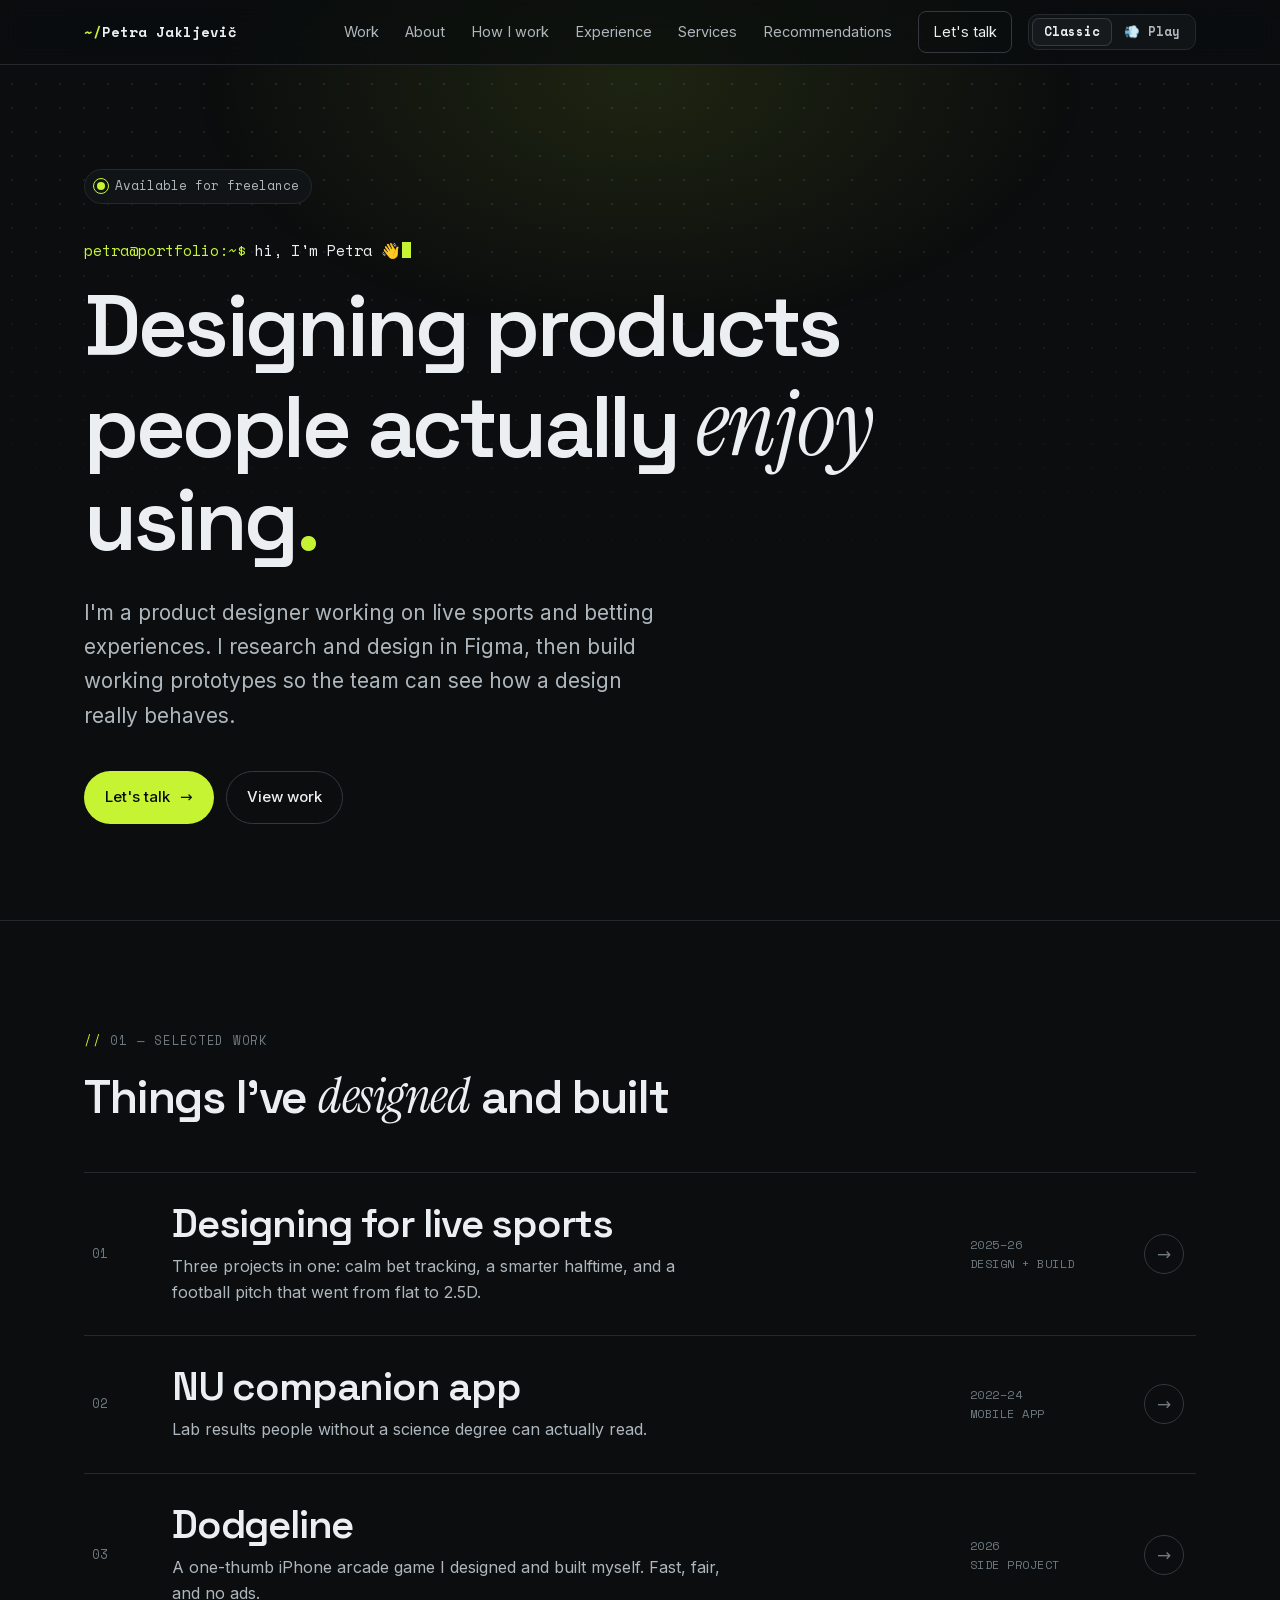
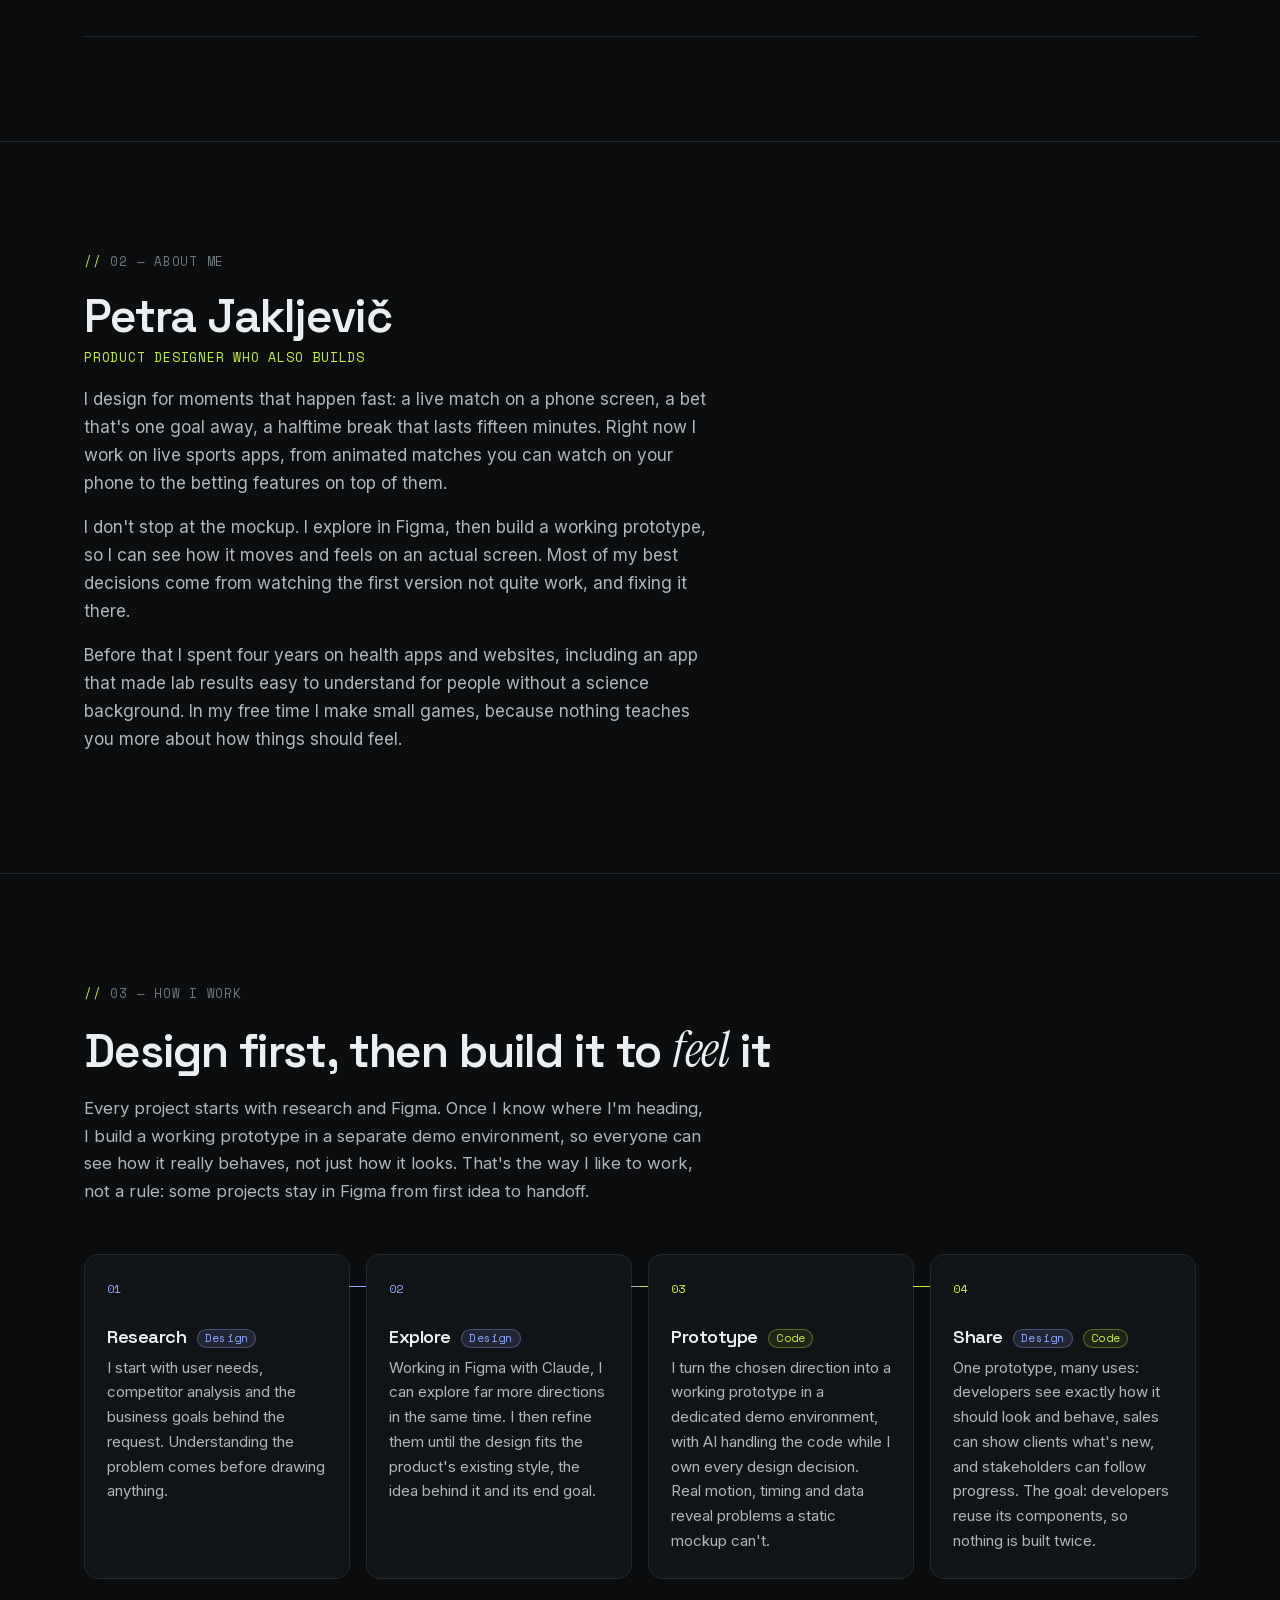
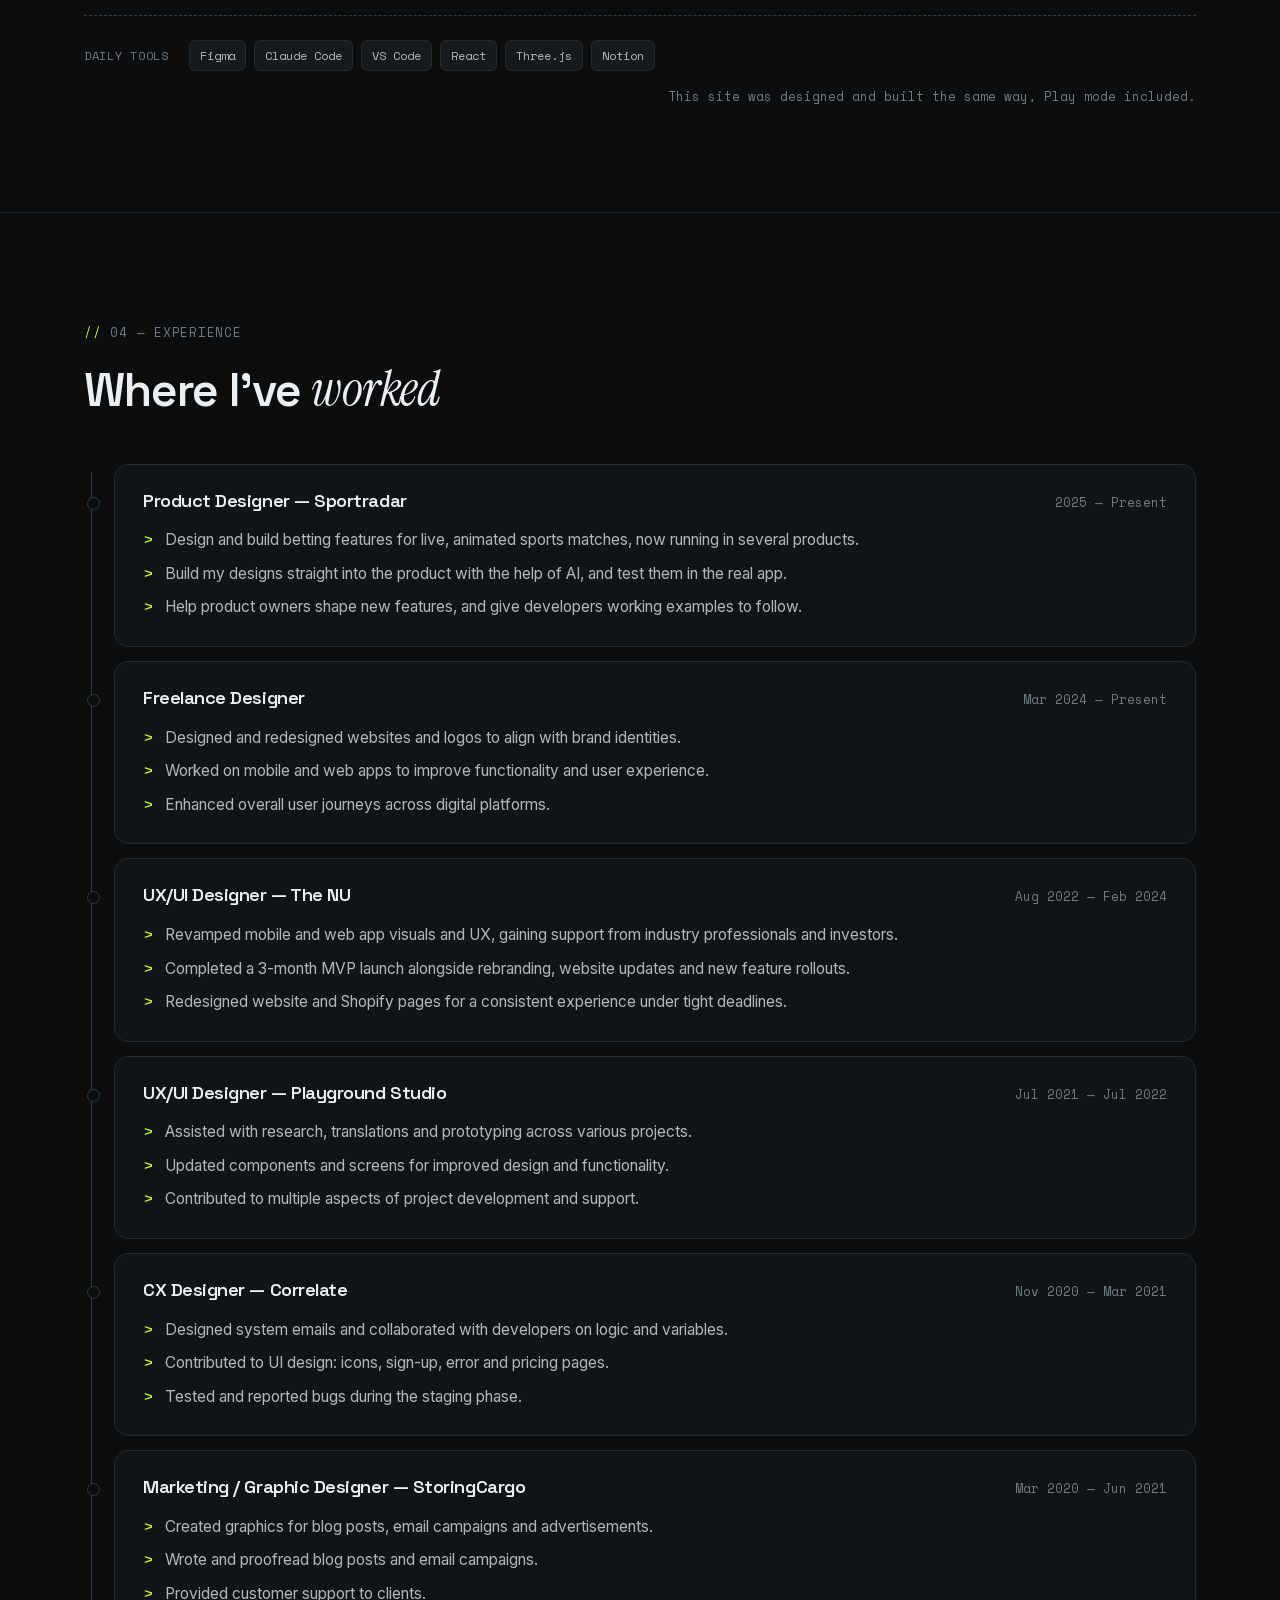
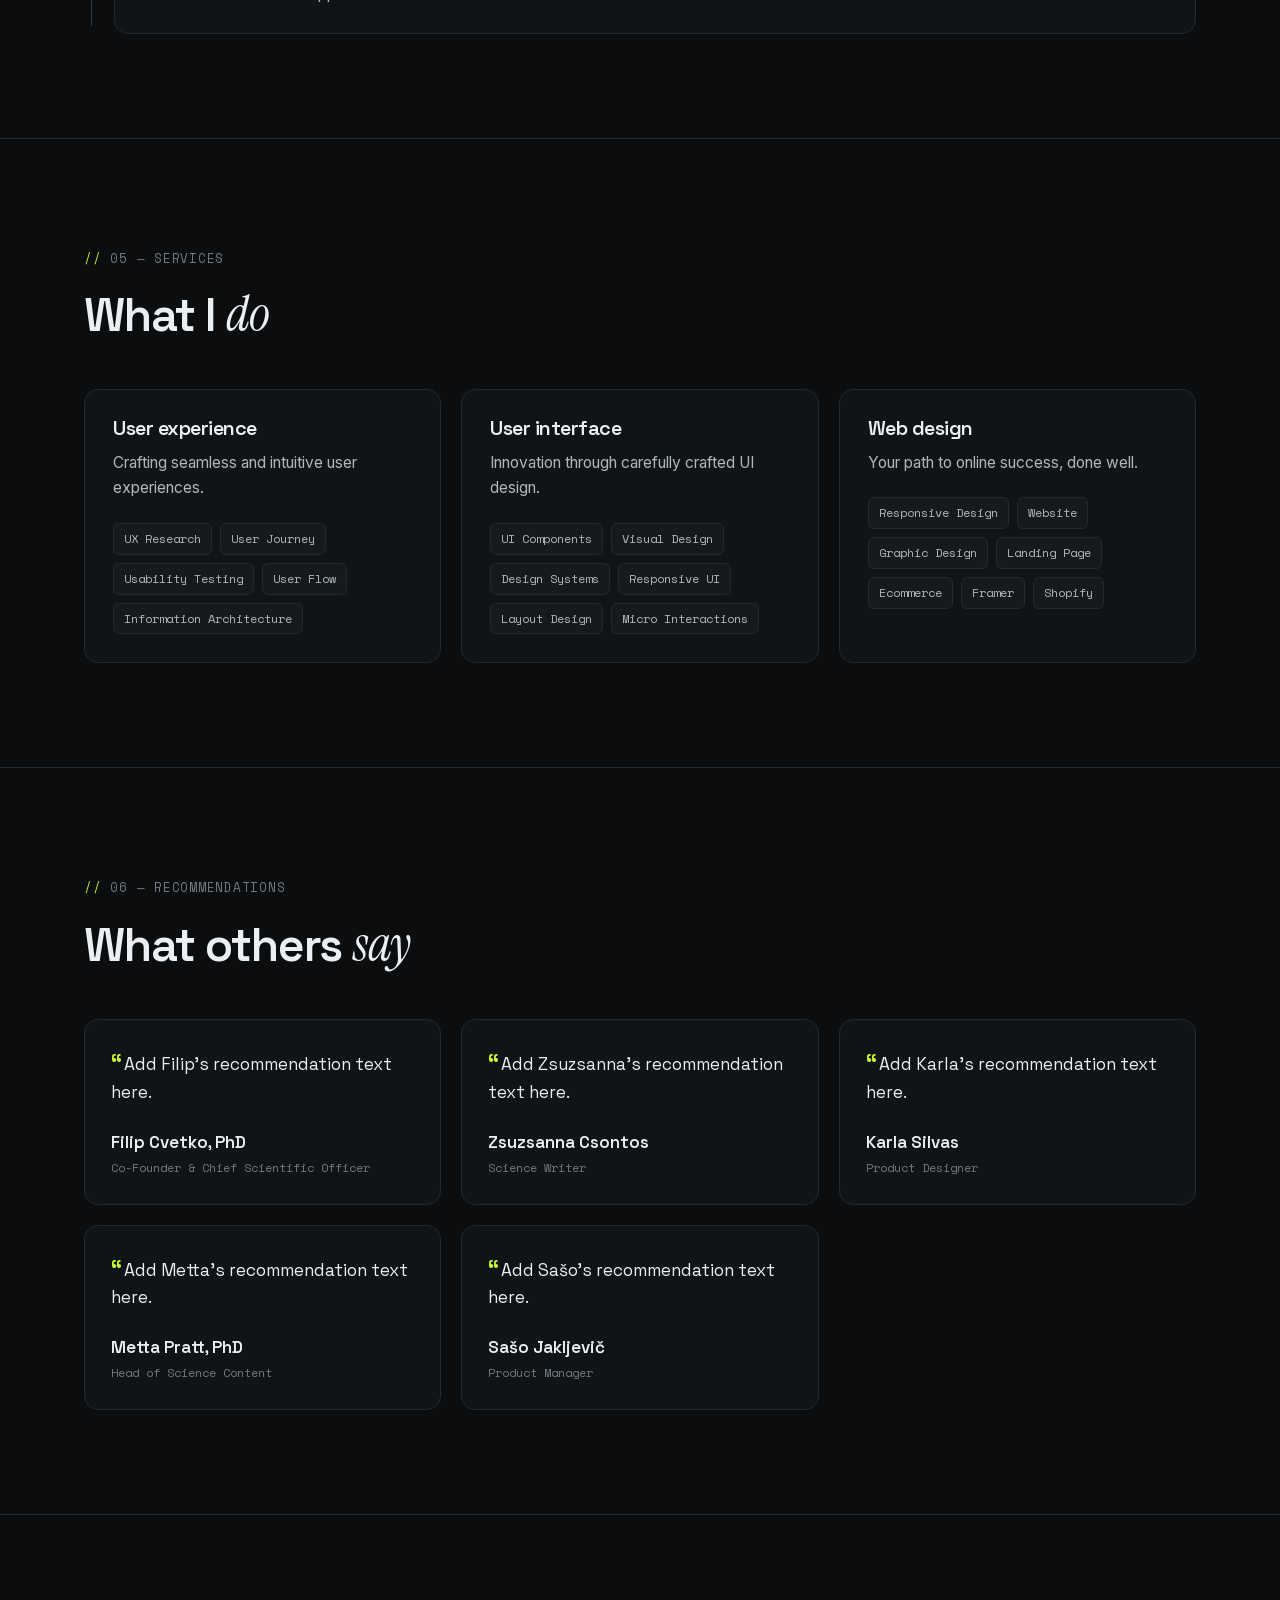
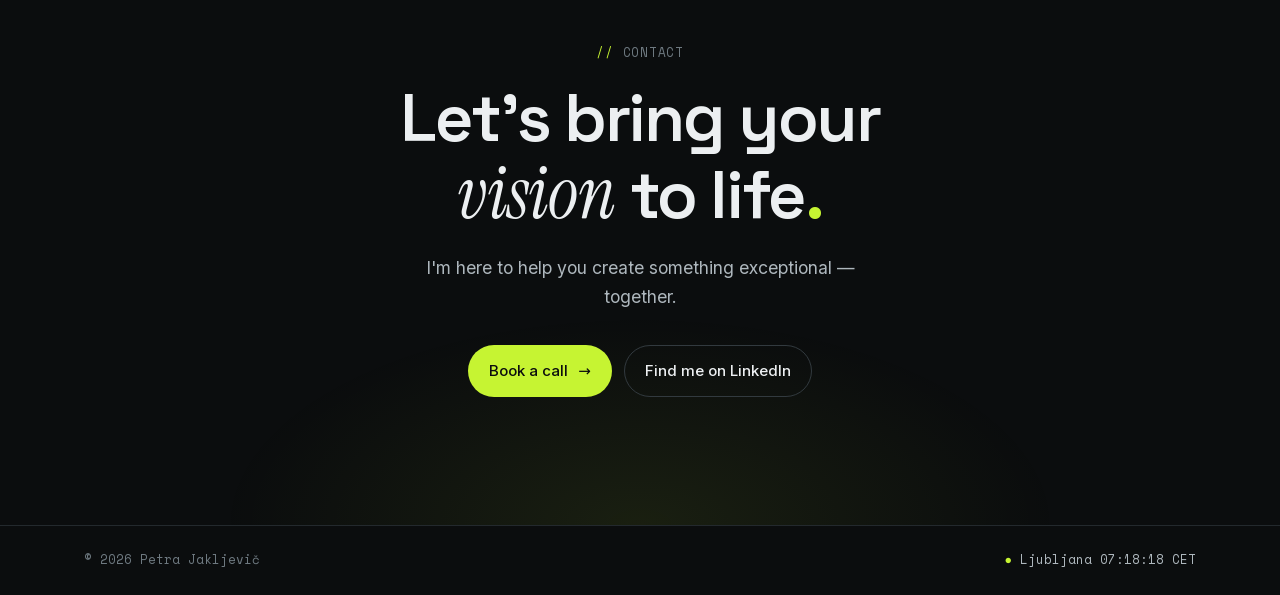
==== index.html @ 936e02a1 "Add version numbers to stylesheet and script links Browsers kept serving an old styles.css after upd" ====
<!DOCTYPE html>
<html lang="en">
<head>
<meta charset="UTF-8" />
<meta name="viewport" content="width=device-width, initial-scale=1.0" />
<title>Petra Jakljevič — UX/UI Designer</title>
<meta name="description" content="Portfolio of Petra Jakljevič, a UX/UI designer turning real-world problems into clean, usable products across web, mobile and ecommerce." />
<link rel="stylesheet" href="fonts.css?v=20261107" />
<link rel="stylesheet" href="styles.css?v=20261107" />
<link rel="stylesheet" href="play.css?v=20261107" />
</head>
<body>

  <!-- ============ NAV ============ -->
  <header class="nav" id="top">
    <div class="container nav__inner">
      <a class="nav__brand" href="#top">Petra Jakljevič</a>
      <nav class="nav__links" id="menu">
        <a href="#work">Work</a>
        <a href="#about">About</a>
        <a href="#how">How I work</a>
        <a href="#experience">Experience</a>
        <a href="#services">Services</a>
        <a href="#recommendations">Recommendations</a>
        <a class="nav__cta" href="https://calendly.com/jakljevicpetra/30min" target="_blank" rel="noopener">Let's talk</a>
      </nav>
      <div class="mode" role="group" aria-label="Site version">
        <button type="button" class="mode__btn" data-mode="classic" aria-pressed="true">Classic</button>
        <button type="button" class="mode__btn" data-mode="play" aria-pressed="false"><span aria-hidden="true">💨</span> Play</button>
      </div>
      <button class="nav__toggle" id="navToggle" aria-label="Open menu" aria-expanded="false">
        <span></span><span></span>
      </button>
    </div>
  </header>

  <!-- ============ PLAY MODE (the portfolio as a small 3D island; built by play.js, Three.js loads only when Play is picked) ============ -->
  <section class="play" id="play" hidden aria-label="Play mode: walk around a 3D island to see the portfolio">
    <div class="play__hud">
      <p class="play__title">Petra<span>.</span>island <small>portfolio edition</small></p>
      <span class="play__pill" id="pScore">Score <b id="pScoreNum">0</b></span>
      <button type="button" class="play__pill play__found" id="pFound" aria-haspopup="dialog">
        Boards <b id="pCount">0/7</b><span class="play__pips" id="pPips" aria-hidden="true"></span>
      </button>
      <button type="button" class="play__pill" id="pSound" aria-pressed="true">Sound on</button>
    </div>
    <div class="play__news" id="pNews" aria-live="polite"></div>
    <div class="play__stage" id="pStage">
      <canvas id="pCanvas" role="img" aria-label="A small 3D island. The portfolio stands on billboards around it. Use Boards to see the list without playing."></canvas>
    </div>
    <div class="play__pad" id="pPad">
      <div class="play__zone" id="pZone">
        <div class="play__stick" id="pStick"><b id="pKnob"></b></div>
        <span class="play__zhint">Drag here to walk</span>
      </div>
      <button type="button" class="play__jump" id="pJump">Jump</button>
    </div>
    <p class="play__keys" id="pKeys"><span><kbd>WASD</kbd>/<kbd>↑↓←→</kbd> walk</span><span><kbd>Space</kbd> jump, twice to flip</span><span><kbd>E</kbd> read a board</span><span><kbd>B</kbd> board list</span></p>

    <div class="play__veil" id="pVeil" hidden>
      <div class="play__card" id="pCard" role="dialog" aria-modal="true" aria-labelledby="pCardTitle" tabindex="-1"></div>
    </div>
  </section>

  <main>
    <!-- ============ HERO ============ -->
    <section class="hero container">
      <div class="hero__status reveal"><span class="dot"></span> Available for freelance</div>
      <p class="hero__prompt" data-type="hi, I'm Petra 👋" aria-hidden="true"><span class="ps">petra@portfolio:~$</span> <span class="typed"></span><span class="caret"></span></p>
      <h1 class="hero__title">Designing products<br />people actually <em class="sel">enjoy</em><br />using<span class="accent">.</span></h1>
      <p class="hero__lead reveal">I'm a product designer working on live sports and betting experiences. I research and design in Figma, then build working prototypes so the team can see how a design really behaves.</p>
      <div class="hero__actions reveal">
        <a class="btn btn--primary" href="https://calendly.com/jakljevicpetra/30min" target="_blank" rel="noopener">Let's talk <span aria-hidden="true">→</span></a>
        <a class="btn btn--ghost" href="#work">View work</a>
      </div>
    </section>

    <!-- ============ WORK ============ -->
    <section class="section" id="work">
      <div class="container">
        <div class="section__head reveal">
          <span class="eyebrow">01 — Selected work</span>
          <h2 class="section__title">Things I've <em>designed</em> and built</h2>
        </div>

        <ol class="index">
          <li class="index__item reveal">
            <a class="index__row" href="live-sports.html" data-demo="bet">
              <span class="index__num">01</span>
              <span class="index__main">
                <span class="index__title">Designing for live sports</span>
                <span class="index__story">Three projects in one: calm bet tracking, a smarter halftime, and a football pitch that went from flat to 2.5D.</span>
              </span>
              <span class="index__meta">2025–26<br />Design + build</span>
              <span class="index__arrow" aria-hidden="true">→</span>
            </a>
          </li>
          <li class="index__item reveal">
            <a class="index__row" href="companion.html" data-demo="nu">
              <span class="index__num">02</span>
              <span class="index__main">
                <span class="index__title">NU companion app</span>
                <span class="index__story">Lab results people without a science degree can actually read.</span>
              </span>
              <span class="index__meta">2022–24<br />Mobile app</span>
              <span class="index__arrow" aria-hidden="true">→</span>
            </a>
          </li>
          <li class="index__item reveal">
            <a class="index__row" href="dodgeline.html" data-demo="dl">
              <span class="index__num">03</span>
              <span class="index__main">
                <span class="index__title">Dodgeline</span>
                <span class="index__story">A one-thumb iPhone arcade game I designed and built myself. Fast, fair, and no ads.</span>
              </span>
              <span class="index__meta">2026<br />Side project</span>
              <span class="index__arrow" aria-hidden="true">→</span>
            </a>
          </li>
        </ol>
        <!-- Hover preview: small made-up animations that show the idea, not real product screens -->
        <div class="peek" aria-hidden="true">
          <div class="demo demo--bet" data-demo="bet">
            <div class="d-chip"><i class="d-ring" style="--p:30"></i><b>Over 2.5</b></div>
            <div class="d-chip d-chip--live"><i class="d-ring d-ring--fill"></i><b>To win</b></div>
            <div class="d-chip"><i class="d-ring" style="--p:60"></i><b>20+ pts</b></div>
          </div>
          <div class="demo demo--ht" data-demo="ht">
            <svg viewBox="0 0 160 100"><g fill="none" stroke="currentColor" stroke-width=".8"><rect x="4" y="4" width="152" height="92" rx="2"/><line x1="80" y1="4" x2="80" y2="96"/><circle cx="80" cy="50" r="12"/><rect x="4" y="28" width="20" height="44"/><rect x="136" y="28" width="20" height="44"/></g>
              <circle class="d-heat d-heat--a" cx="118" cy="42" r="22"/><circle class="d-heat d-heat--b" cx="40" cy="58" r="20"/>
              <circle class="d-shot" cx="140" cy="46" r="3"/><circle class="d-shot" cx="132" cy="60" r="3" style="animation-delay:.3s"/><circle class="d-shot" cx="126" cy="40" r="3" style="animation-delay:.6s"/></svg>
          </div>
          <div class="demo demo--court" data-demo="court">
            <svg viewBox="0 0 100 70"><g fill="none" stroke="currentColor" stroke-width=".7"><rect x="2" y="2" width="96" height="66"/><rect x="38" y="2" width="24" height="26"/><circle cx="50" cy="28" r="8"/><path d="M8 2v18a44 44 0 0 0 84 0V2"/></g>
              <circle class="d-p" r="2.6"><animateMotion dur="3s" repeatCount="indefinite" path="M10 8 C20 20 34 22 42 18"/></circle>
              <circle class="d-p" r="2.6"><animateMotion dur="3.4s" repeatCount="indefinite" path="M90 40 C80 30 70 26 60 20"/></circle>
              <circle class="d-p" r="2.6"><animateMotion dur="2.6s" repeatCount="indefinite" path="M50 60 C48 50 50 42 50 34"/></circle>
              <circle class="d-p" r="2.6"><animateMotion dur="3.8s" repeatCount="indefinite" path="M16 44 C24 36 28 30 30 26"/></circle>
              <circle class="d-p" r="2.6"><animateMotion dur="3.2s" repeatCount="indefinite" path="M84 10 C76 16 70 18 66 14"/></circle></svg>
          </div>
          <div class="demo demo--dl" data-demo="dl">
            <div class="d-lane"><i class="d-wall d-wall--l"></i><i class="d-wall d-wall--r"></i><i class="d-blk d-blk--a"></i><i class="d-blk d-blk--b"></i><b class="d-cube"></b><span class="d-close">CLOSE!</span></div>
          </div>
          <div class="demo demo--nu" data-demo="nu">
            <span class="d-label">Vitamin D</span>
            <div class="d-range"><i class="d-zone d-zone--low"></i><i class="d-zone d-zone--ok"></i><i class="d-zone d-zone--high"></i><b class="d-dot"></b></div>
            <span class="d-verdict">In a healthy range</span>
          </div>
        </div>
      </div>
    </section>

    <!-- ============ ABOUT ============ -->
    <section class="section" id="about">
      <div class="container about">
        <div class="about__body reveal">
          <span class="eyebrow">02 — About me</span>
          <h2 class="section__title">Petra Jakljevič</h2>
          <p class="about__role">Product designer who also builds</p>
          <p>I design for moments that happen fast: a live match on a phone screen, a bet that's one goal away, a halftime break that lasts fifteen minutes. Right now I work on live sports apps, from animated matches you can watch on your phone to the betting features on top of them.</p>
          <p>I don't stop at the mockup. I explore in Figma, then build a working prototype, so I can see how it moves and feels on an actual screen. Most of my best decisions come from watching the first version not quite work, and fixing it there.</p>
          <p>Before that I spent four years on health apps and websites, including an app that made lab results easy to understand for people without a science background. In my free time I make small games, because nothing teaches you more about how things should feel.</p>
        </div>
      </div>
    </section>

    <!-- ============ HOW I WORK (AI) ============ -->
    <section class="section" id="how">
      <div class="container">
        <div class="section__head reveal">
          <span class="eyebrow">03 — How I work</span>
          <h2 class="section__title">Design first, then build it to <em>feel</em> it</h2>
          <p class="section__lead">Every project starts with research and Figma. Once I know where I'm heading, I build a working prototype in a separate demo environment, so everyone can see how it really behaves, not just how it looks. That's the way I like to work, not a rule: some projects stay in Figma from first idea to handoff.</p>
        </div>

        <ol class="steps">
          <li class="step reveal">
            <span class="step__num">01</span>
            <h3>Research <span class="tag tag--design">Design</span></h3>
            <p>I start with user needs, competitor analysis and the business goals behind the request. Understanding the problem comes before drawing anything.</p>
          </li>
          <li class="step reveal">
            <span class="step__num">02</span>
            <h3>Explore <span class="tag tag--design">Design</span></h3>
            <p>Working in Figma with Claude, I can explore far more directions in the same time. I then refine them until the design fits the product's existing style, the idea behind it and its end goal.</p>
          </li>
          <li class="step reveal">
            <span class="step__num">03</span>
            <h3>Prototype <span class="tag tag--code">Code</span></h3>
            <p>I turn the chosen direction into a working prototype in a dedicated demo environment, with AI handling the code while I own every design decision. Real motion, timing and data reveal problems a static mockup can't.</p>
          </li>
          <li class="step reveal">
            <span class="step__num">04</span>
            <h3>Share <span class="tag tag--design">Design</span> <span class="tag tag--code">Code</span></h3>
            <p>One prototype, many uses: developers see exactly how it should look and behave, sales can show clients what's new, and stakeholders can follow progress. The goal: developers reuse its components, so nothing is built twice.</p>
          </li>
        </ol>

        <div class="toolbox reveal">
          <span class="toolbox__label">Daily tools</span>
          <ul class="chips">
            <li>Figma</li><li>Claude Code</li><li>VS Code</li><li>React</li><li>Three.js</li><li>Notion</li>
          </ul>
          <p class="toolbox__note">This site was designed and built the same way, Play mode included.</p>
        </div>
      </div>
    </section>

    <!-- ============ EXPERIENCE ============ -->
    <section class="section" id="experience">
      <div class="container">
        <div class="section__head reveal">
          <span class="eyebrow">04 — Experience</span>
          <h2 class="section__title">Where I've <em>worked</em></h2>
        </div>

        <div class="timeline">
          <article class="role reveal">
            <div class="role__head"><h3>Product Designer — Sportradar</h3><span class="role__date">2025 — Present</span></div>
            <ul>
              <li>Design and build betting features for live, animated sports matches, now running in several products.</li>
              <li>Build my designs straight into the product with the help of AI, and test them in the real app.</li>
              <li>Help product owners shape new features, and give developers working examples to follow.</li>
            </ul>
          </article>

          <article class="role reveal">
            <div class="role__head"><h3>Freelance Designer</h3><span class="role__date">Mar 2024 — Present</span></div>
            <ul>
              <li>Designed and redesigned websites and logos to align with brand identities.</li>
              <li>Worked on mobile and web apps to improve functionality and user experience.</li>
              <li>Enhanced overall user journeys across digital platforms.</li>
            </ul>
          </article>

          <article class="role reveal">
            <div class="role__head"><h3>UX/UI Designer — The NU</h3><span class="role__date">Aug 2022 — Feb 2024</span></div>
            <ul>
              <li>Revamped mobile and web app visuals and UX, gaining support from industry professionals and investors.</li>
              <li>Completed a 3-month MVP launch alongside rebranding, website updates and new feature rollouts.</li>
              <li>Redesigned website and Shopify pages for a consistent experience under tight deadlines.</li>
            </ul>
          </article>

          <article class="role reveal">
            <div class="role__head"><h3>UX/UI Designer — Playground Studio</h3><span class="role__date">Jul 2021 — Jul 2022</span></div>
            <ul>
              <li>Assisted with research, translations and prototyping across various projects.</li>
              <li>Updated components and screens for improved design and functionality.</li>
              <li>Contributed to multiple aspects of project development and support.</li>
            </ul>
          </article>

          <article class="role reveal">
            <div class="role__head"><h3>CX Designer — Correlate</h3><span class="role__date">Nov 2020 — Mar 2021</span></div>
            <ul>
              <li>Designed system emails and collaborated with developers on logic and variables.</li>
              <li>Contributed to UI design: icons, sign-up, error and pricing pages.</li>
              <li>Tested and reported bugs during the staging phase.</li>
            </ul>
          </article>

          <article class="role reveal">
            <div class="role__head"><h3>Marketing / Graphic Designer — StoringCargo</h3><span class="role__date">Mar 2020 — Jun 2021</span></div>
            <ul>
              <li>Created graphics for blog posts, email campaigns and advertisements.</li>
              <li>Wrote and proofread blog posts and email campaigns.</li>
              <li>Provided customer support to clients.</li>
            </ul>
          </article>
        </div>
      </div>
    </section>

    <!-- ============ SERVICES ============ -->
    <section class="section" id="services">
      <div class="container">
        <div class="section__head reveal">
          <span class="eyebrow">05 — Services</span>
          <h2 class="section__title">What I <em>do</em></h2>
        </div>

        <div class="services">
          <article class="service reveal">
            <h3>User experience</h3>
            <p>Crafting seamless and intuitive user experiences.</p>
            <ul class="chips">
              <li>UX Research</li><li>User Journey</li><li>Usability Testing</li><li>User Flow</li><li>Information Architecture</li>
            </ul>
          </article>

          <article class="service reveal">
            <h3>User interface</h3>
            <p>Innovation through carefully crafted UI design.</p>
            <ul class="chips">
              <li>UI Components</li><li>Visual Design</li><li>Design Systems</li><li>Responsive UI</li><li>Layout Design</li><li>Micro Interactions</li>
            </ul>
          </article>

          <article class="service reveal">
            <h3>Web design</h3>
            <p>Your path to online success, done well.</p>
            <ul class="chips">
              <li>Responsive Design</li><li>Website</li><li>Graphic Design</li><li>Landing Page</li><li>Ecommerce</li><li>Framer</li><li>Shopify</li>
            </ul>
          </article>
        </div>
      </div>
    </section>

    <!-- ============ RECOMMENDATIONS ============ -->
    <!-- EDIT: paste each person's real recommendation text into the <p class="quote"> below. -->
    <section class="section" id="recommendations">
      <div class="container">
        <div class="section__head reveal">
          <span class="eyebrow">06 — Recommendations</span>
          <h2 class="section__title">What others <em>say</em></h2>
        </div>

        <div class="quotes">
          <figure class="quote-card reveal">
            <p class="quote">Add Filip's recommendation text here.</p>
            <figcaption><strong>Filip Cvetko, PhD</strong><span>Co-Founder &amp; Chief Scientific Officer</span></figcaption>
          </figure>
          <figure class="quote-card reveal">
            <p class="quote">Add Zsuzsanna's recommendation text here.</p>
            <figcaption><strong>Zsuzsanna Csontos</strong><span>Science Writer</span></figcaption>
          </figure>
          <figure class="quote-card reveal">
            <p class="quote">Add Karla's recommendation text here.</p>
            <figcaption><strong>Karla Silvas</strong><span>Product Designer</span></figcaption>
          </figure>
          <figure class="quote-card reveal">
            <p class="quote">Add Metta's recommendation text here.</p>
            <figcaption><strong>Metta Pratt, PhD</strong><span>Head of Science Content</span></figcaption>
          </figure>
          <figure class="quote-card reveal">
            <p class="quote">Add Sašo's recommendation text here.</p>
            <figcaption><strong>Sašo Jakljevič</strong><span>Product Manager</span></figcaption>
          </figure>
        </div>
      </div>
    </section>

    <!-- ============ CONTACT ============ -->
    <section class="contact" id="contact">
      <div class="container contact__inner reveal">
        <span class="eyebrow eyebrow--light">Contact</span>
        <h2 class="contact__title">Let's bring your<br /><em>vision</em> to life<span class="accent">.</span></h2>
        <p class="contact__lead">I'm here to help you create something exceptional — together.</p>
        <div class="contact__actions">
          <a class="btn btn--primary" href="https://calendly.com/jakljevicpetra/30min" target="_blank" rel="noopener">Book a call <span aria-hidden="true">→</span></a>
          <a class="btn btn--light" href="https://www.linkedin.com/in/petra-jakljevic" target="_blank" rel="noopener">Find me on LinkedIn</a>
        </div>
      </div>
    </section>
  </main>

  <footer class="footer">
    <div class="container footer__inner">
      <span>© <span id="year"></span> Petra Jakljevič</span>
      <span class="footer__note">Designed &amp; built in VS Code</span>
    </div>
  </footer>

  <script src="main.js?v=20261107"></script>
  <script src="play.js?v=20261107"></script>
</body>
</html>
---- fonts.css ----
/* latin-ext */
@font-face {
  font-family: 'Space Grotesk';
  font-style: normal;
  font-weight: 400 700;
  font-display: swap;
  src: url(fonts/space-grotesk-latin-ext.woff2) format('woff2');
  unicode-range: U+0100-02BA, U+02BD-02C5, U+02C7-02CC, U+02CE-02D7, U+02DD-02FF, U+0304, U+0308, U+0329, U+1D00-1DBF, U+1E00-1E9F, U+1EF2-1EFF, U+2020, U+20A0-20AB, U+20AD-20C0, U+2113, U+2C60-2C7F, U+A720-A7FF;
}
/* latin-ext */
@font-face {
  font-family: 'Inter';
  font-style: normal;
  font-weight: 400 500;
  font-display: swap;
  src: url(fonts/inter-latin-ext.woff2) format('woff2');
  unicode-range: U+0100-02BA, U+02BD-02C5, U+02C7-02CC, U+02CE-02D7, U+02DD-02FF, U+0304, U+0308, U+0329, U+1D00-1DBF, U+1E00-1E9F, U+1EF2-1EFF, U+2020, U+20A0-20AB, U+20AD-20C0, U+2113, U+2C60-2C7F, U+A720-A7FF;
}
/* latin-ext */
@font-face {
  font-family: 'Space Mono';
  font-style: normal;
  font-weight: 400;
  font-display: swap;
  src: url(fonts/space-mono-400-latin-ext.woff2) format('woff2');
  unicode-range: U+0100-02BA, U+02BD-02C5, U+02C7-02CC, U+02CE-02D7, U+02DD-02FF, U+0304, U+0308, U+0329, U+1D00-1DBF, U+1E00-1E9F, U+1EF2-1EFF, U+2020, U+20A0-20AB, U+20AD-20C0, U+2113, U+2C60-2C7F, U+A720-A7FF;
}
/* latin-ext */
@font-face {
  font-family: 'Space Mono';
  font-style: normal;
  font-weight: 700;
  font-display: swap;
  src: url(fonts/space-mono-700-latin-ext.woff2) format('woff2');
  unicode-range: U+0100-02BA, U+02BD-02C5, U+02C7-02CC, U+02CE-02D7, U+02DD-02FF, U+0304, U+0308, U+0329, U+1D00-1DBF, U+1E00-1E9F, U+1EF2-1EFF, U+2020, U+20A0-20AB, U+20AD-20C0, U+2113, U+2C60-2C7F, U+A720-A7FF;
}
/* latin */
@font-face {
  font-family: 'Space Grotesk';
  font-style: normal;
  font-weight: 400 700;
  font-display: swap;
  src: url(fonts/space-grotesk-latin.woff2) format('woff2');
  unicode-range: U+0000-00FF, U+0131, U+0152-0153, U+02BB-02BC, U+02C6, U+02DA, U+02DC, U+0304, U+0308, U+0329, U+2000-206F, U+20AC, U+2122, U+2191, U+2193, U+2212, U+2215, U+FEFF, U+FFFD;
}
/* latin */
@font-face {
  font-family: 'Inter';
  font-style: normal;
  font-weight: 400 500;
  font-display: swap;
  src: url(fonts/inter-latin.woff2) format('woff2');
  unicode-range: U+0000-00FF, U+0131, U+0152-0153, U+02BB-02BC, U+02C6, U+02DA, U+02DC, U+0304, U+0308, U+0329, U+2000-206F, U+20AC, U+2122, U+2191, U+2193, U+2212, U+2215, U+FEFF, U+FFFD;
}
/* latin */
@font-face {
  font-family: 'Space Mono';
  font-style: normal;
  font-weight: 400;
  font-display: swap;
  src: url(fonts/space-mono-400-latin.woff2) format('woff2');
  unicode-range: U+0000-00FF, U+0131, U+0152-0153, U+02BB-02BC, U+02C6, U+02DA, U+02DC, U+0304, U+0308, U+0329, U+2000-206F, U+20AC, U+2122, U+2191, U+2193, U+2212, U+2215, U+FEFF, U+FFFD;
}
/* latin */
@font-face {
  font-family: 'Space Mono';
  font-style: normal;
  font-weight: 700;
  font-display: swap;
  src: url(fonts/space-mono-700-latin.woff2) format('woff2');
  unicode-range: U+0000-00FF, U+0131, U+0152-0153, U+02BB-02BC, U+02C6, U+02DA, U+02DC, U+0304, U+0308, U+0329, U+2000-206F, U+20AC, U+2122, U+2191, U+2193, U+2212, U+2215, U+FEFF, U+FFFD;
}
/* latin — Instrument Serif (OFL), used for designer accent words */
@font-face {
  font-family: 'Instrument Serif';
  font-style: normal;
  font-weight: 400;
  font-display: swap;
  src: url(fonts/instrument-serif-latin.woff2) format('woff2');
  unicode-range: U+0000-00FF, U+0131, U+0152-0153, U+02BB-02BC, U+02C6, U+02DA, U+02DC, U+0304, U+0308, U+0329, U+2000-206F, U+20AC, U+2122, U+2191, U+2193, U+2212, U+2215, U+FEFF, U+FFFD;
}
@font-face {
  font-family: 'Instrument Serif';
  font-style: italic;
  font-weight: 400;
  font-display: swap;
  src: url(fonts/instrument-serif-italic-latin.woff2) format('woff2');
  unicode-range: U+0000-00FF, U+0131, U+0152-0153, U+02BB-02BC, U+02C6, U+02DA, U+02DC, U+0304, U+0308, U+0329, U+2000-206F, U+20AC, U+2122, U+2191, U+2193, U+2212, U+2215, U+FEFF, U+FFFD;
}
---- styles.css ----
/* =========================================================
   Petra Jakljevič — portfolio · dark "terminal" theme
   Tokens → base → nav → hero → sections → footer → motion → responsive
   ========================================================= */

:root{
  --bg:#0B0D0E;
  --surface:#111416;
  --surface-2:#161A1D;
  --line:#23292D;
  --line-strong:#323A3F;
  --ink:#ECEFF1;          /* headings */
  --ink-soft:#AEB7BD;     /* body */
  --muted:#6E7980;        /* labels */
  --accent:#C6F432;       /* lime */
  --accent-press:#B2E01C;
  --accent-ink:#0B0D0E;   /* text on lime */
  --accent-glow:rgba(198,244,50,.18);
  --accent-tint:rgba(198,244,50,.08);
  --design:#8FA8FF;       /* Figma-style selection blue: the "design" side */
  --design-tint:rgba(143,168,255,.12);

  --display:"Space Grotesk", system-ui, sans-serif;
  --body:"Inter", system-ui, sans-serif;
  --mono:"Space Mono", ui-monospace, monospace;
  --serif:"Instrument Serif", Georgia, serif;

  --maxw:1160px;
  --radius:14px;
  --radius-sm:8px;
  --ease:cubic-bezier(.2,.8,.2,1);
  color-scheme:dark;
}

*{box-sizing:border-box;margin:0;padding:0}
html{scroll-behavior:smooth}
body{
  font-family:var(--body);
  background:var(--bg);
  color:var(--ink-soft);
  font-size:17px;
  line-height:1.65;
  -webkit-font-smoothing:antialiased;
}
/* faint engineering grid, fading out toward the bottom of the viewport */
body::before{
  content:"";position:fixed;inset:0;z-index:-1;pointer-events:none;
  background-image:radial-gradient(rgba(255,255,255,.09) 1px, transparent 1.4px);
  background-size:24px 24px;
  -webkit-mask-image:radial-gradient(120% 80% at 50% 0%, #000 30%, transparent 85%);
          mask-image:radial-gradient(120% 80% at 50% 0%, #000 30%, transparent 85%);
}
/* one soft lime glow behind the hero */
body::after{
  content:"";position:absolute;top:-180px;left:50%;width:min(900px,100%);height:520px;transform:translateX(-50%);
  z-index:-1;pointer-events:none;
  background:radial-gradient(closest-side, rgba(198,244,50,.10), transparent);
}
::selection{background:var(--accent);color:var(--accent-ink)}
img{display:block;max-width:100%}
a{color:inherit;text-decoration:none}
:focus-visible{outline:2px solid var(--accent);outline-offset:3px;border-radius:4px}

.container{width:100%;max-width:var(--maxw);margin:0 auto;padding:0 24px}

h1,h2,h3{font-family:var(--display);color:var(--ink);font-weight:600;line-height:1.08;letter-spacing:-0.025em}
.accent{color:var(--accent)}

/* "// 01 — Featured work" */
.eyebrow{
  font-family:var(--mono);font-size:12.5px;font-weight:400;
  letter-spacing:.06em;text-transform:uppercase;color:var(--muted);
  display:inline-block;margin-bottom:18px;
}
.eyebrow::before{content:"// ";color:var(--accent)}
.eyebrow--light{color:var(--muted)}

/* ---------- Buttons ---------- */
.btn{
  border-radius:999px !important;
  font-family:var(--body);font-weight:500;font-size:15px;
  display:inline-flex;align-items:center;gap:10px;
  padding:13px 20px;border-radius:var(--radius-sm);border:1px solid transparent;
  transition:transform .2s var(--ease), background .2s ease, border-color .2s ease, color .2s ease, box-shadow .25s ease;
}
.btn span{transition:transform .2s var(--ease)}
.btn:hover span{transform:translateX(4px)}
.btn:active{transform:translateY(1px)}
.btn--primary{background:var(--accent);color:var(--accent-ink)}
.btn--primary:hover{background:var(--accent-press);box-shadow:0 0 0 4px var(--accent-tint), 0 8px 30px -6px var(--accent-glow)}
.btn--ghost,.btn--light{background:transparent;color:var(--ink);border-color:var(--line-strong)}
.btn--ghost:hover,.btn--light:hover{border-color:var(--accent);color:var(--accent)}

/* ---------- Nav ---------- */
.nav{position:sticky;top:0;z-index:50;
  background:rgba(11,13,14,.72);
  backdrop-filter:blur(14px) saturate(1.4);
  -webkit-backdrop-filter:blur(14px) saturate(1.4);
  border-bottom:1px solid var(--line)}
.nav__inner{display:flex;align-items:center;justify-content:space-between;height:64px}
.nav__brand{font-family:var(--mono);font-weight:700;color:var(--ink);font-size:14px;letter-spacing:0}
.nav__brand::before{content:"~/";color:var(--accent)}
.nav__links{display:flex;align-items:center;gap:26px}
.nav__links a{font-family:var(--body);font-size:14.5px;color:var(--ink-soft);transition:color .15s ease}
.nav__links a:hover{color:var(--accent)}
.nav__cta{border:1px solid var(--line-strong);color:var(--ink) !important;padding:8px 14px;border-radius:var(--radius-sm);transition:border-color .2s ease,color .2s ease}
.nav__cta:hover{border-color:var(--accent);color:var(--accent) !important}
.nav__toggle{display:none;background:none;border:none;cursor:pointer;width:40px;height:40px;
  flex-direction:column;justify-content:center;gap:5px}
.nav__toggle span{display:block;width:22px;height:2px;background:var(--ink);transition:transform .25s ease, opacity .2s ease}
.nav__toggle[aria-expanded="true"] span:first-child{transform:translateY(3.5px) rotate(45deg)}
.nav__toggle[aria-expanded="true"] span:last-child{transform:translateY(-3.5px) rotate(-45deg)}

/* scroll progress (injected by main.js) */
.progress{position:fixed;top:0;left:0;height:2px;width:100%;z-index:60;pointer-events:none;
  background:var(--accent);transform-origin:0 50%;transform:scaleX(var(--p,0));box-shadow:0 0 12px var(--accent-glow)}

/* ---------- Hero ---------- */
.hero{padding:104px 24px 96px;max-width:var(--maxw)}
.hero__status{font-family:var(--mono);font-size:12.5px;color:var(--ink-soft);
  display:inline-flex;align-items:center;gap:10px;padding:6px 12px;
  background:var(--surface);border:1px solid var(--line);border-radius:999px;margin-bottom:34px}
.hero__status .dot{width:8px;height:8px;border-radius:50%;background:var(--accent);position:relative}
.hero__status .dot::after{content:"";position:absolute;inset:-4px;border-radius:50%;border:1px solid var(--accent);animation:ping 2s var(--ease) infinite}
@keyframes ping{0%{transform:scale(.6);opacity:.9}80%,100%{transform:scale(1.8);opacity:0}}
.hero__prompt{font-family:var(--mono);font-size:15px;color:var(--muted);margin-bottom:18px;min-height:1.65em}
.hero__prompt .ps{color:var(--accent)}
.hero__prompt .typed{color:var(--ink)}
.caret{display:inline-block;width:.6em;height:1.1em;margin-left:2px;vertical-align:-.18em;background:var(--accent);animation:blink 1.05s steps(1) infinite}
@keyframes blink{50%{opacity:0}}
.hero__title{font-size:clamp(2.6rem,7vw,5.4rem);font-weight:600;letter-spacing:-0.04em;margin-bottom:28px}
.hero__title .w{display:inline-block;overflow:hidden;vertical-align:bottom;padding-bottom:.06em;margin-bottom:-.06em}
.hero__title .w > span{display:inline-block;transform:translateY(105%);transition:transform .8s var(--ease)}
.hero__title.is-in .w > span{transform:none}
.hero__lead{font-size:clamp(1.05rem,2.2vw,1.3rem);max-width:580px;color:var(--ink-soft);margin-bottom:38px}
.hero__actions{display:flex;gap:12px;flex-wrap:wrap}

/* ---------- Section scaffolding ---------- */
.section{padding:104px 0;border-top:1px solid var(--line);position:relative}
.section__head{margin-bottom:48px}
.section__title{font-size:clamp(1.9rem,4vw,2.9rem)}

/* ---------- Panels (cards, roles, services, quotes) ---------- */
.card,.role,.service,.quote-card{
  position:relative;background:var(--surface);border:1px solid var(--line);
  transition:border-color .25s ease, transform .35s var(--ease), background .25s ease;
}
/* cursor spotlight (main.js sets --mx/--my) */
.card::after,.role::after,.service::after,.quote-card::after{
  content:"";position:absolute;inset:0;border-radius:inherit;pointer-events:none;opacity:0;transition:opacity .3s ease;
  background:radial-gradient(420px circle at var(--mx,50%) var(--my,50%), rgba(198,244,50,.07), transparent 40%);
}
.card:hover::after,.role:hover::after,.service:hover::after,.quote-card:hover::after{opacity:1}
.card:hover,.role:hover,.service:hover,.quote-card:hover{border-color:var(--line-strong)}

/* ---------- Work ---------- */
.work{display:grid;grid-template-columns:repeat(2,1fr);gap:24px;counter-reset:work}
.card{display:block;border-radius:8px;overflow:hidden;counter-increment:work}
.card:hover{transform:translateY(-4px);border-color:var(--design)}
/* selection handles on hover, like a selected frame in Figma */
.card::before{content:"";position:absolute;inset:0;z-index:2;pointer-events:none;border-radius:inherit;opacity:0;transition:opacity .2s ease;
  background:
    linear-gradient(var(--design),var(--design)) 0 0/8px 8px no-repeat,
    linear-gradient(var(--design),var(--design)) 100% 0/8px 8px no-repeat,
    linear-gradient(var(--design),var(--design)) 0 100%/8px 8px no-repeat,
    linear-gradient(var(--design),var(--design)) 100% 100%/8px 8px no-repeat}
.card:hover::before{opacity:1}
.card__media{aspect-ratio:4/3;overflow:hidden;background:var(--surface-2);position:relative;border-bottom:1px solid var(--line)}
.card__media::before{ /* [01] index chip */
  content:"[" counter(work, decimal-leading-zero) "]";position:absolute;top:14px;left:14px;z-index:1;
  font-family:var(--mono);font-size:12px;color:var(--ink);background:rgba(11,13,14,.75);
  border:1px solid var(--line-strong);border-radius:6px;padding:3px 8px;backdrop-filter:blur(6px)}
.card__media img{width:100%;height:100%;object-fit:cover;filter:saturate(.55) brightness(.82);
  transition:transform .6s var(--ease), filter .5s ease}
.card:hover .card__media img{transform:scale(1.04);filter:none}
.card__row{display:flex;align-items:center;justify-content:space-between;padding:18px 20px}
.card__title{font-size:1.2rem;font-weight:600}
.card__tag{font-family:var(--mono);font-size:12px;color:var(--muted);margin-top:4px;text-transform:uppercase;letter-spacing:.04em}
.card__arrow{font-family:var(--mono);font-size:1.2rem;color:var(--muted);width:38px;height:38px;border:1px solid var(--line-strong);border-radius:50%;
  display:inline-flex;align-items:center;justify-content:center;transition:transform .3s var(--ease), color .2s ease, border-color .2s ease, background .2s ease}
.card:hover .card__arrow{color:var(--accent-ink);background:var(--accent);border-color:var(--accent);transform:rotate(-45deg)}

/* ---------- About ---------- */
.about__body{max-width:700px}
.about__role{font-family:var(--mono);font-size:13px;text-transform:uppercase;letter-spacing:.06em;color:var(--accent);margin:6px 0 20px}
.about__body p{margin-bottom:16px;max-width:58ch}

/* ---------- Experience (timeline with a scroll-filled rail) ---------- */
.timeline{display:flex;flex-direction:column;gap:14px;position:relative;padding-left:30px}
.timeline::before,.timeline::after{content:"";position:absolute;left:7px;top:8px;bottom:8px;width:1px;background:var(--line-strong)}
.timeline::after{background:var(--accent);transform-origin:top;transform:scaleY(var(--fill,0));box-shadow:0 0 10px var(--accent-glow)}
.role{border-radius:var(--radius);padding:26px 28px}
.role::before{ /* node on the rail */
  content:"";position:absolute;left:-28px;top:32px;width:11px;height:11px;border-radius:50%;
  background:var(--bg);border:1px solid var(--line-strong);transition:background .3s ease,border-color .3s ease,box-shadow .3s ease;z-index:1}
.role.is-lit::before{background:var(--accent);border-color:var(--accent);box-shadow:0 0 0 4px var(--accent-tint)}
.role__head{display:flex;justify-content:space-between;align-items:baseline;gap:16px;margin-bottom:14px;flex-wrap:wrap}
.role__head h3{font-size:1.15rem}
.role__date{font-family:var(--mono);font-size:12.5px;color:var(--muted);white-space:nowrap}
.role ul{list-style:none;display:flex;flex-direction:column;gap:8px}
.role li{position:relative;padding-left:22px;font-size:15.5px}
.role li::before{content:">";position:absolute;left:0;top:0;font-family:var(--mono);color:var(--accent)}
.role li strong{color:var(--ink);font-weight:600}

/* ---------- Services ---------- */
.services{display:grid;grid-template-columns:repeat(3,1fr);gap:20px}
.service{border-radius:var(--radius);padding:28px}
.service h3{font-size:1.25rem;margin-bottom:10px}
.service > p{color:var(--ink-soft);margin-bottom:22px;font-size:15.5px}
.chips{list-style:none;display:flex;flex-wrap:wrap;gap:8px}
.chips li{font-family:var(--mono);font-size:12px;color:var(--ink-soft);
  background:var(--surface-2);border:1px solid var(--line);border-radius:6px;padding:5px 10px;
  transition:border-color .2s ease,color .2s ease,transform .2s var(--ease)}
.chips li:hover{border-color:var(--accent);color:var(--accent);transform:translateY(-2px)}

/* ---------- Recommendations ---------- */
.quotes{display:grid;grid-template-columns:repeat(3,1fr);gap:20px}
.quote-card{border-radius:var(--radius);padding:26px}
.quote{font-family:var(--display);font-size:1.08rem;color:var(--ink);line-height:1.5;margin-bottom:22px}
.quote::before{content:"“";color:var(--accent);font-size:1.4rem;font-weight:700;margin-right:2px}
.quote-card figcaption{display:flex;flex-direction:column;gap:2px}
.quote-card strong{color:var(--ink);font-weight:600;font-family:var(--display)}
.quote-card span{font-family:var(--mono);font-size:12px;color:var(--muted)}

/* ---------- Contact ---------- */
.contact{padding:128px 0;border-top:1px solid var(--line);position:relative;overflow:hidden;
  background:radial-gradient(600px 300px at 50% 100%, rgba(198,244,50,.08), transparent 70%)}
.contact__inner{text-align:center;display:flex;flex-direction:column;align-items:center}
.contact__title{color:var(--ink);font-size:clamp(2.2rem,6vw,4.2rem);font-weight:600;letter-spacing:-0.035em;margin-bottom:20px}
.contact__lead{color:var(--ink-soft);font-size:1.1rem;max-width:480px;margin-bottom:34px}
.contact__actions{display:flex;gap:12px;flex-wrap:wrap;justify-content:center}

/* ---------- Footer ---------- */
.footer{color:var(--muted);padding:24px 0;border-top:1px solid var(--line)}
.footer__inner{display:flex;justify-content:space-between;align-items:center;font-family:var(--mono);font-size:12.5px;flex-wrap:wrap;gap:8px}
.footer__note{font-family:var(--mono);font-size:12.5px}
.footer__clock{color:var(--ink-soft)}
.footer__clock::before{content:"● ";color:var(--accent)}

/* ---------- Case study ---------- */
.hero--case{padding-bottom:56px}
.backlink{font-family:var(--mono);font-size:13px;color:var(--muted);
  display:flex;width:max-content;align-items:center;gap:8px;margin-bottom:26px;transition:color .15s ease}
.backlink:hover{color:var(--accent)}
.backlink span{transition:transform .2s var(--ease)}
.backlink:hover span{transform:translateX(-4px)}
.hero--case .hero__lead{max-width:760px;font-size:clamp(1rem,2vw,1.2rem)}
.case-meta{display:flex;gap:48px;flex-wrap:wrap;margin-bottom:22px;padding:18px 0;border-top:1px solid var(--line);border-bottom:1px solid var(--line)}
.case-meta dt{font-family:var(--mono);font-size:12px;text-transform:uppercase;letter-spacing:.08em;color:var(--muted);margin-bottom:4px}
.case-meta dd{font-family:var(--display);font-weight:600;color:var(--ink);font-size:1.05rem}
.case-meta dd a{border-bottom:1px solid var(--line-strong);transition:color .2s ease,border-color .2s ease}
.case-meta dd a:hover{color:var(--accent);border-color:var(--accent)}
.case-note{font-family:var(--mono);font-size:13px;color:var(--muted);max-width:66ch}
.case-hero-media,.case-gallery figure{background:var(--surface);border:1px solid var(--line);border-radius:var(--radius);padding:10px}
.case-hero-media img,.case-gallery img{width:100%;border-radius:calc(var(--radius) - 6px)}
.case-prose{max-width:72ch;margin-bottom:48px}
.case-gallery{display:flex;flex-direction:column;gap:24px}
.step-num{font-family:var(--mono);font-size:13px;font-weight:700;color:var(--accent-ink);background:var(--accent);
  display:inline-flex;align-items:center;justify-content:center;width:30px;height:30px;border-radius:6px;margin-bottom:18px}

/* ---------- Motion: scroll reveal ---------- */
.reveal{opacity:0;transform:translateY(18px);transition:opacity .7s var(--ease), transform .7s var(--ease)}
.reveal.in{opacity:1;transform:none}
@media (prefers-reduced-motion:reduce){
  .reveal{opacity:1;transform:none;transition:none}
  html{scroll-behavior:auto}
  .hero__title .w > span{transform:none;transition:none}
  .caret,.hero__status .dot::after{animation:none}
  .card,.card__media img,.card__arrow,.chips li,.btn,.btn span{transition:none}
  .card:hover{transform:none}
}

/* ---------- Responsive ---------- */
@media (max-width:860px){
  .services,.quotes{grid-template-columns:1fr 1fr}
}
@media (max-width:680px){
  body{font-size:16px}
  .nav__links{
    position:fixed;inset:64px 0 auto 0;
    background:rgba(11,13,14,.96);
    backdrop-filter:blur(14px);-webkit-backdrop-filter:blur(14px);
    border-bottom:1px solid var(--line);
    flex-direction:column;align-items:flex-start;gap:0;padding:8px 24px 20px;
    transform:translateY(-130%);transition:transform .28s var(--ease);
  }
  .nav__links.open{transform:translateY(0)}
  .nav__links a{width:100%;padding:13px 0;border-bottom:1px solid var(--line);font-size:14px}
  .nav__cta{margin-top:12px;width:100%;justify-content:center;text-align:center;border-bottom:1px solid var(--line-strong) !important}
  .nav__toggle{display:flex}
  .hero{padding:72px 24px 72px}
  .section{padding:76px 0}
  .work,.services,.quotes{grid-template-columns:1fr}
  .role__head{flex-direction:column;gap:4px}
  .timeline{padding-left:24px}
  .role{padding:22px}
  .role::before{left:-22px}
}

/* ---------- Work: code covers for projects without screenshots ---------- */
.code-cover{position:absolute;inset:0;display:flex;flex-direction:column;justify-content:center;gap:6px;padding:28px 28px 28px 34px;
  font-family:var(--mono);font-size:clamp(12px,1.4vw,15px);color:var(--ink-soft);
  background:
    radial-gradient(420px 220px at 85% 110%, rgba(198,244,50,.10), transparent 70%),
    linear-gradient(rgba(255,255,255,.03) 1px, transparent 1px) 0 0/100% 28px,
    var(--surface-2)}
.code-cover span{white-space:nowrap;overflow:hidden;text-overflow:ellipsis}
.code-cover i{font-style:normal;color:var(--muted)}
.code-cover b{font-weight:400;color:var(--accent)}
.code-cover span:last-child::after{content:"";display:inline-block;width:.55em;height:1.05em;margin-left:4px;vertical-align:-.15em;background:var(--accent);animation:blink 1.05s steps(1) infinite}
.card:hover .code-cover{color:var(--ink)}
.work--compact{grid-template-columns:repeat(4,1fr);gap:16px}
.work--compact .card__row{padding:14px 16px}
.work--compact .card__title{font-size:1rem}
.work--compact .card__arrow{width:30px;height:30px;font-size:1rem}

/* ---------- How I work ---------- */
.section__lead{max-width:62ch;margin-top:18px;font-size:1.05rem}
.steps{list-style:none;display:grid;grid-template-columns:repeat(4,1fr);gap:16px;counter-reset:none}
.step{position:relative;background:var(--surface);border:1px solid var(--line);border-radius:var(--radius);padding:24px 22px;
  transition:border-color .25s ease, transform .35s var(--ease)}
.step:hover{border-color:rgba(198,244,50,.45);transform:translateY(-3px)}
.step__num{font-family:var(--mono);font-size:12px;color:var(--accent);display:block;margin-bottom:28px}
.step h3{font-size:1.15rem;margin-bottom:8px}
.step p{font-size:15px}
/* a connector line that draws across the steps when they reveal */
.steps .step:not(:last-child)::after{content:"";position:absolute;top:31px;right:-17px;width:17px;height:1px;background:var(--accent);
  transform-origin:left;transform:scaleX(0);transition:transform .5s var(--ease) .3s}
.steps .step.in:not(:last-child)::after{transform:scaleX(1)}
.toolbox{margin-top:36px;display:flex;align-items:center;gap:16px 20px;flex-wrap:wrap;padding-top:24px;border-top:1px dashed var(--line-strong)}
.toolbox__label{font-family:var(--mono);font-size:12px;text-transform:uppercase;letter-spacing:.06em;color:var(--muted)}
.toolbox__note{font-family:var(--mono);font-size:12.5px;color:var(--muted);margin-left:auto}

@media (prefers-reduced-motion:reduce){
  .code-cover span:last-child::after{animation:none}
  .steps .step:not(:last-child)::after{transform:scaleX(1);transition:none}
}
@media (max-width:980px){
  .steps{grid-template-columns:1fr 1fr}
  .steps .step::after{display:none}
  .work--compact{grid-template-columns:1fr 1fr}
}
@media (max-width:680px){
  .steps{grid-template-columns:1fr}
  .toolbox__note{margin-left:0}
}

/* ---------- Case pages: grid gallery, captions, code hero ---------- */
.case-gallery--grid{display:grid;grid-template-columns:repeat(auto-fit,minmax(280px,1fr));gap:20px;margin-top:40px;align-items:start}
.case-gallery--grid figure{display:flex;flex-direction:column;justify-content:space-between}
.case-gallery--grid img{background:var(--surface-2);object-fit:contain;max-height:520px}
.case-gallery figcaption{font-family:var(--mono);font-size:12.5px;color:var(--muted);padding:12px 6px 4px}
.case-gallery figcaption::before{content:"> ";color:var(--accent)}
.case-hero-media--code{padding:0;overflow:hidden}
.code-cover--hero{position:relative;inset:auto;min-height:280px;padding:40px 44px;font-size:clamp(13px,1.6vw,17px);gap:10px}
.case-prose em{color:var(--ink);font-style:normal;border-bottom:1px dashed var(--accent)}
@media (max-width:420px){ .hero__prompt{font-size:13px} }
@media (max-width:680px){
  .case-meta{display:grid;grid-template-columns:1fr 1fr;gap:16px 20px}
  .code-cover--hero{padding:28px 22px;min-height:220px}
}

/* =========================================================
   Designer layer: serif accents, Figma selection + cursor
   ========================================================= */
.hero__title em,.section__title em,.contact__title em{
  font-family:var(--serif);font-style:italic;font-weight:400;letter-spacing:-0.01em;font-size:1.08em;color:var(--ink)}
.hero__title.is-done .w{overflow:visible}
/* live selection box around a word (built by main.js) */
.sel-box{position:absolute;pointer-events:none;border:1.5px solid var(--design);opacity:0;transition:opacity .4s ease}
.sel-box.is-on{opacity:1}
.sel-box i{position:absolute;width:9px;height:9px;background:var(--bg);border:1.5px solid var(--design)}
.sel-box i:nth-child(1){left:-5px;top:-5px}.sel-box i:nth-child(2){right:-5px;top:-5px}
.sel-box i:nth-child(3){left:-5px;bottom:-5px}.sel-box i:nth-child(4){right:-5px;bottom:-5px}
.sel-box b{position:absolute;left:50%;top:calc(100% + 10px);transform:translateX(-50%);white-space:nowrap;
  font:400 11px/1 var(--mono);color:#0B0D0E;background:var(--design);padding:4px 6px;border-radius:4px}
/* multiplayer-style cursor with a name tag */
.cursor{position:absolute;left:0;top:0;z-index:3;pointer-events:none;display:flex;align-items:flex-start;gap:2px;opacity:0;
  transition:transform 1.1s var(--ease), opacity .3s ease}
.cursor svg{width:18px;height:18px;filter:drop-shadow(0 2px 4px rgba(0,0,0,.4))}
.cursor span{margin-top:14px;font:500 12px/1 var(--body);color:#0B0D0E;background:var(--design);padding:4px 8px;border-radius:999px 999px 999px 4px}
.cursor.is-on{opacity:1}
.hero{position:relative;overflow-x:clip}

/* design vs code tags (How I work) */
.tag{display:inline-block;vertical-align:middle;margin-left:6px;font:400 11px/1 var(--mono);padding:3px 7px;border-radius:999px;letter-spacing:.02em}
.tag--design{color:var(--design);background:var(--design-tint);border:1px solid rgba(143,168,255,.35)}
.tag--code{color:var(--accent);background:var(--accent-tint);border:1px solid rgba(198,244,50,.35)}
.step:nth-child(-n+2):hover{border-color:var(--design)}
.step:nth-child(-n+2) .step__num{color:var(--design)}
.steps .step:nth-child(1)::after{background:var(--design)}
.steps .step:nth-child(2)::after{background:linear-gradient(90deg,var(--design),var(--accent))}
@media (prefers-reduced-motion:reduce){ .cursor,.sel-box{transition:none} }

/* =========================================================
   Curated work grid + premium covers
   ========================================================= */
.work--curated .card--feature{grid-column:1 / -1}
.work--curated .card--feature .card__media{aspect-ratio:16/7}
.work--three{grid-template-columns:repeat(3,1fr);gap:18px}
.work--three .card__title{font-size:1.05rem}
.card__media{container-type:size}
.cover{position:absolute;inset:0;overflow:hidden;isolation:isolate;font-family:var(--body)}
.card .cover img{filter:none}
.card:hover .cover{transform:none}

/* shared bits */
.cv-phone{position:absolute;background:#050607;border-radius:3.4cqmin;padding:1.1cqmin;
  box-shadow:0 0 0 1px rgba(255,255,255,.08), 0 3cqmin 8cqmin rgba(0,0,0,.6), inset 0 0 0 1px rgba(255,255,255,.06)}
.cv-phone img{width:100%;height:100%;object-fit:cover;border-radius:2.4cqmin;display:block}
.cv-chip,.cv-toast,.cv-combo,.cv-pill,.cv-gears,.cv-legend,.cv-camtag{
  position:absolute;z-index:2;color:#fff;background:rgba(14,17,19,.72);border:1px solid rgba(255,255,255,.12);
  -webkit-backdrop-filter:blur(10px) saturate(1.3);backdrop-filter:blur(10px) saturate(1.3);
  box-shadow:0 1.6cqmin 5cqmin rgba(0,0,0,.45)}
@keyframes cvFloat{0%,100%{transform:translateY(0)}50%{transform:translateY(-1.4cqmin)}}

/* ---- Bet tracking ---- */
.cover--bet{background:radial-gradient(120% 90% at 70% 0%, #1d2a12 0%, #0d1209 45%, #07090a 100%)}
.cover--bet .cv-glow{position:absolute;inset:-20%;background:
  radial-gradient(40% 40% at 60% 55%, rgba(198,244,50,.18), transparent 70%),
  radial-gradient(30% 30% at 20% 80%, rgba(143,168,255,.12), transparent 70%)}
.cover--bet .cv-stage{position:absolute;inset:0;perspective:120cqmin}
.cover--bet .cv-phone--land{width:min(72cqw,118cqh);aspect-ratio:16/9;left:50%;top:50%;
  transform:translate(-50%,-48%) rotateX(10deg) rotateY(-16deg) rotateZ(2deg)}
.cv-chip{display:flex;align-items:center;gap:2.2cqmin;padding:1.6cqmin 2cqmin 1.6cqmin 1.6cqmin;border-radius:999px;font-size:clamp(9px,3.1cqmin,15px);white-space:nowrap}
.cv-chip__t{display:flex;flex-direction:column;gap:.4em;line-height:1}
.cv-chip b{font-weight:600}
.cv-chip em{font-style:normal;color:var(--accent);font-size:.85em}
.cv-odds{font-family:var(--mono);font-size:.9em;background:rgba(255,255,255,.1);padding:.45em .7em;border-radius:999px}
.cv-ring{--p:50;width:5.2cqmin;height:5.2cqmin;border-radius:50%;flex:none;
  background:conic-gradient(var(--accent) calc(var(--p)*1%), rgba(255,255,255,.14) 0);
  -webkit-mask:radial-gradient(farthest-side, transparent 62%, #000 64%);mask:radial-gradient(farthest-side, transparent 62%, #000 64%)}
.cv-chip--a{left:5cqw;bottom:12cqh;animation:cvFloat 6s ease-in-out infinite}
.cv-chip--b{right:6cqw;bottom:24cqh;animation:cvFloat 7s ease-in-out -2s infinite}
.cv-toast{right:7cqw;top:10cqh;padding:2cqmin 3cqmin;border-radius:2.4cqmin;display:flex;flex-direction:column;gap:.3em;
  font-size:clamp(9px,3cqmin,14px);animation:cvFloat 8s ease-in-out -4s infinite}
.cv-toast em{font-style:normal;font-family:var(--mono);font-size:.8em;letter-spacing:.08em;text-transform:uppercase;color:var(--ink-soft)}
.cv-toast b{font-family:var(--display);font-size:2em;color:#3BE36B;letter-spacing:-.02em;line-height:1}

/* ---- Halftime ---- */
.cover--ht{background:radial-gradient(120% 100% at 30% 0%, #10241a 0%, #0a120e 55%, #07090a 100%);color:rgba(255,255,255,.28)}
.cv-pitch{position:absolute;left:6cqw;top:50%;width:62cqw;transform:translateY(-50%) perspective(80cqmin) rotateX(18deg)}
.cv-shots circle{fill:none;stroke:#fff;stroke-width:.6}
.cv-shots circle.on{fill:var(--accent);stroke:var(--accent)}
.cv-pill{left:6cqw;top:7cqh;display:flex;align-items:center;gap:1.4cqmin;padding:1.2cqmin 2.4cqmin;border-radius:999px;font:500 clamp(9px,2.8cqmin,13px)/1 var(--mono)}
.cv-pill i{width:1.6cqmin;height:1.6cqmin;border-radius:50%;background:#FF7A45;box-shadow:0 0 0 .8cqmin rgba(255,122,69,.25)}
.cv-combo{right:5cqw;top:50%;transform:translateY(-50%);width:clamp(140px,40cqw,300px);padding:2.6cqmin;border-radius:2.6cqmin;
  font-size:clamp(9px,2.9cqmin,14px);animation:cvFloat 7s ease-in-out infinite}
.cv-combo__h{display:flex;justify-content:space-between;align-items:baseline;font-weight:600;margin-bottom:1.6cqmin}
.cv-combo__h em{font-style:normal;font-family:var(--mono);font-size:.78em;color:var(--ink-soft)}
.cv-combo ul{list-style:none;display:flex;flex-direction:column;gap:1.2cqmin;margin-bottom:2cqmin}
.cv-combo li{display:flex;justify-content:space-between;gap:2cqmin;padding:1.2cqmin 1.6cqmin;border-radius:1.4cqmin;background:rgba(255,255,255,.06);color:var(--ink-soft)}
.cv-combo li i{font-style:normal;font-family:var(--mono);color:#fff}
.cv-combo__f{display:flex;justify-content:space-between;align-items:center;padding:1.4cqmin 1.6cqmin;border-radius:1.4cqmin;background:var(--accent);color:var(--accent-ink);font-weight:600}
.cv-combo__f b{font-family:var(--mono);font-size:1.15em}

/* ---- Basketball ---- */
.cover--court{background:radial-gradient(110% 90% at 50% 0%, #2a1a10 0%, #120c09 50%, #07090a 100%);color:rgba(255,186,120,.55)}
.cv-court-wrap{position:absolute;left:50%;top:54%;width:54cqmin;transform:translate(-50%,-50%) rotateX(56deg) rotateZ(-32deg);transform-style:preserve-3d}
.cv-court{width:100%;display:block;filter:drop-shadow(0 0 2cqmin rgba(255,140,60,.25))}
.cv-court > g:first-child{stroke:rgba(255,186,120,.7)}
.cv-paths{stroke:#fff;opacity:.55}
.cv-off circle{fill:var(--design)}
.cv-def circle{fill:#FF7A45}
.cv-cam{fill:rgba(198,244,50,.18);stroke:var(--accent);stroke-width:.3}
.cv-legend{left:5cqw;top:7cqh;display:flex;flex-direction:column;gap:1cqmin;padding:1.6cqmin 2.2cqmin;border-radius:1.8cqmin;font:500 clamp(9px,2.7cqmin,13px)/1.2 var(--body)}
.cv-legend i{display:inline-block;width:1.8cqmin;height:1.8cqmin;border-radius:50%;margin-right:1.2cqmin;vertical-align:-.1em}
.cv-legend i.o{background:var(--design)} .cv-legend i.d{background:#FF7A45}
.cv-gears{right:5cqw;bottom:8cqh;display:flex;gap:.8cqmin;padding:1cqmin;border-radius:999px;font:500 clamp(9px,2.6cqmin,12px)/1 var(--mono)}
.cv-gears b{font-weight:400;padding:1cqmin 1.8cqmin;border-radius:999px;color:var(--ink-soft)}
.cv-gears b.on{background:var(--accent);color:var(--accent-ink)}
.cv-camtag{right:7cqw;top:9cqh;padding:1.2cqmin 2cqmin;border-radius:1.4cqmin;font:500 clamp(9px,2.6cqmin,12px)/1 var(--mono);color:var(--accent);animation:cvFloat 7s ease-in-out infinite}

/* ---- Gas Bomber ---- */
.cover--gas{background:radial-gradient(120% 100% at 50% 100%, #1f2e0a 0%, #0e1408 50%, #07090a 100%)}
.cv-gas{position:absolute;inset:-10%;background:
  radial-gradient(28% 26% at 30% 70%, rgba(159,209,42,.35), transparent 70%),
  radial-gradient(24% 22% at 72% 62%, rgba(159,209,42,.28), transparent 70%),
  radial-gradient(18% 16% at 52% 88%, rgba(94,132,16,.5), transparent 70%);
  filter:blur(2cqmin);animation:cvDrift 14s ease-in-out infinite alternate}
@keyframes cvDrift{to{transform:translateX(4cqw) scale(1.05)}}
.cv-fan{position:absolute;inset:0}
.cv-phone--port{width:auto;height:84cqh;aspect-ratio:1/2;top:9cqh;left:50%}
.cv-fan__c{transform:translateX(-50%);z-index:2}
.cv-fan__l{transform:translateX(-128%) rotate(-9deg) scale(.88);transform-origin:bottom center;opacity:.9}
.cv-fan__r{transform:translateX(28%) rotate(9deg) scale(.88);transform-origin:bottom center;opacity:.9}
.cv-mark{position:absolute;left:5cqw;top:7cqh;z-index:3;font:700 clamp(14px,7cqmin,40px)/.9 var(--display);letter-spacing:-.03em;color:#fffaf0;
  text-shadow:0 .6cqmin 0 #2b1d33}
.cv-mark span{color:#9fd12a;display:block}
.cv-bean{position:absolute;right:7cqw;top:10cqh;width:14cqmin;z-index:3;filter:drop-shadow(0 1.4cqmin 2cqmin rgba(0,0,0,.5));animation:cvFloat 5s ease-in-out infinite}

/* card hover: let covers breathe a little */
.card:hover .cover--bet .cv-phone--land{transform:translate(-50%,-50%) rotateX(6deg) rotateY(-10deg) rotateZ(1deg)}
.cover--bet .cv-phone--land{transition:transform .8s var(--ease)}

/* case-page hero version */
.case-hero-media--cover{padding:0;overflow:hidden;position:relative;aspect-ratio:16/8;container-type:size}

@media (prefers-reduced-motion:reduce){
  .cv-chip,.cv-toast,.cv-combo,.cv-camtag,.cv-bean,.cv-gas{animation:none}
  .cover--bet .cv-phone--land{transition:none}
}
@media (max-width:860px){ .work--three{grid-template-columns:1fr 1fr} }
@media (max-width:680px){
  .work--curated .card--feature .card__media{aspect-ratio:4/3}
  .work--three{grid-template-columns:1fr}
  .case-hero-media--cover{aspect-ratio:4/3}
}
.card__media::before{z-index:5}
.card::before{z-index:6}
.card:hover .card__media .cover img{transform:none}

/* ---------- Case pages: facts + process steps ---------- */
.facts{display:grid;grid-template-columns:repeat(3,1fr);gap:16px}
.fact{background:var(--surface);border:1px solid var(--line);border-radius:var(--radius);padding:22px}
.fact span{display:block;font:400 12px/1 var(--mono);text-transform:uppercase;letter-spacing:.06em;color:var(--design);margin-bottom:12px}
.fact p{font-size:16px;color:var(--ink)}
.process{list-style:none;display:flex;flex-direction:column;gap:56px;position:relative}
.process__step{display:grid;grid-template-columns:minmax(0,5fr) minmax(0,7fr);gap:40px;align-items:center}
.process__step:not(:has(figure)){grid-template-columns:minmax(0,7fr) minmax(0,5fr)}
.process__text h3{font-size:1.35rem;margin:6px 0 10px}
.process__text p{max-width:52ch}
.process__num{font:400 12px/1 var(--mono);color:var(--accent);padding:5px 8px;border:1px solid rgba(198,244,50,.35);border-radius:999px}
.process figure{background:var(--surface);border:1px solid var(--line);border-radius:var(--radius);padding:8px;position:relative}
.process figure img{width:100%;border-radius:8px;display:block}
.process__pair{display:grid;grid-template-columns:1fr 1fr;gap:12px}
.process figcaption{position:absolute;top:16px;left:16px;font:400 11px/1 var(--mono);padding:5px 8px;border-radius:999px;letter-spacing:.04em}
.process figcaption.is-before{background:rgba(11,13,14,.8);color:var(--ink-soft);border:1px solid var(--line-strong)}
.process figcaption.is-after{background:var(--accent);color:var(--accent-ink)}
.hero--case .hero__title em{font-family:var(--serif);font-style:italic;font-weight:400}
@media (max-width:860px){
  .facts{grid-template-columns:1fr}
  .process__step,.process__step:not(:has(figure)){grid-template-columns:1fr;gap:18px}
}
.card__media:has(.cover)::before{display:none}

/* =========================================================
   Work as a text list + hover preview
   ========================================================= */
.index{list-style:none;border-top:1px solid var(--line)}
.index__row{display:grid;grid-template-columns:56px minmax(0,1fr) 150px 44px;align-items:center;gap:24px;
  padding:30px 8px;border-bottom:1px solid var(--line);position:relative;transition:padding .35s var(--ease), background .3s ease}
.index__row::before{content:"";position:absolute;inset:0;background:linear-gradient(90deg, var(--design-tint), transparent 70%);opacity:0;transition:opacity .3s ease;pointer-events:none}
.index__num{font:400 12.5px/1 var(--mono);color:var(--muted);transition:color .2s ease}
.index__main{display:flex;flex-direction:column;gap:8px;min-width:0}
.index__title{font-family:var(--display);font-weight:600;font-size:clamp(1.5rem,3.4vw,2.5rem);line-height:1.05;letter-spacing:-0.03em;color:var(--ink);
  transition:transform .35s var(--ease)}
.index__story{color:var(--ink-soft);font-size:16px;max-width:56ch}
.index__meta{font:400 12px/1.6 var(--mono);color:var(--muted);text-transform:uppercase;letter-spacing:.04em}
.index__arrow{width:40px;height:40px;border:1px solid var(--line-strong);border-radius:50%;display:inline-flex;align-items:center;justify-content:center;
  color:var(--muted);transition:transform .3s var(--ease), background .2s ease, color .2s ease, border-color .2s ease}
.index__row:hover::before,.index__row:focus-visible::before{opacity:1}
.index__row:hover .index__num{color:var(--design)}
.index__row:hover .index__title{transform:translateX(8px)}
.index__row:hover .index__title{font-family:var(--serif);font-style:italic;font-weight:400;letter-spacing:-0.01em}
.index__row:hover .index__arrow{background:var(--accent);border-color:var(--accent);color:var(--accent-ink);transform:rotate(-45deg)}
.index:hover .index__row:not(:hover) .index__title{color:var(--muted)}

/* the floating preview window */
.peek{position:fixed;left:0;top:0;z-index:40;width:300px;height:200px;pointer-events:none;
  border-radius:14px;overflow:hidden;background:var(--surface-2);border:1.5px solid var(--design);
  box-shadow:0 24px 60px -20px rgba(0,0,0,.7);opacity:0;transform:translate(-50%,-50%) scale(.85);
  transition:opacity .25s ease, transform .35s var(--ease)}
.peek.is-on{opacity:1;transform:translate(-50%,-50%) scale(1)}
.peek::after{content:"";position:absolute;inset:0;pointer-events:none;
  background:linear-gradient(var(--design),var(--design)) 0 0/7px 7px no-repeat,linear-gradient(var(--design),var(--design)) 100% 0/7px 7px no-repeat,
  linear-gradient(var(--design),var(--design)) 0 100%/7px 7px no-repeat,linear-gradient(var(--design),var(--design)) 100% 100%/7px 7px no-repeat}
.demo{position:absolute;inset:0;display:none;align-items:center;justify-content:center;color:rgba(255,255,255,.3)}
.demo.is-on{display:flex}
.demo svg{width:82%;height:auto}

/* bet: three chips, the middle one fills up and flashes green */
.demo--bet{flex-direction:column;gap:10px;background:radial-gradient(80% 80% at 50% 100%, rgba(198,244,50,.10), transparent 70%)}
.d-chip{display:flex;align-items:center;gap:10px;padding:8px 14px 8px 8px;border-radius:999px;background:rgba(255,255,255,.06);border:1px solid rgba(255,255,255,.1);
  font:500 13px/1 var(--body);color:var(--ink);width:150px}
.d-ring{--p:0;width:20px;height:20px;border-radius:50%;flex:none;background:conic-gradient(var(--accent) calc(var(--p)*1%), rgba(255,255,255,.14) 0);
  -webkit-mask:radial-gradient(farthest-side, transparent 60%, #000 62%);mask:radial-gradient(farthest-side, transparent 60%, #000 62%)}
@property --p{syntax:"<number>";inherits:false;initial-value:0}
.d-ring--fill{animation:dFill 3.2s var(--ease) infinite}
@keyframes dFill{0%{--p:5}70%,100%{--p:100}}
.d-chip--live{animation:dWin 3.2s ease infinite}
@keyframes dWin{0%,68%{background:rgba(255,255,255,.06);border-color:rgba(255,255,255,.1)}76%{background:rgba(198,244,50,.28);border-color:var(--accent)}100%{background:rgba(198,244,50,.1);border-color:rgba(198,244,50,.4)}}

/* halftime: heat patches grow, shots pop in */
.d-heat{opacity:0;animation:dHeat 3.6s ease infinite}
.d-heat--a{fill:#FF7A45;filter:blur(6px)}
.d-heat--b{fill:var(--design);filter:blur(6px);animation-delay:.4s}
@keyframes dHeat{0%{opacity:0;transform:scale(.6)}30%,80%{opacity:.55;transform:scale(1)}100%{opacity:0}}
.demo--ht svg circle.d-heat{transform-box:fill-box;transform-origin:center}
.d-shot{fill:var(--accent);opacity:0;transform-box:fill-box;transform-origin:center;animation:dShot 3.6s ease infinite 1s}
@keyframes dShot{0%{opacity:0;transform:scale(0)}15%,70%{opacity:1;transform:scale(1)}100%{opacity:0}}

/* basketball: players moving along their paths (SVG animateMotion) */
.demo--court{color:rgba(255,186,120,.55);background:radial-gradient(80% 80% at 50% 0%, rgba(255,140,60,.10), transparent 70%)}
.d-p{fill:var(--design)}
.d-p:nth-of-type(odd){fill:#FF7A45}

/* gas bomber: a bean drops and puffs out in a cross */
.demo--gas{background:#0e1408}
.d-grid{position:absolute;inset:18px;background:
  linear-gradient(rgba(255,255,255,.06) 1px, transparent 1px) 0 0/32px 32px,
  linear-gradient(90deg, rgba(255,255,255,.06) 1px, transparent 1px) 0 0/32px 32px}
.d-bean{position:absolute;left:calc(50% - 13px);top:calc(50% - 9px);width:26px;height:18px;border-radius:50%;background:#8a4b2a;box-shadow:inset -3px -3px 0 rgba(0,0,0,.25);
  animation:dBean 3s ease-in infinite}
@keyframes dBean{0%{transform:translateY(-90px);opacity:1}30%{transform:translateY(0)}38%{transform:scale(1.25,.8)}46%,100%{transform:scale(0);opacity:0}}
.d-puff{position:absolute;left:calc(50% - 22px);top:calc(50% - 22px);width:44px;height:44px;border-radius:50%;
  background:radial-gradient(circle, rgba(159,209,42,.85), rgba(94,132,16,0) 70%);opacity:0;animation:dPuff 3s ease-out infinite}
.d-puff--l{--x:-44px;--y:0} .d-puff--r{--x:44px;--y:0} .d-puff--u{--x:0;--y:-44px} .d-puff--d{--x:0;--y:44px} .d-puff--c{--x:0;--y:0}
@keyframes dPuff{0%,40%{opacity:0;transform:translate(0,0) scale(.3)}55%{opacity:1;transform:translate(var(--x),var(--y)) scale(1)}100%{opacity:0;transform:translate(calc(var(--x) + 30px),var(--y)) scale(1.4)}}

/* NU: a result slides into the healthy range */
.demo--nu{flex-direction:column;gap:14px;padding:0 34px;align-items:stretch}
.d-label{font:500 14px/1 var(--body);color:var(--ink)}
.d-range{position:relative;display:flex;gap:4px;height:10px}
.d-zone{flex:1;border-radius:999px;background:rgba(255,255,255,.12)}
.d-zone--ok{flex:1.4;background:rgba(198,244,50,.35)}
.d-dot{position:absolute;top:50%;left:6%;width:18px;height:18px;margin:-9px 0 0 -9px;border-radius:50%;background:#fff;box-shadow:0 0 0 4px rgba(255,255,255,.12);
  animation:dDot 3.4s var(--ease) infinite}
@keyframes dDot{0%,10%{left:6%}55%,100%{left:52%;background:var(--accent);box-shadow:0 0 0 5px rgba(198,244,50,.25)}}
.d-verdict{font:400 12px/1 var(--mono);color:var(--accent);opacity:0;animation:dFade 3.4s ease infinite}
@keyframes dFade{0%,50%{opacity:0}65%,100%{opacity:1}}

@media (prefers-reduced-motion:reduce){
  .demo *,.demo{animation:none !important}
  .d-ring--fill{--p:100} .d-heat{opacity:.5} .d-shot,.d-verdict{opacity:1} .d-dot{left:52%} .d-bean{display:none} .d-puff{opacity:.7;transform:translate(var(--x),var(--y))}
  .peek{transition:opacity .2s ease}
}
@media (max-width:680px){
  .index__row{grid-template-columns:minmax(0,1fr) 36px;gap:12px;padding:22px 4px}
  .index__num,.index__meta{display:none}
  .index__arrow{width:34px;height:34px}
  .index__story{font-size:15px}
}
@media (hover:none){ .peek{display:none} }

/* =========================================================
   Combined case study: skim box, chapter bar, fold-outs
   ========================================================= */
.skim{margin-bottom:24px}
.skim__label{display:inline-block;font:400 12px/1 var(--mono);text-transform:uppercase;letter-spacing:.06em;color:var(--design);margin-bottom:14px}
.skim__list{list-style:none;border:1px solid var(--line);border-radius:var(--radius);background:var(--surface);overflow:hidden}
.skim__list li + li{border-top:1px solid var(--line)}
.skim__list a{display:grid;grid-template-columns:40px minmax(0,260px) 90px minmax(0,1fr);gap:16px;align-items:baseline;padding:18px 22px;transition:background .2s ease}
.skim__list a:hover{background:var(--surface-2)}
.skim__n{font:400 12px/1 var(--mono);color:var(--muted)}
.skim__t{font-family:var(--display);font-weight:600;font-size:1.1rem;color:var(--ink)}
.skim__s{font:400 11px/1 var(--mono);text-transform:uppercase;letter-spacing:.05em;color:var(--accent)}
.skim__d{color:var(--ink-soft);font-size:15px}
.skim__hint{font:400 12.5px/1.5 var(--mono);color:var(--muted);margin-top:12px}

.chapnav{position:sticky;top:64px;z-index:40;background:rgba(11,13,14,.82);-webkit-backdrop-filter:blur(12px);backdrop-filter:blur(12px);
  border-top:1px solid var(--line);border-bottom:1px solid var(--line);margin-top:48px}
.chapnav__inner{display:flex;gap:6px;overflow-x:auto;scrollbar-width:none;padding-top:10px;padding-bottom:10px}
.chapnav__inner::-webkit-scrollbar{display:none}
.chapnav a{flex:none;font:500 14px/1 var(--body);color:var(--ink-soft);padding:9px 14px;border-radius:999px;border:1px solid transparent;transition:all .2s ease}
.chapnav a span{font:400 11px/1 var(--mono);color:var(--muted);margin-right:6px}
.chapnav a:hover{color:var(--ink)}
.chapnav a.is-active{color:var(--ink);border-color:var(--design);background:var(--design-tint)}
.chapnav a.is-active span{color:var(--design)}
.chapter{scroll-margin-top:120px}
#takeaways{scroll-margin-top:120px}
.chapter__head{margin-bottom:32px}
.chapter__line{max-width:64ch;margin-top:16px;font-size:1.1rem;color:var(--ink-soft)}
.chapter__cover{margin:0 0 20px;width:100%;max-width:none;padding:0}

/* fold-out process */
.fold{margin-top:20px;border:1px solid var(--line);border-radius:var(--radius);background:var(--surface)}
.fold summary{list-style:none;cursor:pointer;display:flex;align-items:center;justify-content:space-between;gap:16px;padding:18px 22px}
.fold summary::-webkit-details-marker{display:none}
.fold__label{font-family:var(--display);font-weight:600;color:var(--ink);display:flex;align-items:center;gap:12px}
.fold__label::before{content:"+";display:inline-flex;align-items:center;justify-content:center;width:26px;height:26px;border-radius:50%;
  border:1px solid var(--line-strong);font:400 16px/1 var(--mono);color:var(--accent);transition:transform .3s var(--ease)}
.fold[open] .fold__label::before{transform:rotate(45deg)}
.fold__meta{font:400 12px/1 var(--mono);color:var(--muted)}
.fold summary:hover .fold__label::before{border-color:var(--accent)}
.fold__body{padding:8px 22px 28px;border-top:1px dashed var(--line-strong)}
.fold__body .process{margin-top:28px;gap:40px}
.fold[open] .fold__body{animation:foldIn .4s var(--ease)}
@keyframes foldIn{from{opacity:0;transform:translateY(-6px)}to{opacity:1;transform:none}}
.fold__learn{margin-top:32px;padding:18px 20px;border-radius:10px;background:var(--surface-2);color:var(--ink)}
.fold__learn span{display:block;font:400 12px/1 var(--mono);text-transform:uppercase;letter-spacing:.06em;color:var(--design);margin-bottom:8px}

@media (max-width:860px){
  .skim__list a{grid-template-columns:28px minmax(0,1fr) auto;gap:6px 12px}
  .skim__d{grid-column:2 / -1}
}
@media (max-width:680px){
  .chapnav{top:64px}
  .fold summary{flex-direction:column;align-items:flex-start;gap:8px}
}
@media (prefers-reduced-motion:reduce){ .fold[open] .fold__body{animation:none} }

/* bet cover: chips and mini card in the current design style */
.cv-score{font-family:var(--body);font-size:.95em;color:rgba(255,255,255,.6);font-variant-numeric:tabular-nums}
.cv-score b{color:#fff;font-weight:600}
.cv-chip{padding-right:2.4cqmin}
.cv-chip b{font-weight:500;color:rgba(255,255,255,.75)}
.cv-card{display:flex;flex-direction:column;gap:1.2cqmin;width:clamp(150px,34cqw,280px);padding:2.4cqmin 2.6cqmin}
.cv-card__t{font-family:var(--body) !important;font-size:1em !important;color:#fff !important;font-weight:600;letter-spacing:0 !important}
.cv-card__s{display:flex;justify-content:space-between;color:rgba(255,255,255,.6);font-size:.85em}
.cv-card__s i{font-style:normal;color:rgba(255,255,255,.6)} .cv-card__s i b{color:#fff;font-weight:600}
.cv-card__bar{height:.9cqmin;min-height:4px;border-radius:999px;background:rgba(255,255,255,.18);overflow:hidden}
.cv-card__bar i{display:block;height:100%;background:#e8eaec;border-radius:inherit}
.cv-card__cta{margin-top:.6cqmin;text-align:center;padding:1.4cqmin;border-radius:999px;background:#22c55e;color:#08130b;font-weight:600;font-size:.9em}
.cv-card b{font-family:var(--body) !important;font-size:1em !important;color:#fff !important;font-weight:600;letter-spacing:0 !important;line-height:inherit}

/* =========================================================
   Covers, marketing style: straight-on, centred, soft light
   (overrides the earlier tilted versions)
   ========================================================= */
/* Bet tracking: the device sits flat and centred on a soft spotlight */
.cover--bet{background:
  radial-gradient(60% 55% at 50% 58%, rgba(198,244,50,.16), transparent 70%),
  radial-gradient(120% 100% at 50% 0%, #141a12 0%, #0a0d0b 60%, #07090a 100%)}
.cover--bet .cv-glow{display:none}
.cover--bet .cv-stage{perspective:none}
.cover--bet .cv-phone--land{width:min(74cqw,128cqh);left:50%;top:50%;transform:translate(-50%,-50%);
  border-radius:4.2cqmin;padding:1.3cqmin;background:#0a0b0c;
  box-shadow:0 0 0 1px rgba(255,255,255,.10), 0 4cqmin 12cqmin rgba(0,0,0,.65), 0 0 0 .5cqmin rgba(255,255,255,.03) inset}
.card:hover .cover--bet .cv-phone--land{transform:translate(-50%,-52%)}
.cover--bet .cv-phone--land img{border-radius:3cqmin}
.cover--bet .cv-chip--a{left:auto;right:6cqw;bottom:auto;top:8cqh;animation:cvFloat 6s ease-in-out infinite}

/* Halftime: flat pitch, card to the right */
.cv-pitch{transform:translateY(-50%)}
/* Basketball: flat, top-down court */
.cv-court-wrap{transform:translate(-50%,-50%);width:min(60cqw,80cqh)}
/* Gas Bomber: three phones standing straight, the middle one in front */
.cv-fan__l{transform:translateX(-132%) translateY(6cqh) scale(.86);opacity:.85}
.cv-fan__r{transform:translateX(32%) translateY(6cqh) scale(.86);opacity:.85}
@media (prefers-reduced-motion:reduce){ .card:hover .cover--bet .cv-phone--land{transform:translate(-50%,-50%)} }

/* ===== Dodgeline ===== */
.cover--dl{background:radial-gradient(120% 100% at 50% 100%, #2a1240 0%, #120a1e 55%, #08060c 100%)}
.cover--dl .cv-mark span{color:#3ee6e6}
.process .process__shot--tall img{width:auto;max-width:100%;max-height:540px;margin:0 auto}
.process .process__shot--tall{justify-self:center}
.process__pair img{max-height:600px;object-fit:contain}
/* work-list preview: a block dashing between two walls */
.demo--dl{background:radial-gradient(80% 80% at 50% 100%, rgba(62,230,230,.12), transparent 70%)}
.d-lane{position:relative;width:120px;height:170px;overflow:hidden}
.d-wall{position:absolute;top:0;bottom:0;width:2px;background:rgba(255,255,255,.28)}
.d-wall--l{left:0}.d-wall--r{right:0}
.d-cube{position:absolute;bottom:22px;left:4px;width:16px;height:16px;border-radius:4px;background:#3ee6e6;box-shadow:0 0 12px rgba(62,230,230,.6);animation:dDash 2.4s cubic-bezier(.2,.8,.2,1) infinite}
.d-blk{position:absolute;top:0;width:56px;height:12px;border-radius:3px;background:#ff3d9a;opacity:0;animation:dFall 2.4s linear infinite}
.d-blk--a{left:3px}
.d-blk--b{right:3px;animation-delay:1.2s}
.d-close{position:absolute;bottom:52px;left:50%;transform:translateX(-50%);font:700 11px/1 var(--mono);letter-spacing:.06em;color:#ffd23f;opacity:0;animation:dClose 2.4s infinite}
@keyframes dDash{0%,42%{left:4px}48%,90%{left:calc(100% - 20px)}96%,100%{left:4px}}
@keyframes dFall{0%{transform:translateY(-20px);opacity:0}6%{opacity:1}46%{transform:translateY(128px)}66%{transform:translateY(190px);opacity:1}67%,100%{opacity:0}}
@keyframes dClose{0%,44%{opacity:0}48%,64%{opacity:1}72%,100%{opacity:0}}
@media (prefers-reduced-motion:reduce){ .d-cube{left:auto;right:4px} .d-blk--a{opacity:1;transform:translateY(118px)} .d-close{opacity:1} }
/* promo video in the centre phone, with a sound toggle */
.cv-phone video{width:100%;height:100%;object-fit:cover;border-radius:2.4cqmin;display:block;background:#120a1e}
.cv-sound{position:absolute;right:16px;bottom:16px;z-index:3;font:600 12px/1 var(--mono);letter-spacing:.04em;padding:10px 14px;border-radius:999px;background:rgba(8,6,12,.7);color:#fff;border:1px solid rgba(255,255,255,.22);cursor:pointer;-webkit-backdrop-filter:blur(6px);backdrop-filter:blur(6px);transition:border-color .2s,color .2s}
.cv-sound:hover,.cv-sound:focus-visible{border-color:var(--accent);color:var(--accent)}
---- play.css ----
/* =========================================================
   Play mode — the whole homepage as a Gas Bomber board.
   Classic is the default; Play is opt-in from the nav switch.
   ========================================================= */

/* ---------- Classic / Play switch (nav) ---------- */
.nav__inner{gap:16px}
.nav__links{margin-left:auto}
.mode{display:inline-flex;padding:3px;border-radius:10px;flex:none;
  background:var(--surface);border:1px solid var(--line)}
.mode__btn{font:700 12.5px/1 var(--mono);color:var(--ink-soft);background:none;border:0;cursor:pointer;
  padding:8px 12px;border-radius:7px;transition:background .18s ease,color .18s ease}
.mode__btn:hover{color:var(--accent)}
.mode__btn[aria-pressed="true"]{background:var(--surface-2);color:var(--ink);box-shadow:inset 0 0 0 1px var(--line-strong)}
.mode__btn[data-mode="play"][aria-pressed="true"]{background:var(--accent);color:var(--accent-ink);box-shadow:none}

/* While playing, the classic page steps aside */
body.is-play main,
body.is-play .footer,
body.is-play .nav__links a:not(.nav__cta){display:none}
body.is-play::before{opacity:.5}

/* ---------- Play section ---------- */
.play{
  --accent:#F0481F; /* the island keeps its own warm palette */
  --accent-tint:#FCEAE3;
  --p-ink:#2b1d33;
  --p-paper:#f3e9cf;
  --p-card:#fffaf0;
  --p-gas:#9fd12a;
  --p-gas-deep:#5e8410;
  --p-muted:#6b5a73;
  height:calc(100dvh - 68px);
  display:flex;flex-direction:column;align-items:center;gap:8px;
  padding:10px 16px 8px;color:var(--p-ink);
  -webkit-user-select:none;user-select:none;-webkit-tap-highlight-color:transparent;
  position:relative;
}
.play[hidden]{display:none}

.play__hud{width:100%;max-width:760px;display:flex;align-items:center;gap:8px;flex-wrap:wrap}
.play__title{font-family:var(--display);font-weight:700;font-size:20px;letter-spacing:-.01em;line-height:1;margin-right:auto;color:var(--ink)}
.play__title span{color:var(--accent)}
.play__title small{font-family:var(--mono);font-size:11px;font-weight:700;color:var(--p-muted);text-transform:uppercase;letter-spacing:.06em;margin-left:6px}
.play__pill{display:inline-flex;align-items:center;gap:6px;height:32px;padding:0 12px;border-radius:16px;
  background:var(--p-card);border:2px solid var(--p-ink);color:var(--p-ink);
  font:700 13px/1 var(--body);font-variant-numeric:tabular-nums;white-space:nowrap}
button.play__pill{cursor:pointer;box-shadow:0 3px 0 var(--p-ink)}
button.play__pill:active{transform:translateY(2px);box-shadow:0 1px 0 var(--p-ink)}
.play__pill svg{width:14px;height:14px;transition:transform .4s ease}
.play__pill.is-alert{background:var(--p-gas)}
.play__pips{display:inline-flex;gap:3px;margin-left:2px}
.play__pips i{width:8px;height:8px;border-radius:50%;border:2px solid var(--p-ink)}
.play__pips i.on{background:var(--accent)}

.play__news{width:100%;max-width:760px;height:36px;flex:none;display:flex;align-items:center;justify-content:center}
.play__msg{max-width:100%;border-radius:14px;padding:5px 14px;font:700 13.5px/1.3 var(--body);text-align:center;
  background:var(--p-ink);color:var(--p-card);animation:playIn .25s ease-out;transition:opacity .4s}
.play__msg.is-out{opacity:0}
@keyframes playIn{from{opacity:0;transform:translateY(-6px)}to{opacity:1;transform:none}}

.play__stage{flex:1;min-height:0;width:100%;display:flex;align-items:center;justify-content:center;touch-action:none}
.play__stage canvas{display:block;border:3px solid var(--p-ink);border-radius:14px;box-shadow:0 6px 0 var(--p-ink);background:#bfe3f0;touch-action:none}

.play__keys{display:flex;flex-wrap:wrap;gap:6px 16px;justify-content:center;font:500 12.5px/1.6 var(--body);color:var(--muted)}
.play__keys span{display:inline-flex;align-items:center;gap:4px}
.play kbd{font:700 11px/16px var(--mono);color:var(--p-ink);background:var(--p-card);
  border:2px solid var(--p-ink);border-bottom-width:3px;border-radius:6px;padding:0 5px}

/* Touch controls: only on coarse pointers */
.play__pad{display:none;width:100%;max-width:520px;align-items:center;justify-content:space-between;touch-action:none;padding-bottom:4px}
.play__zone{position:relative;flex:1;height:140px;margin-right:16px;touch-action:none}
.play__stick{position:absolute;left:0;top:4px;width:120px;height:120px;border-radius:50%;
  background:var(--p-card);border:3px solid var(--p-ink);box-shadow:0 4px 0 var(--p-ink);opacity:.8;pointer-events:none}
.play__stick.is-live{opacity:1}
.play__stick b{position:absolute;left:50%;top:50%;width:44px;height:44px;margin:-22px 0 0 -22px;border-radius:50%;
  background:var(--p-paper);border:3px solid var(--p-ink)}
.play__zhint{position:absolute;left:0;bottom:0;font:700 10px/1 var(--body);color:var(--muted);pointer-events:none}
.play__jump{width:96px;height:96px;flex:none;border-radius:50%;border:3px solid var(--p-ink);box-shadow:0 5px 0 var(--p-ink);
  background:var(--accent);color:#fff;font:700 18px/1 var(--display);cursor:pointer;touch-action:none;-webkit-user-select:none;user-select:none}
.play__jump.is-down{transform:translateY(3px);box-shadow:0 2px 0 var(--p-ink)}
.play__read{display:inline-flex;align-items:center;gap:8px;border:2px solid var(--p-ink);border-radius:14px;padding:5px 14px;
  background:var(--accent);color:#fff;font:700 13.5px/1.3 var(--body);cursor:pointer;box-shadow:0 3px 0 var(--p-ink);animation:playIn .25s ease-out}
.play__read kbd{background:#fff}
@media (pointer:coarse){
  .play__pad{display:flex}
  .play__keys{display:none}
}

/* ---------- Found card / list dialog ---------- */
.play__veil{position:absolute;inset:0;z-index:5;display:flex;padding:16px;overflow:auto;
  background:rgba(243,233,207,.88);backdrop-filter:blur(3px);-webkit-backdrop-filter:blur(3px)}
.play__veil[hidden]{display:none}
.play__card{margin:auto;width:100%;max-width:460px;background:var(--p-card);border:3px solid var(--p-ink);
  border-radius:20px;box-shadow:0 8px 0 var(--p-ink);padding:22px;display:flex;flex-direction:column;gap:14px;
  animation:cardIn .32s cubic-bezier(.2,1.4,.4,1);-webkit-user-select:text;user-select:text}
.play__card:focus{outline:none}
@keyframes cardIn{from{opacity:0;transform:scale(.9) translateY(10px)}to{opacity:1;transform:none}}
.play__eyebrow{font:700 12px/1 var(--mono);letter-spacing:.08em;text-transform:uppercase;color:var(--accent)}
.play__card h2{font-size:1.7rem;color:var(--p-ink);display:flex;align-items:center;gap:10px}
.play__card h2 .ico{font-size:1.6rem}
.play__tag{font:700 12px/1.4 var(--mono);text-transform:uppercase;letter-spacing:.04em;color:var(--p-muted)}
.play__card p{font-size:15.5px;line-height:1.55;color:#3a2e40}
.play__card img{width:100%;aspect-ratio:16/10;object-fit:cover;border-radius:12px;border:2px solid var(--p-ink)}
.play__card ul{list-style:none;display:flex;flex-direction:column;gap:6px}
.play__roles li{display:flex;justify-content:space-between;gap:12px;font-size:14.5px;border-bottom:1px dashed rgba(43,29,51,.25);padding-bottom:6px}
.play__roles li span{font:500 12px/1.6 var(--mono);color:var(--p-muted);white-space:nowrap}
.play__actions{display:flex;gap:10px;flex-wrap:wrap}
.play__btn{display:inline-flex;align-items:center;gap:8px;min-height:46px;padding:0 18px;border-radius:14px;
  border:3px solid var(--p-ink);background:var(--p-card);box-shadow:0 4px 0 var(--p-ink);
  font:700 15px/1 var(--display);color:var(--p-ink);cursor:pointer}
.play__btn:active{transform:translateY(3px);box-shadow:0 1px 0 var(--p-ink)}
.play__btn--go{background:var(--accent);color:#fff}
.play__list li a,.play__list li .play__row{display:flex;align-items:center;gap:10px;width:100%;text-align:left;
  padding:10px 12px;border:2px solid var(--p-ink);border-radius:12px;background:#fff;font:600 15px/1.2 var(--body);color:var(--p-ink)}
.play__list li a:hover{background:var(--accent-tint)}
.play__list li .ico{font-size:20px;width:26px;text-align:center}
.play__list li small{margin-left:auto;font:700 11px/1 var(--mono);text-transform:uppercase;letter-spacing:.05em;color:var(--p-muted)}
.play__list li.is-locked .play__row{color:var(--p-muted);background:repeating-linear-gradient(-45deg,#f6efdc 0 8px,#efe5cb 8px 16px)}
.play__close{align-self:flex-end;margin:-8px -8px -6px 0;width:36px;height:36px;border-radius:50%;
  border:2px solid var(--p-ink);background:#fff;font:700 18px/1 var(--body);color:var(--p-ink);cursor:pointer}

@media (max-width:680px){
  .mode{margin-left:auto}
  .mode__btn{padding:7px 11px;font-size:13px}
  .play{padding:8px 12px 6px;gap:6px}
  .play__title small{display:none}
  .play__pill{height:30px;padding:0 10px;font-size:12px}
}
.nav__brand{white-space:nowrap}
@media (max-width:420px){
  .nav__brand{font-size:15px}
  .play__title{display:none}
  .play__hud{justify-content:center;gap:6px}
  .play__lbl{display:none}
  .play__news{height:auto;min-height:36px}
  .play__msg{font-size:12.5px}
}
@media (max-width:360px){
  .play__pips{display:none}
}
@media (prefers-reduced-motion:reduce){
  .play__msg,.play__card{animation:none}
  .play__msg,.play__pill svg{transition:none}
}

/* Board list extras */
.play__hint{font-size:13.5px !important;color:var(--p-muted) !important}
.play__list li.is-new a{background:var(--accent-tint)}

/* Floating score labels over the 3D world */
.play__pop{position:absolute;left:0;top:0;z-index:4;pointer-events:none;white-space:nowrap;
  font:700 15px/1 var(--display);color:var(--p-ink);
  text-shadow:0 0 3px #fff,0 0 3px #fff,0 2px 0 #fff}
.play__pop.is-big{font-size:19px;color:var(--accent)}

/* Tight phones: keep brand, switch and menu button on one row */
.nav__toggle{flex:none}
@media (max-width:420px){
  .nav__inner{gap:10px}
  .nav__brand{font-size:13px}
  .mode__btn{padding:7px 9px;font-size:11.5px}
  .mode__btn span[aria-hidden]{display:none}
}
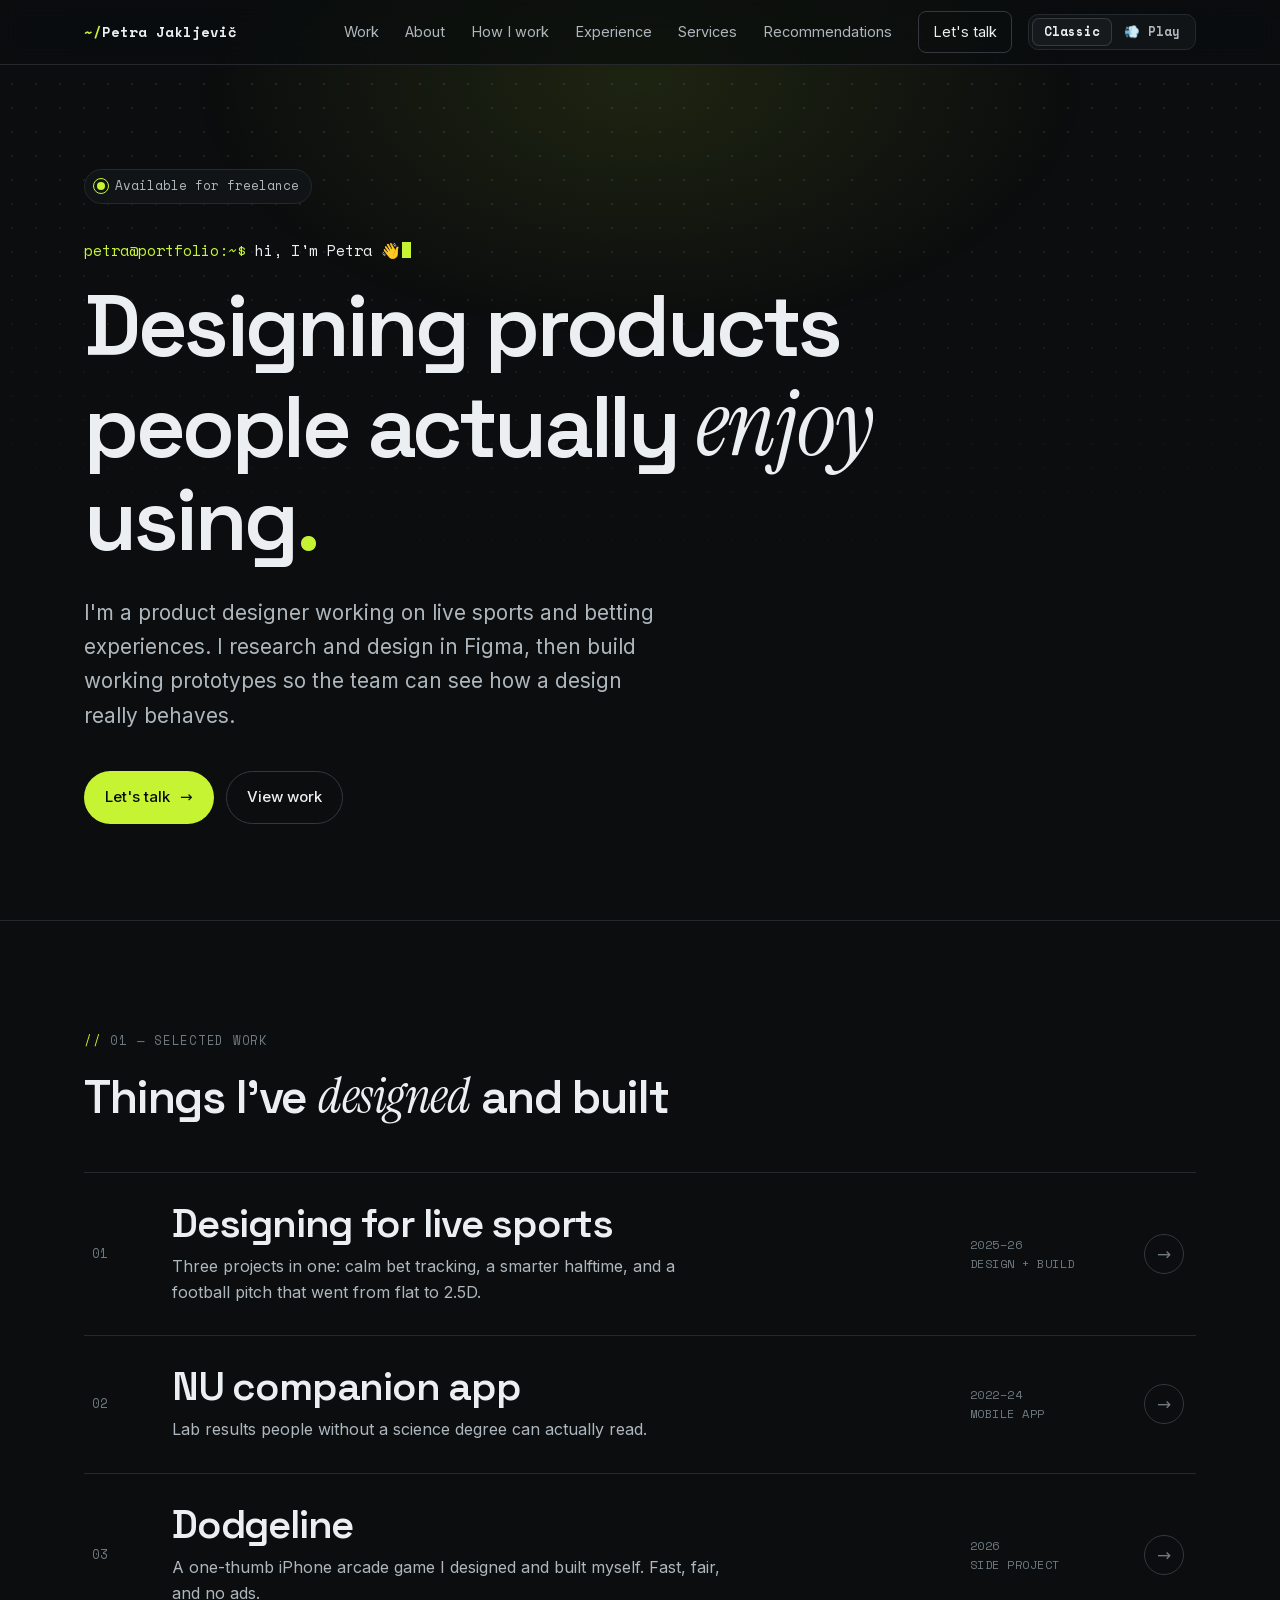
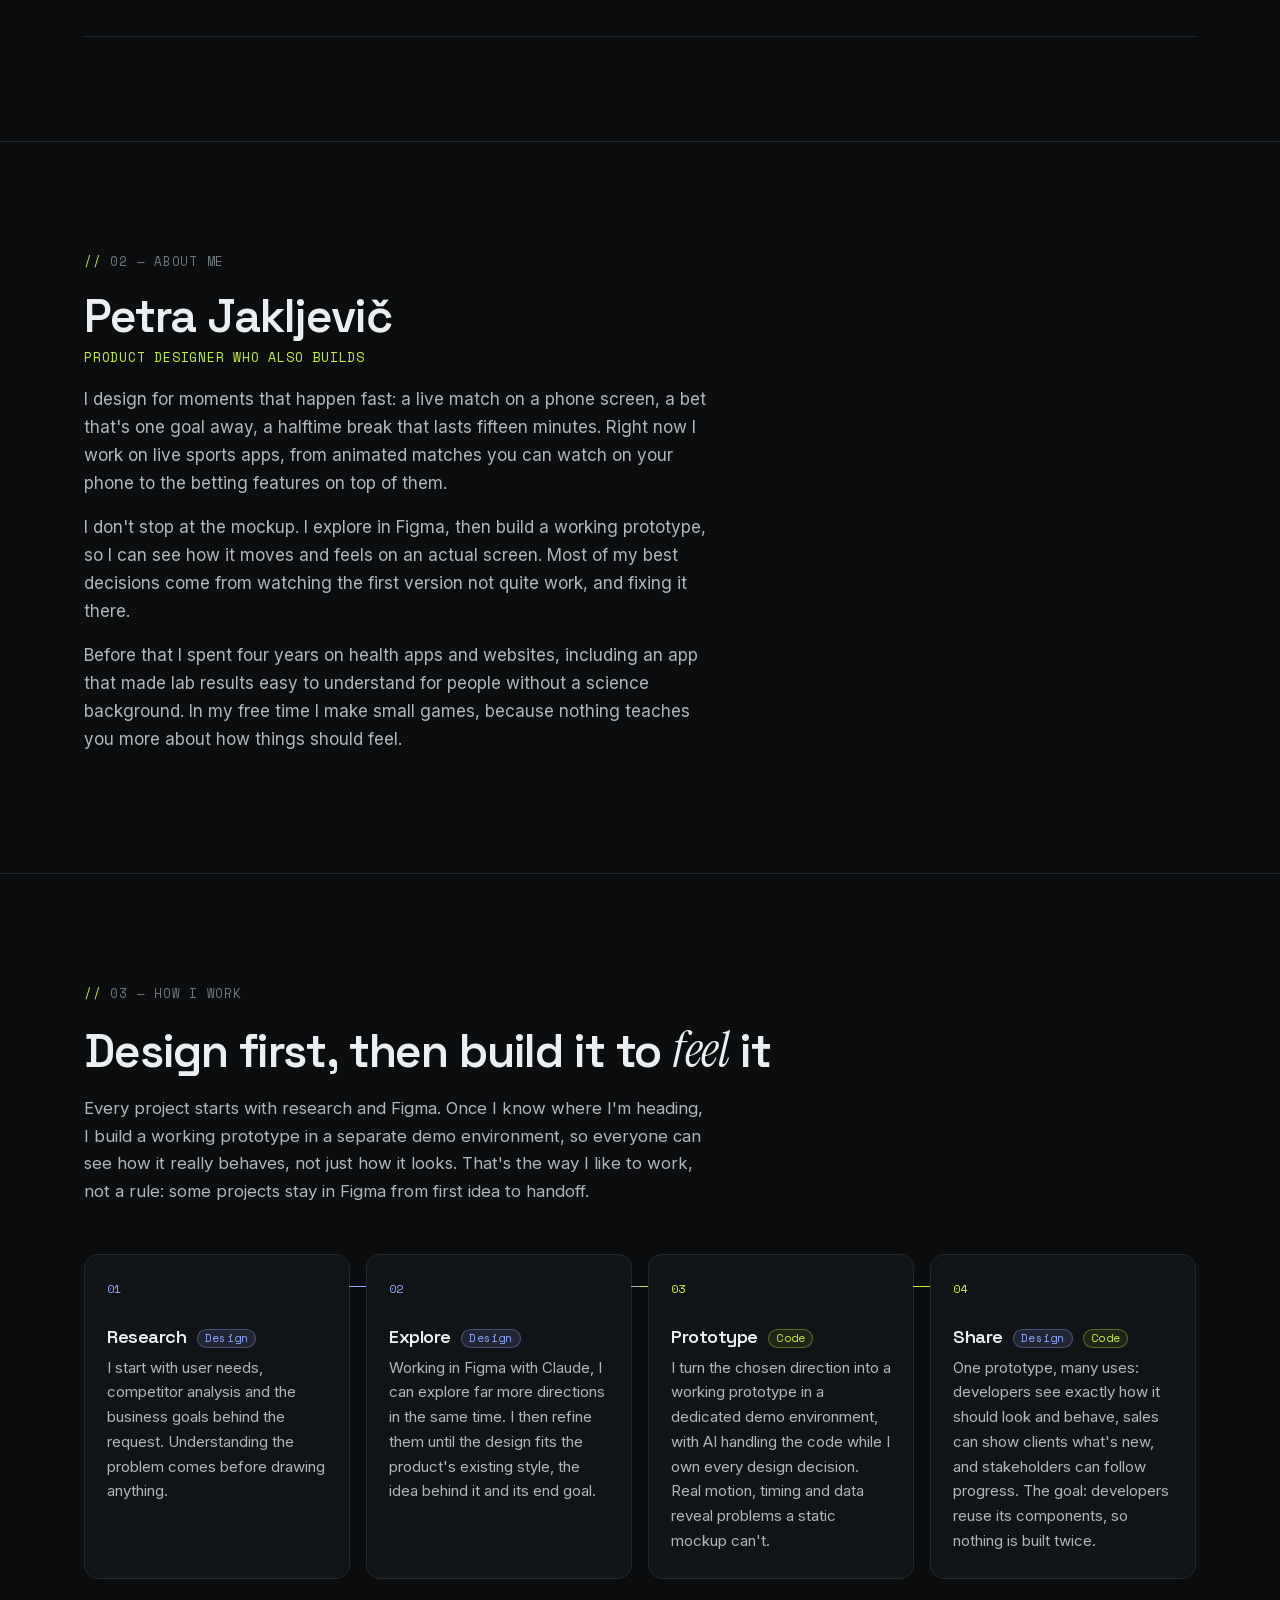
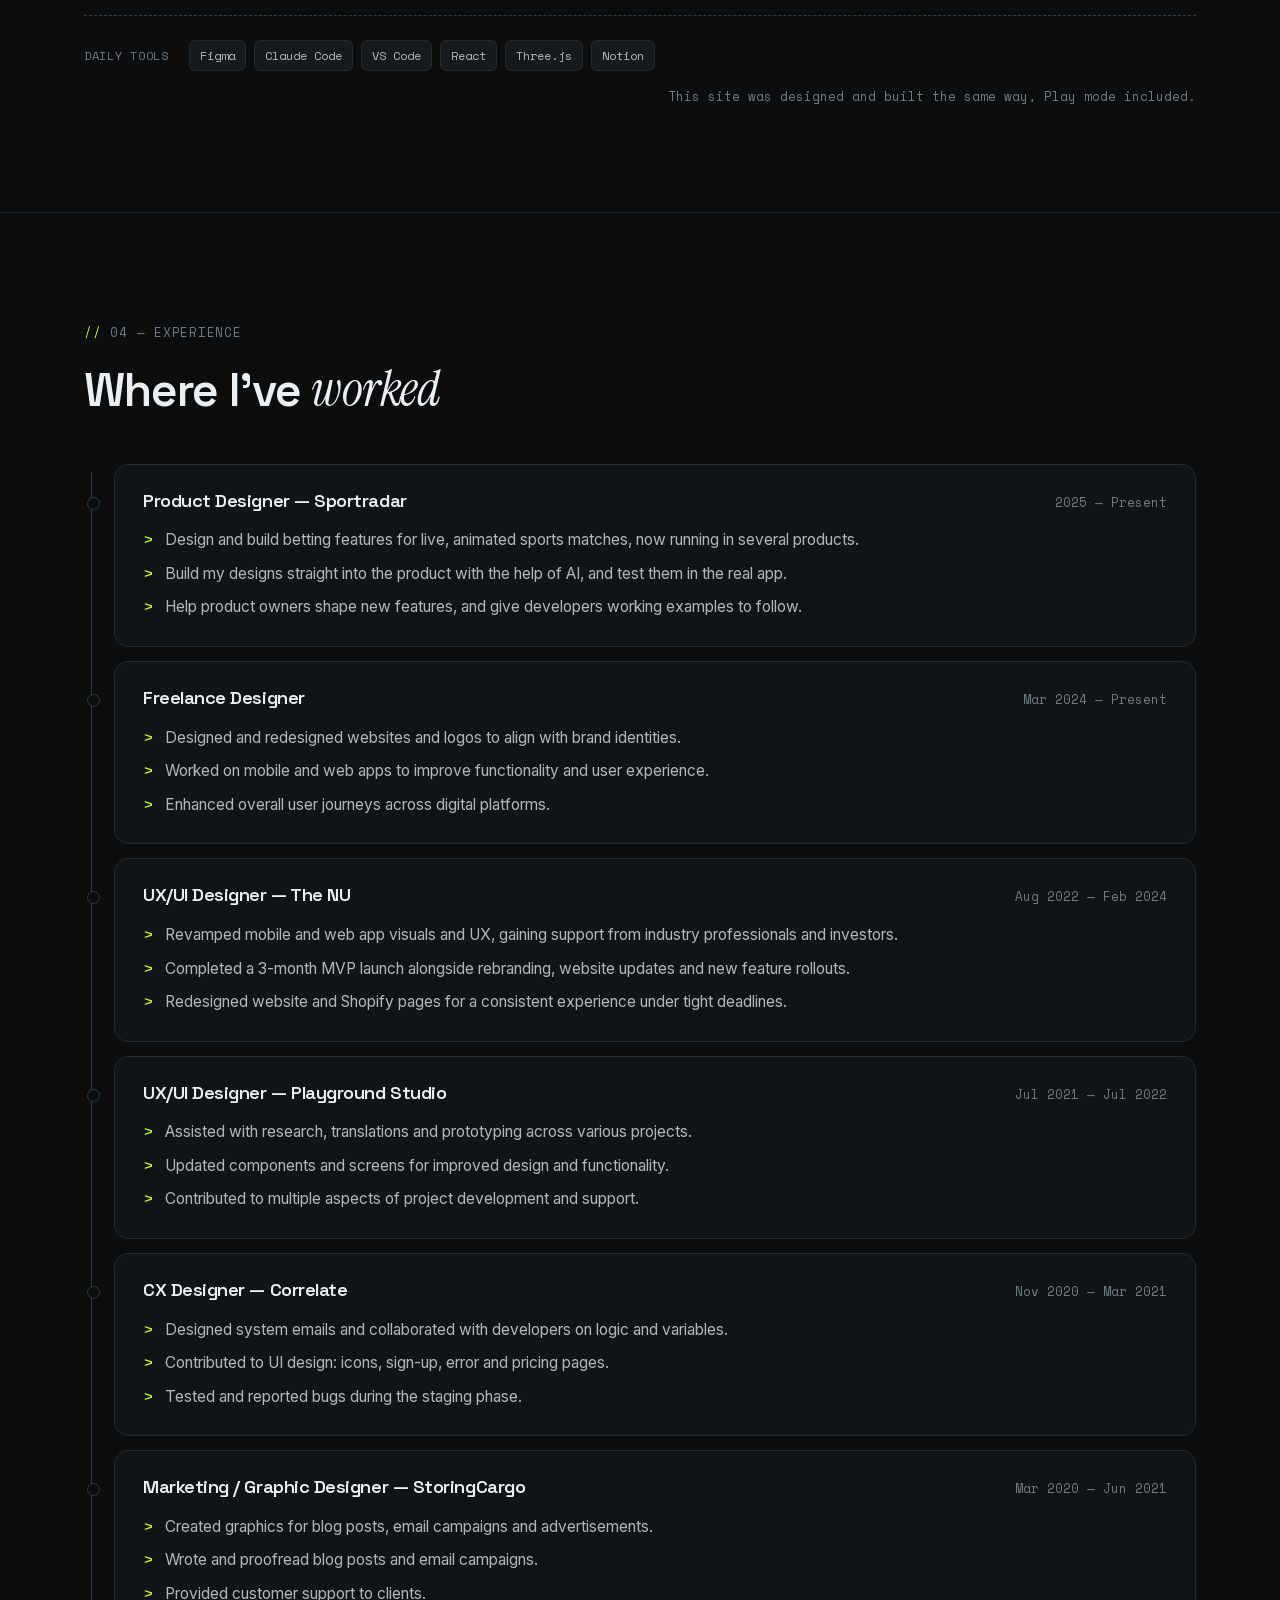
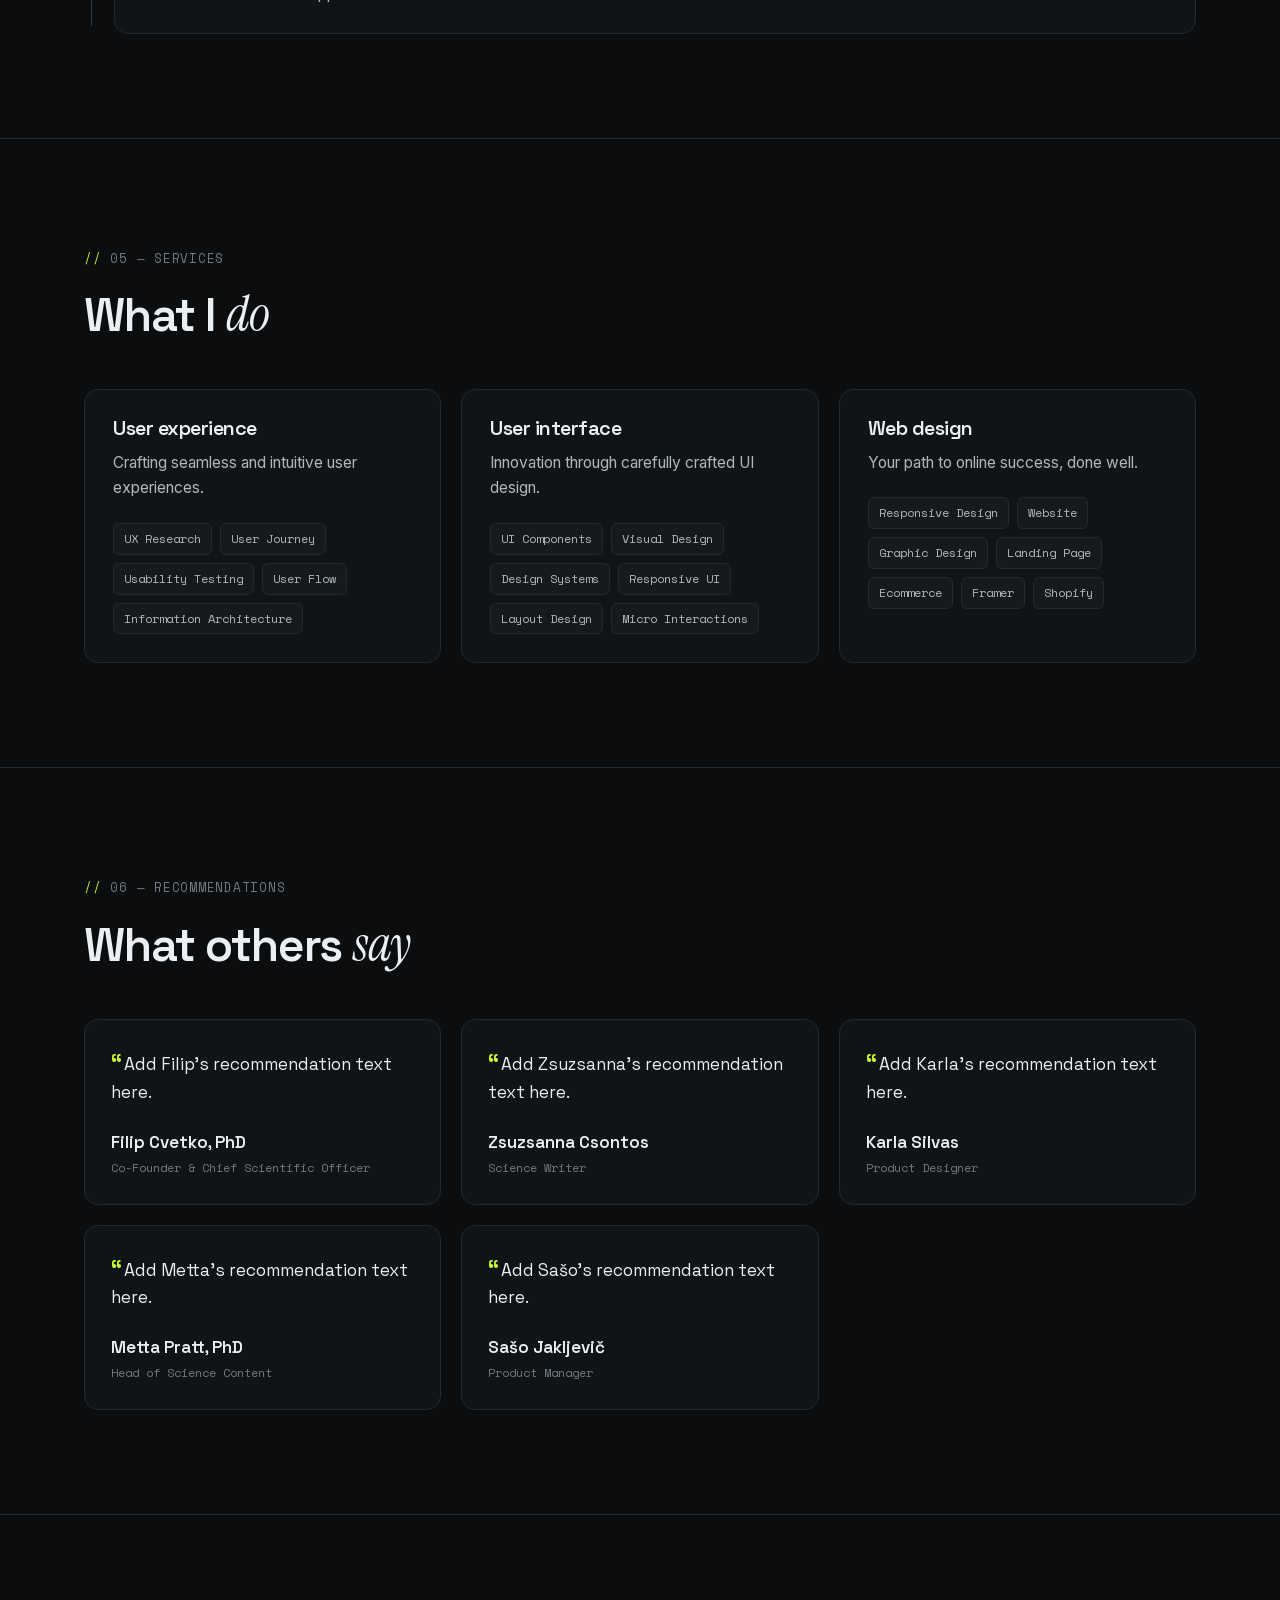
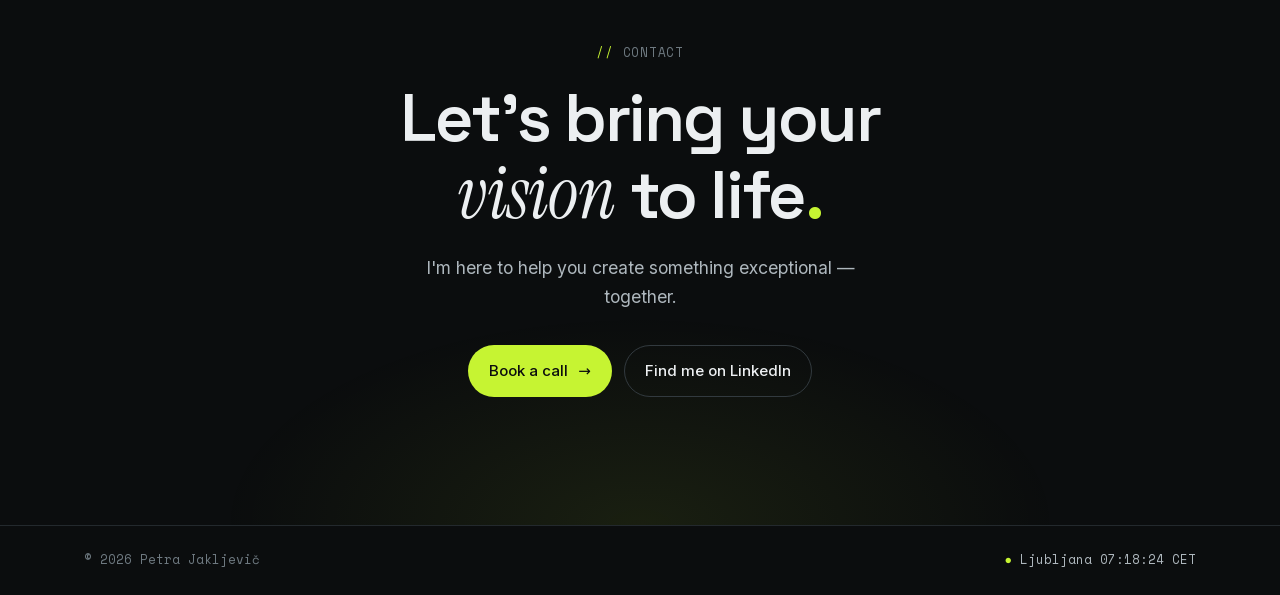
==== commit 5d33ebb4: "Dodgeline cover: real iPhone frames, a promo that fits, feature shots - Phones are drawn as an iPhon" ====
--- a/index.html
+++ b/index.html
@@ -5,9 +5,9 @@
 <meta name="viewport" content="width=device-width, initial-scale=1.0" />
 <title>Petra Jakljevič — UX/UI Designer</title>
 <meta name="description" content="Portfolio of Petra Jakljevič, a UX/UI designer turning real-world problems into clean, usable products across web, mobile and ecommerce." />
-<link rel="stylesheet" href="fonts.css?v=20261107" />
-<link rel="stylesheet" href="styles.css?v=20261107" />
-<link rel="stylesheet" href="play.css?v=20261107" />
+<link rel="stylesheet" href="fonts.css?v=20261107-2" />
+<link rel="stylesheet" href="styles.css?v=20261107-2" />
+<link rel="stylesheet" href="play.css?v=20261107-2" />
 </head>
 <body>
 
@@ -363,7 +363,7 @@
     </div>
   </footer>
 
-  <script src="main.js?v=20261107"></script>
-  <script src="play.js?v=20261107"></script>
+  <script src="main.js?v=20261107-2"></script>
+  <script src="play.js?v=20261107-2"></script>
 </body>
 </html>
--- a/styles.css
+++ b/styles.css
@@ -754,3 +754,15 @@
 .cv-phone video{width:100%;height:100%;object-fit:cover;border-radius:2.4cqmin;display:block;background:#120a1e}
 .cv-sound{position:absolute;right:16px;bottom:16px;z-index:3;font:600 12px/1 var(--mono);letter-spacing:.04em;padding:10px 14px;border-radius:999px;background:rgba(8,6,12,.7);color:#fff;border:1px solid rgba(255,255,255,.22);cursor:pointer;-webkit-backdrop-filter:blur(6px);backdrop-filter:blur(6px);transition:border-color .2s,color .2s}
 .cv-sound:hover,.cv-sound:focus-visible{border-color:var(--accent);color:var(--accent)}
+/* Dodgeline phones: a real iPhone (17 Pro shape) so the game shows at its true proportions:
+   titanium edge, black glass, Dynamic Island and side buttons. */
+.cv-phone--iphone{height:78cqh;top:11cqh;aspect-ratio:1320/2868;padding:1.1cqh;border-radius:6.2cqh;
+  border:.5cqh solid transparent;
+  background:linear-gradient(#050506,#050506) padding-box,
+    linear-gradient(140deg,#e4e6eb 0%,#6b6e75 28%,#c9ccd3 55%,#46494f 80%,#a9acb3 100%) border-box;
+  box-shadow:0 4cqh 10cqh rgba(0,0,0,.65),0 0 12cqh rgba(62,230,230,.10)}
+.cv-phone--iphone img,.cv-phone--iphone video{border-radius:4.7cqh}
+.cv-phone--iphone::after{content:"";position:absolute;left:50%;top:2.1cqh;width:31%;height:3cqh;transform:translateX(-50%);
+  background:#000;border-radius:999px;z-index:2}
+.cv-phone--iphone::before{content:"";position:absolute;left:-1cqh;top:17%;width:.55cqh;height:6%;border-radius:.3cqh;
+  background:#5a5d64;box-shadow:0 7.5cqh 0 #5a5d64,0 14cqh 0 #5a5d64,37.3cqh 5cqh 0 #5a5d64}
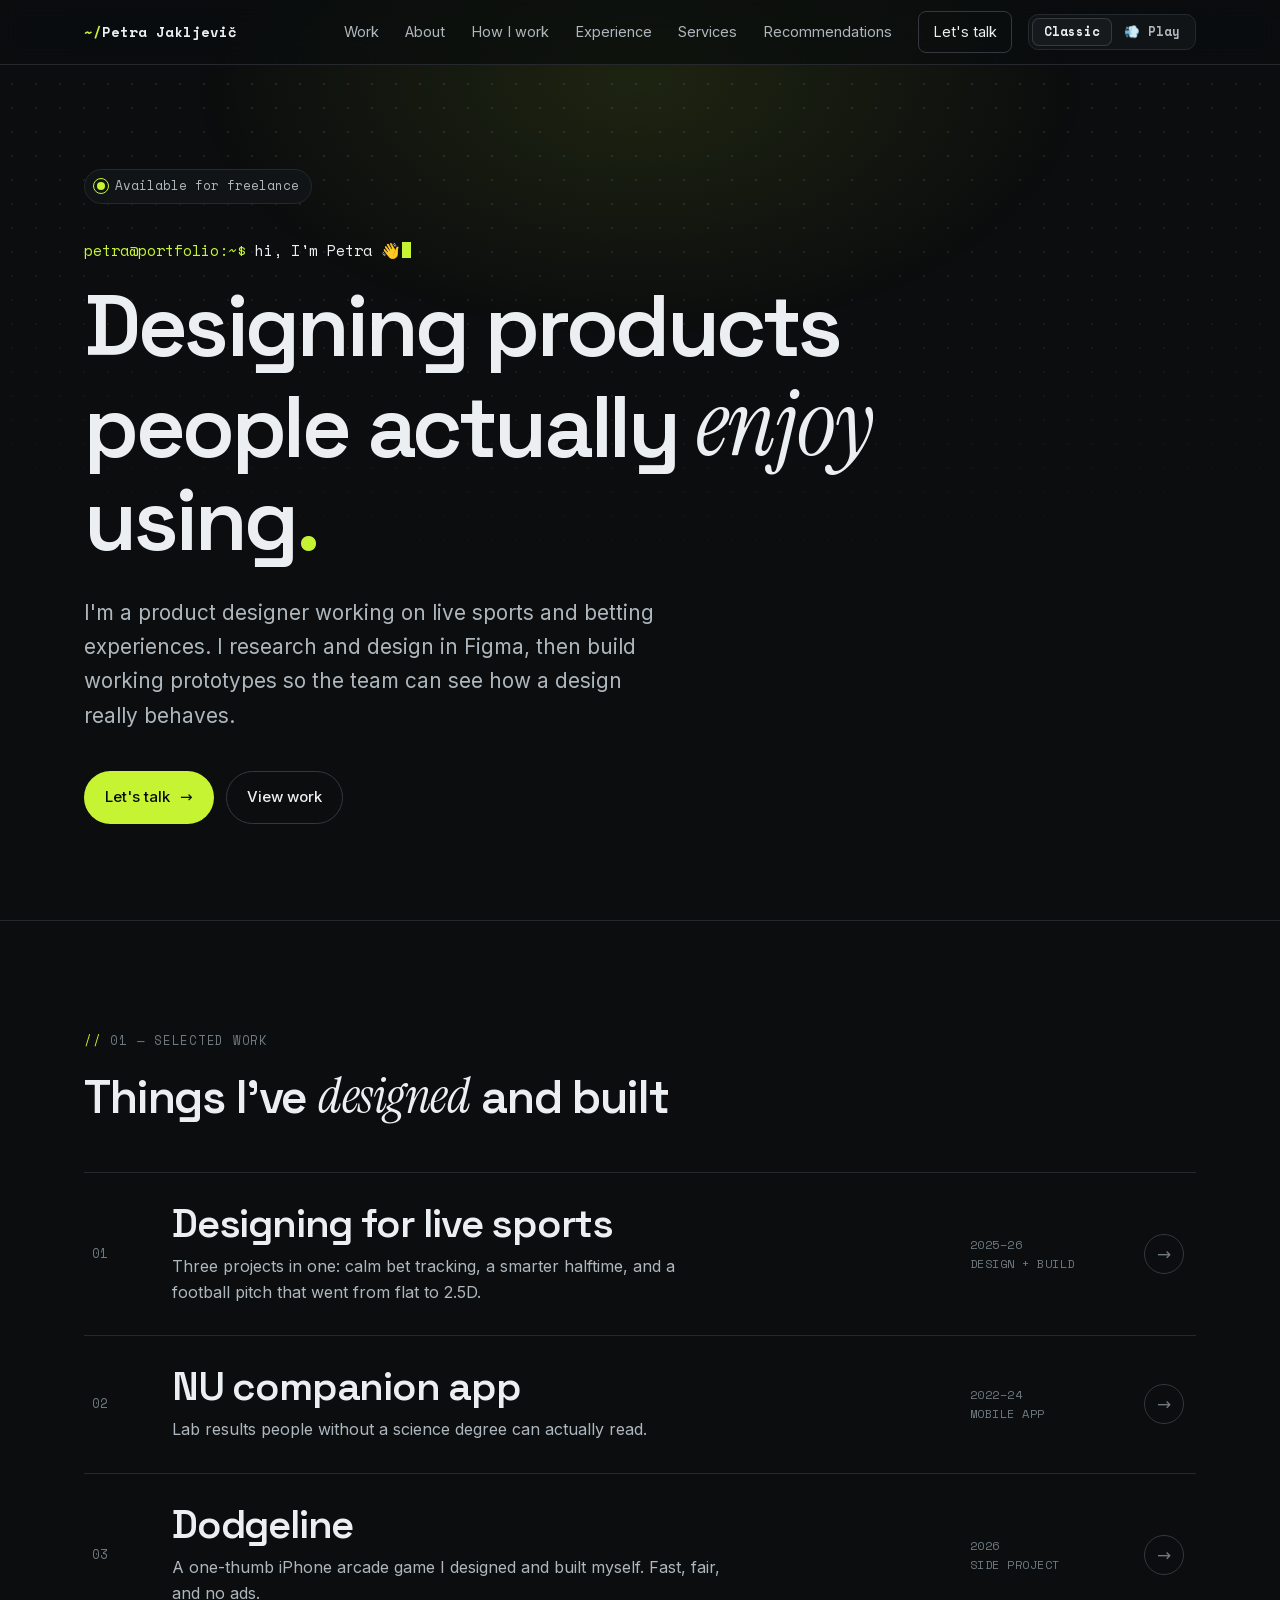
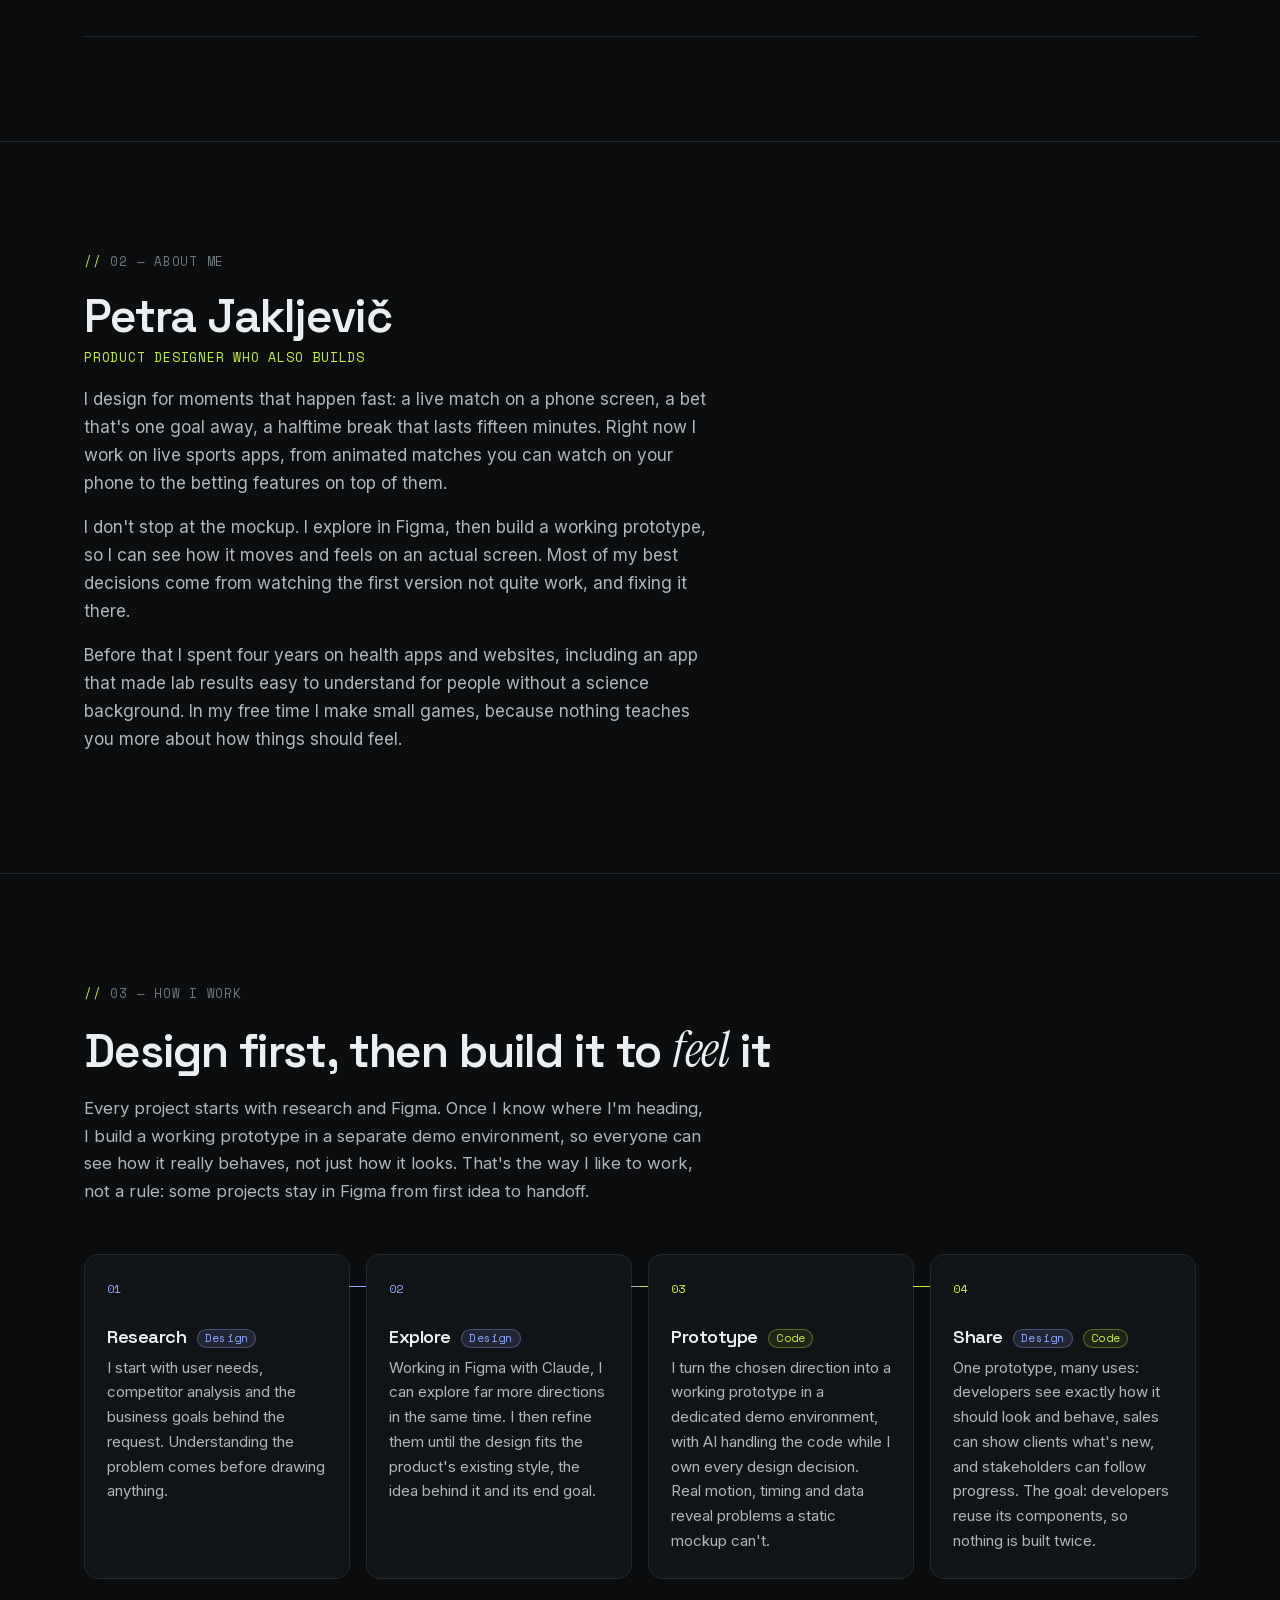
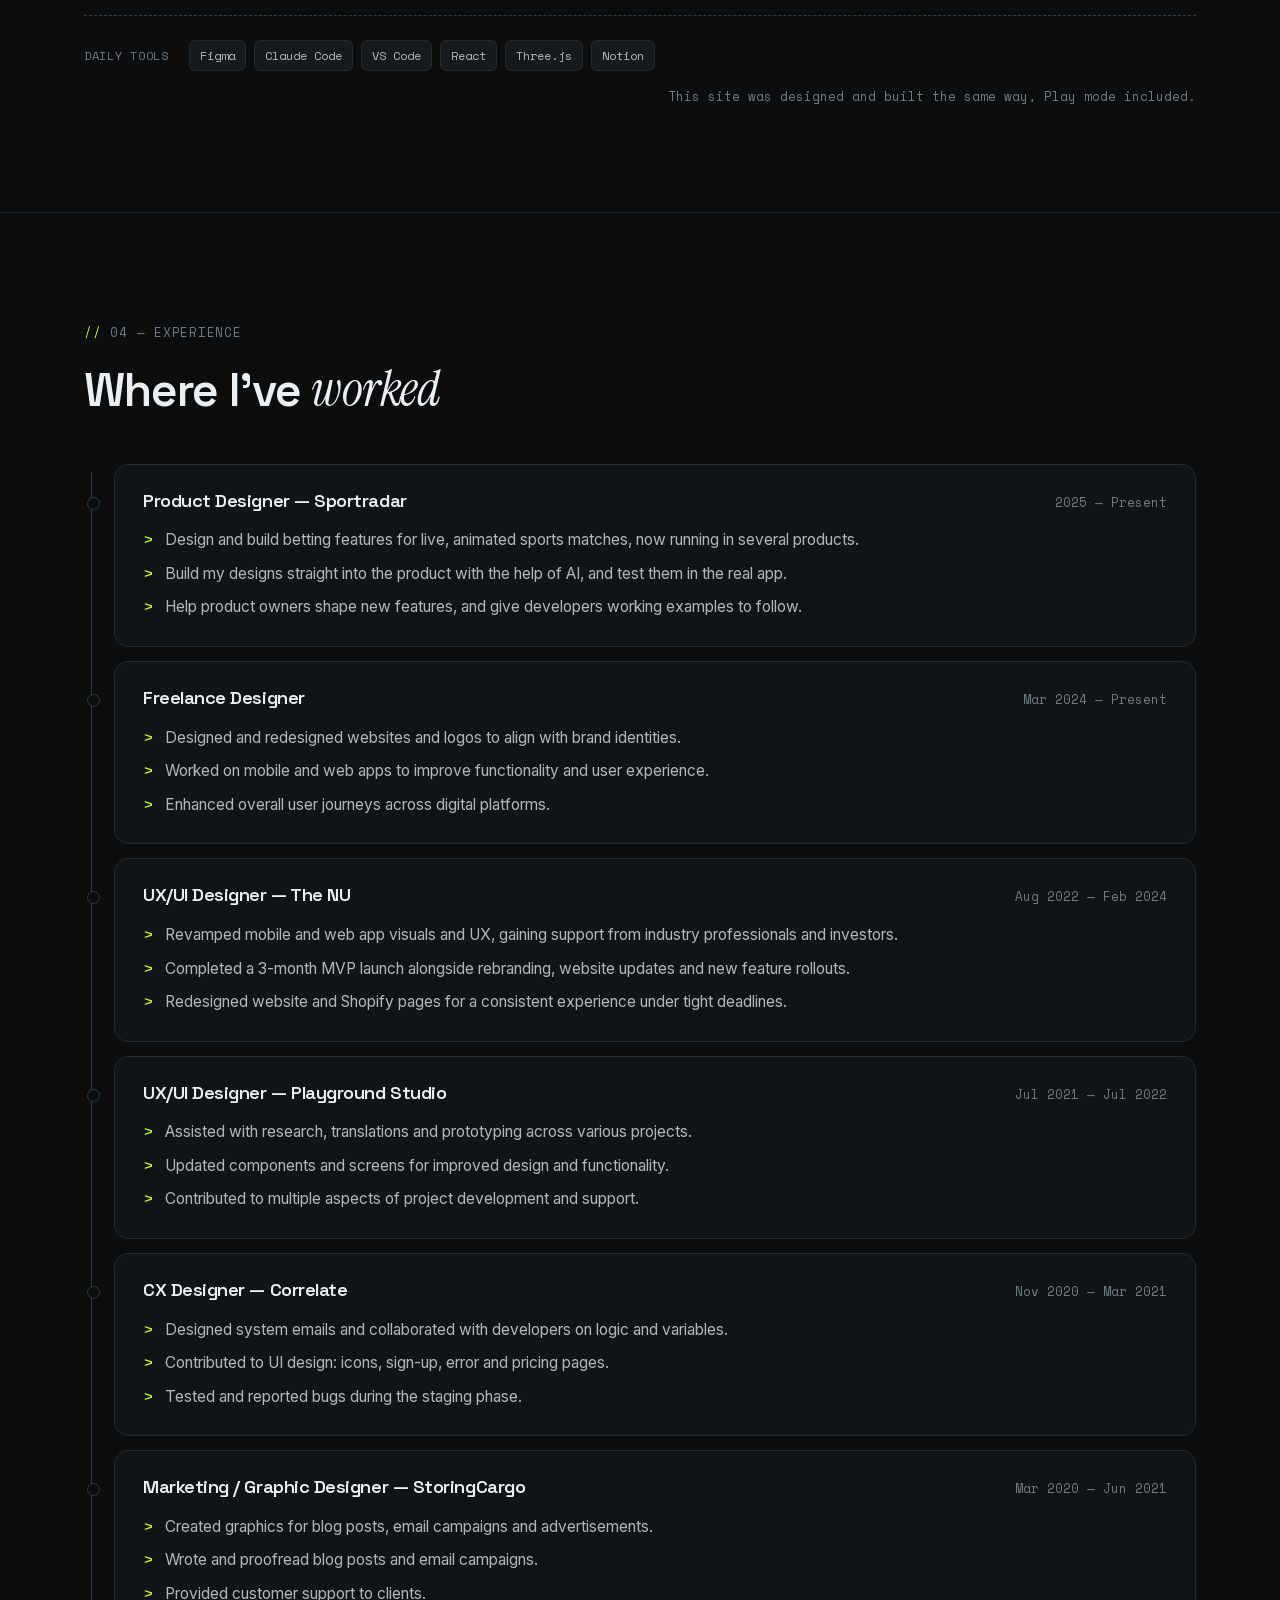
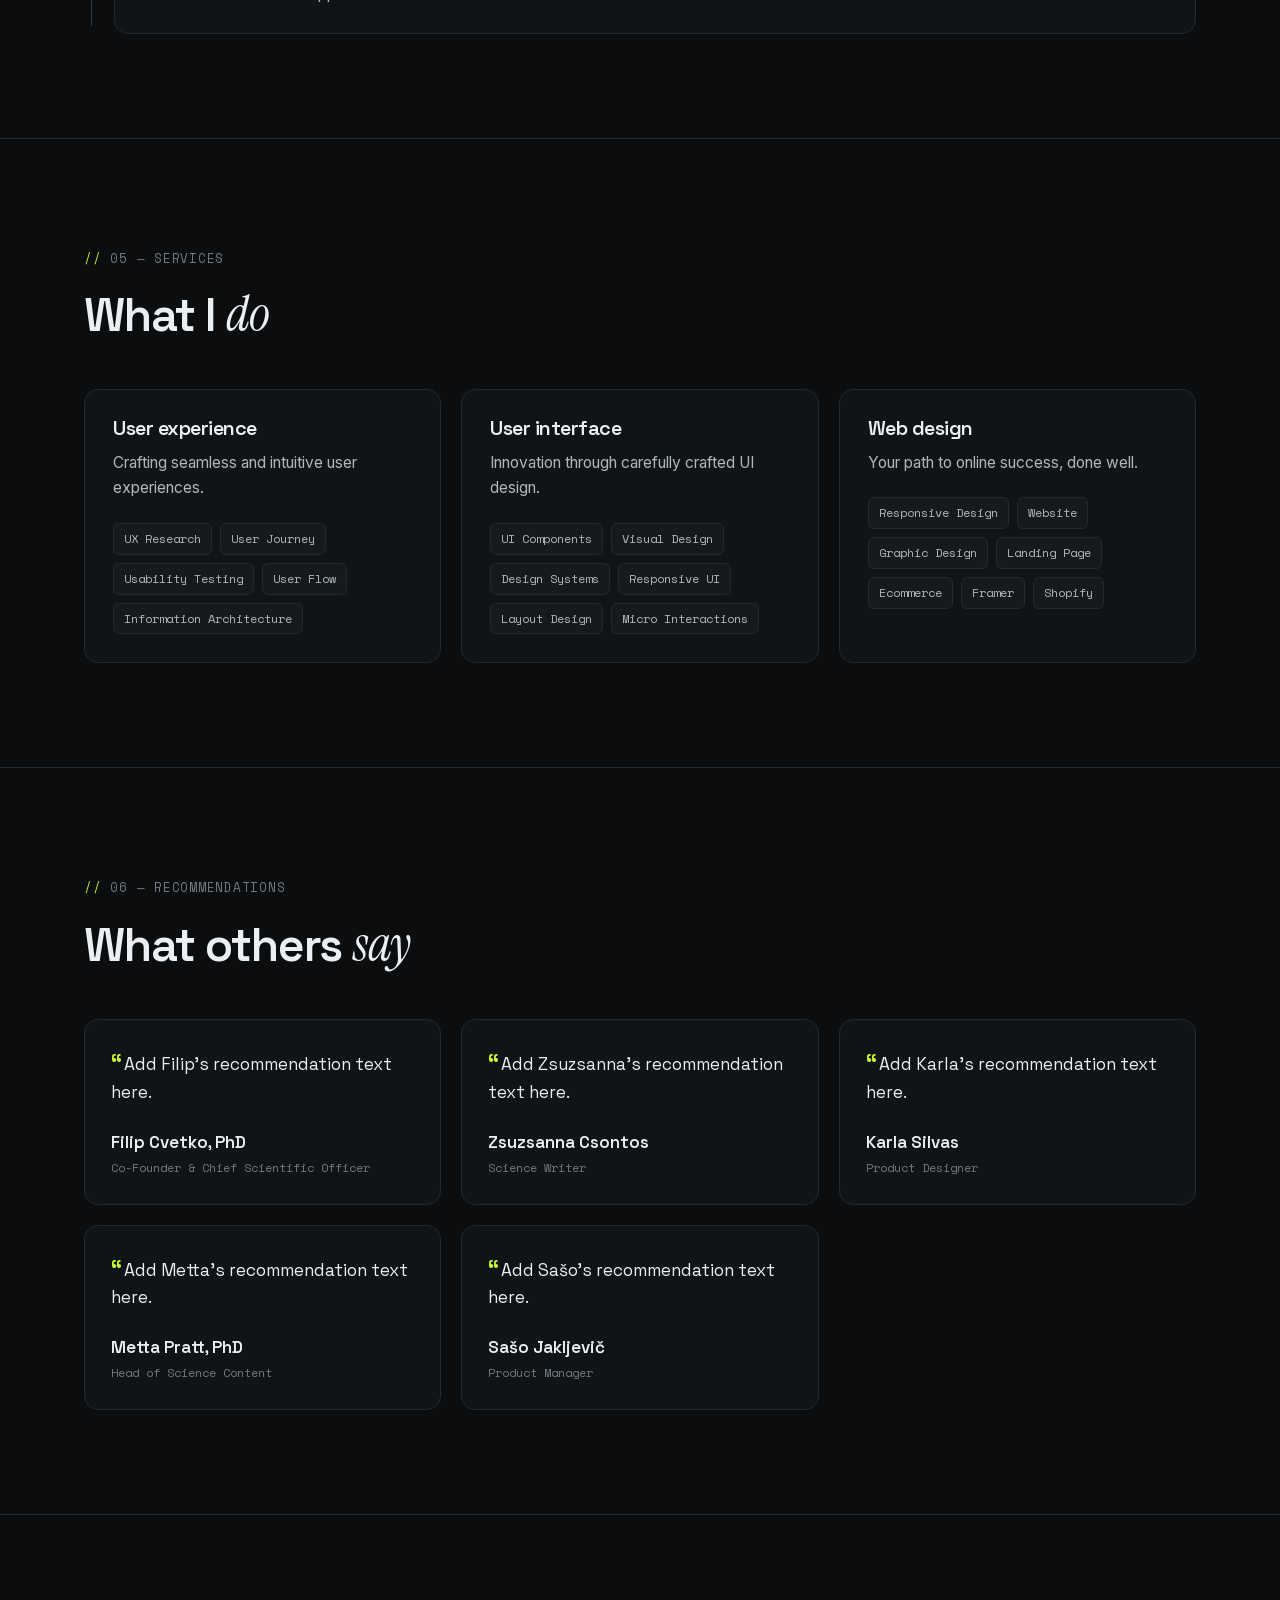
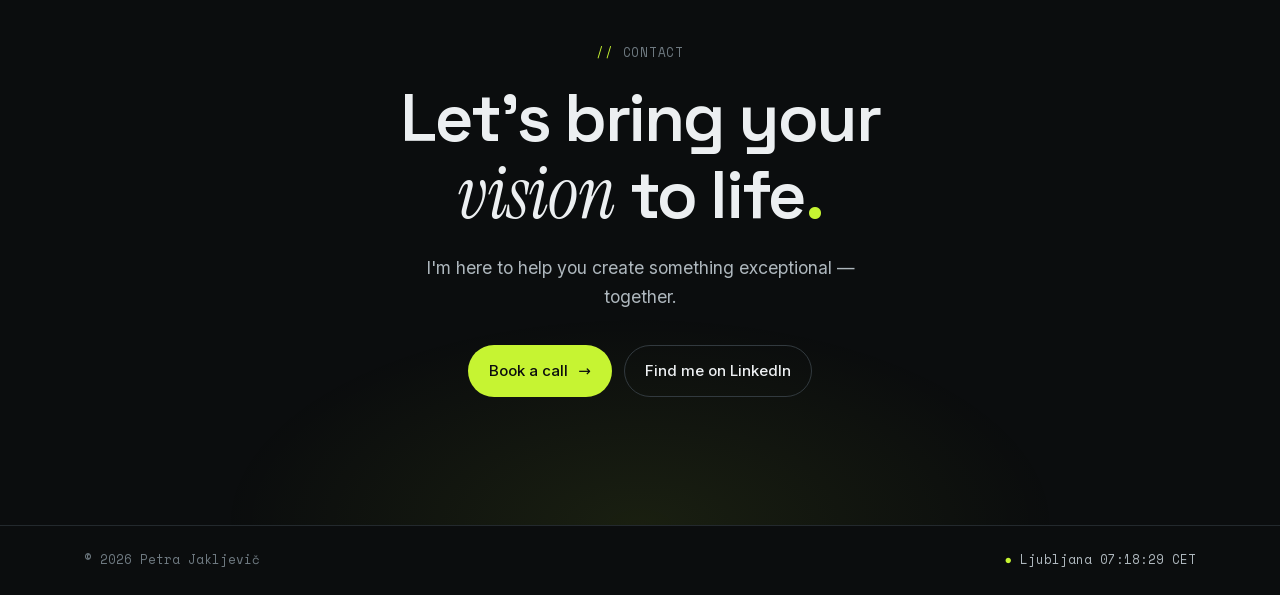
==== commit 2db0ccca: "Remove the divider line right under case study covers The section after the cover drew its top borde" ====
--- a/index.html
+++ b/index.html
@@ -5,9 +5,9 @@
 <meta name="viewport" content="width=device-width, initial-scale=1.0" />
 <title>Petra Jakljevič — UX/UI Designer</title>
 <meta name="description" content="Portfolio of Petra Jakljevič, a UX/UI designer turning real-world problems into clean, usable products across web, mobile and ecommerce." />
-<link rel="stylesheet" href="fonts.css?v=20261107-2" />
-<link rel="stylesheet" href="styles.css?v=20261107-2" />
-<link rel="stylesheet" href="play.css?v=20261107-2" />
+<link rel="stylesheet" href="fonts.css?v=20261107-3" />
+<link rel="stylesheet" href="styles.css?v=20261107-3" />
+<link rel="stylesheet" href="play.css?v=20261107-3" />
 </head>
 <body>
 
@@ -363,7 +363,7 @@
     </div>
   </footer>
 
-  <script src="main.js?v=20261107-2"></script>
-  <script src="play.js?v=20261107-2"></script>
+  <script src="main.js?v=20261107-3"></script>
+  <script src="play.js?v=20261107-3"></script>
 </body>
 </html>
--- a/styles.css
+++ b/styles.css
@@ -766,3 +766,5 @@
   background:#000;border-radius:999px;z-index:2}
 .cv-phone--iphone::before{content:"";position:absolute;left:-1cqh;top:17%;width:.55cqh;height:6%;border-radius:.3cqh;
   background:#5a5d64;box-shadow:0 7.5cqh 0 #5a5d64,0 14cqh 0 #5a5d64,37.3cqh 5cqh 0 #5a5d64}
+/* the cover already closes the hero, so the section right after it needs no divider line */
+.case-hero-media + .section{border-top:0}
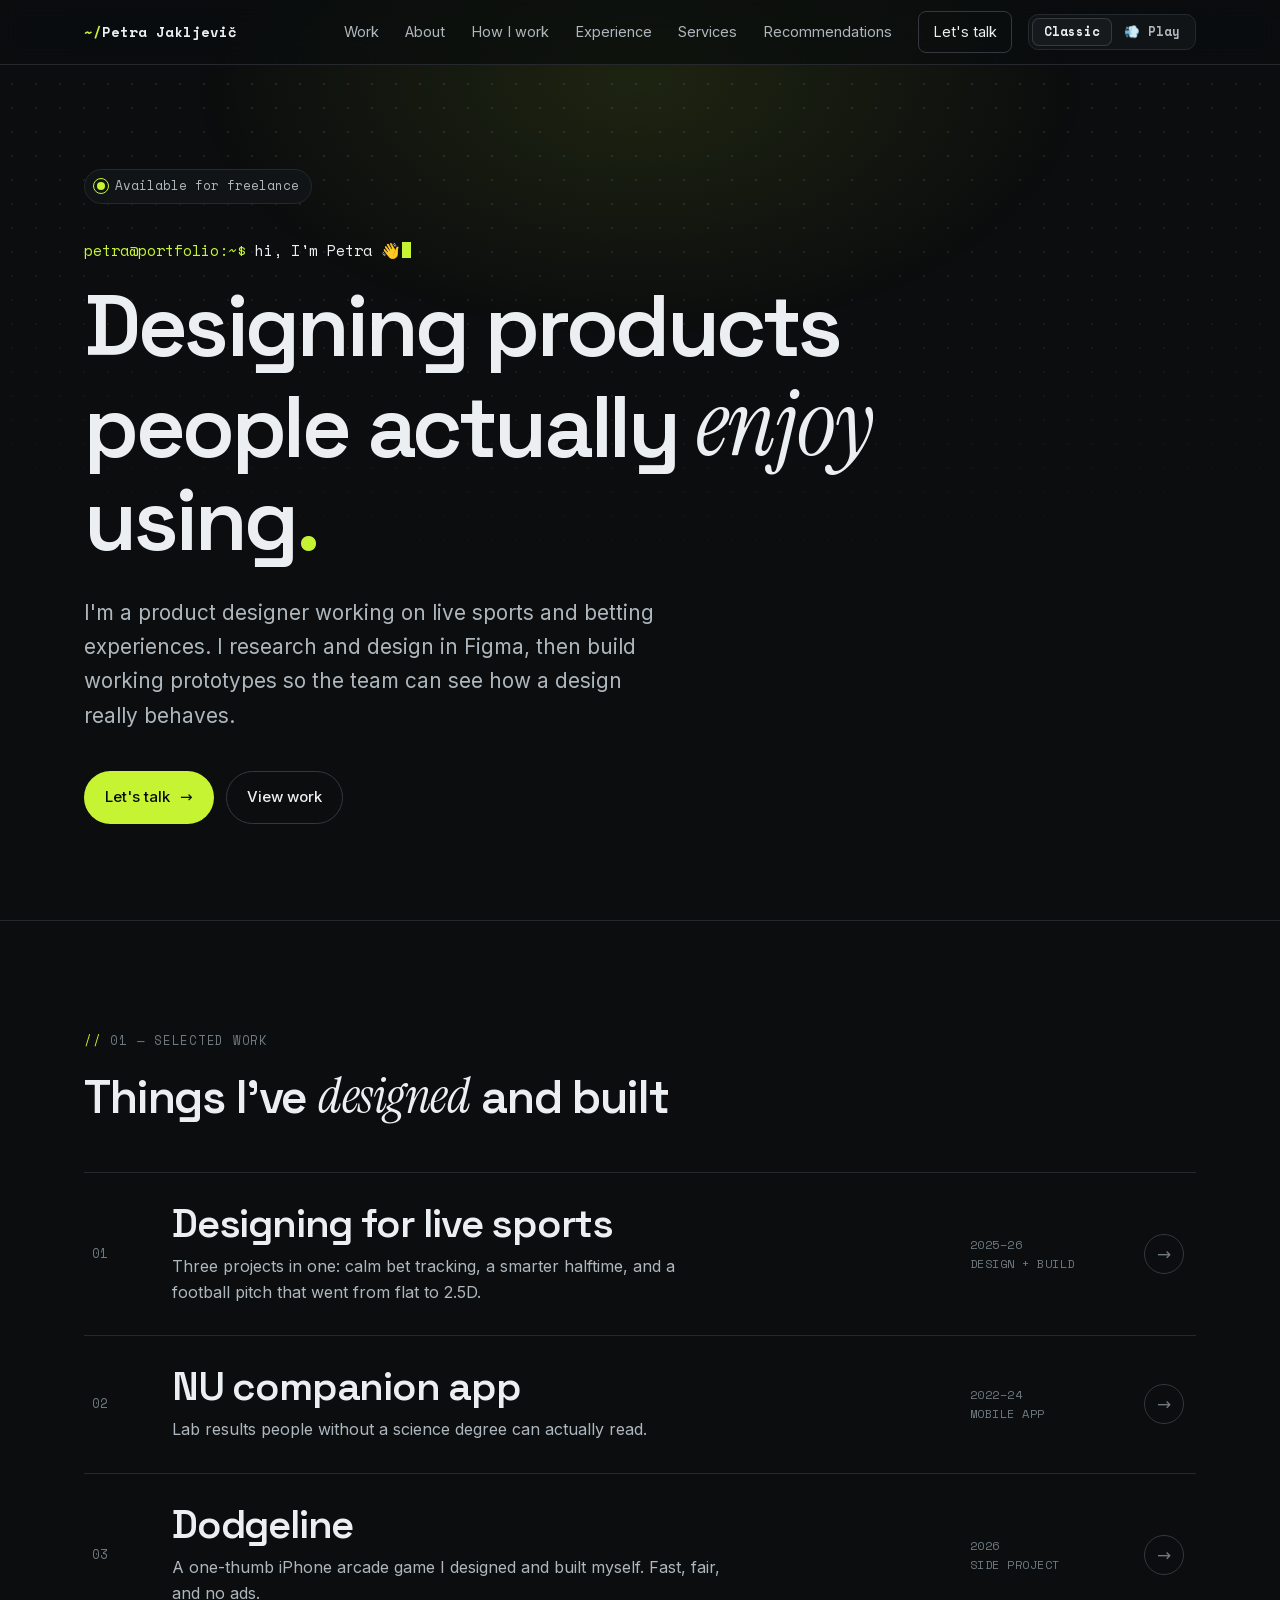
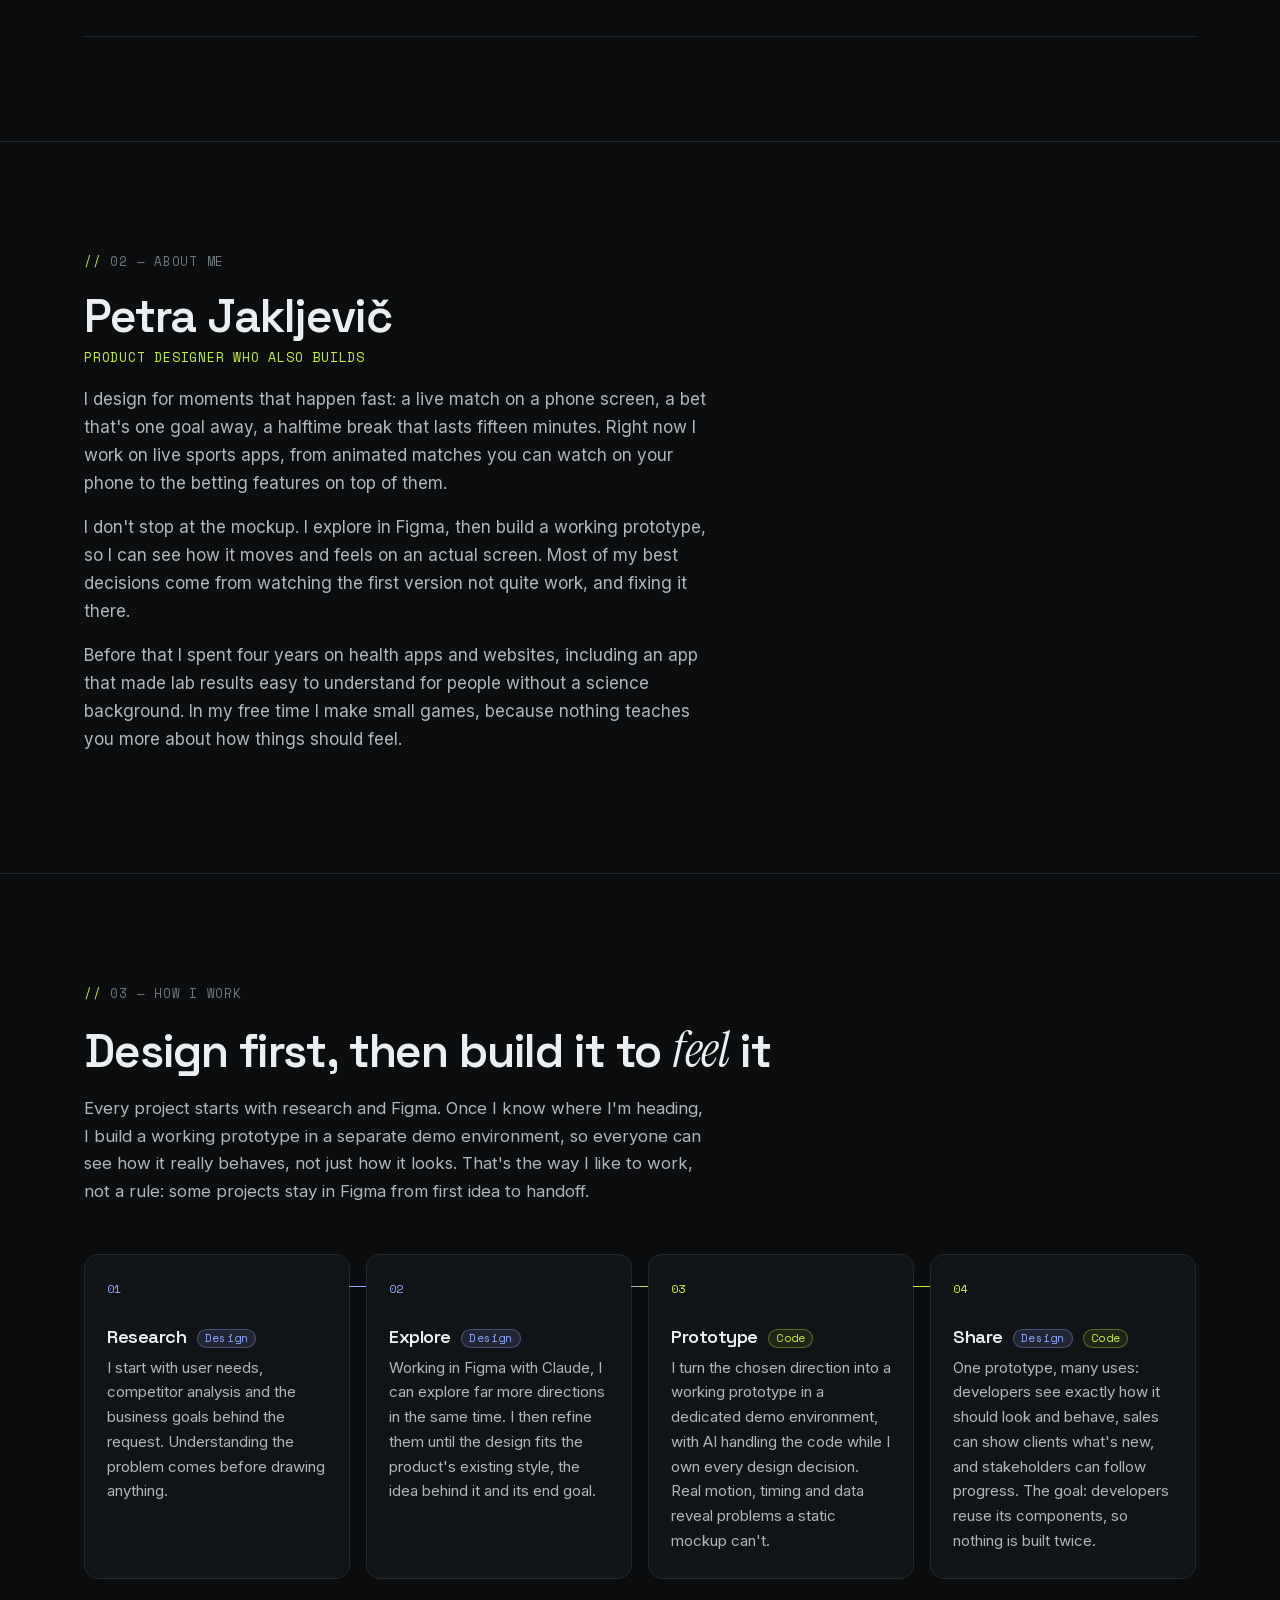
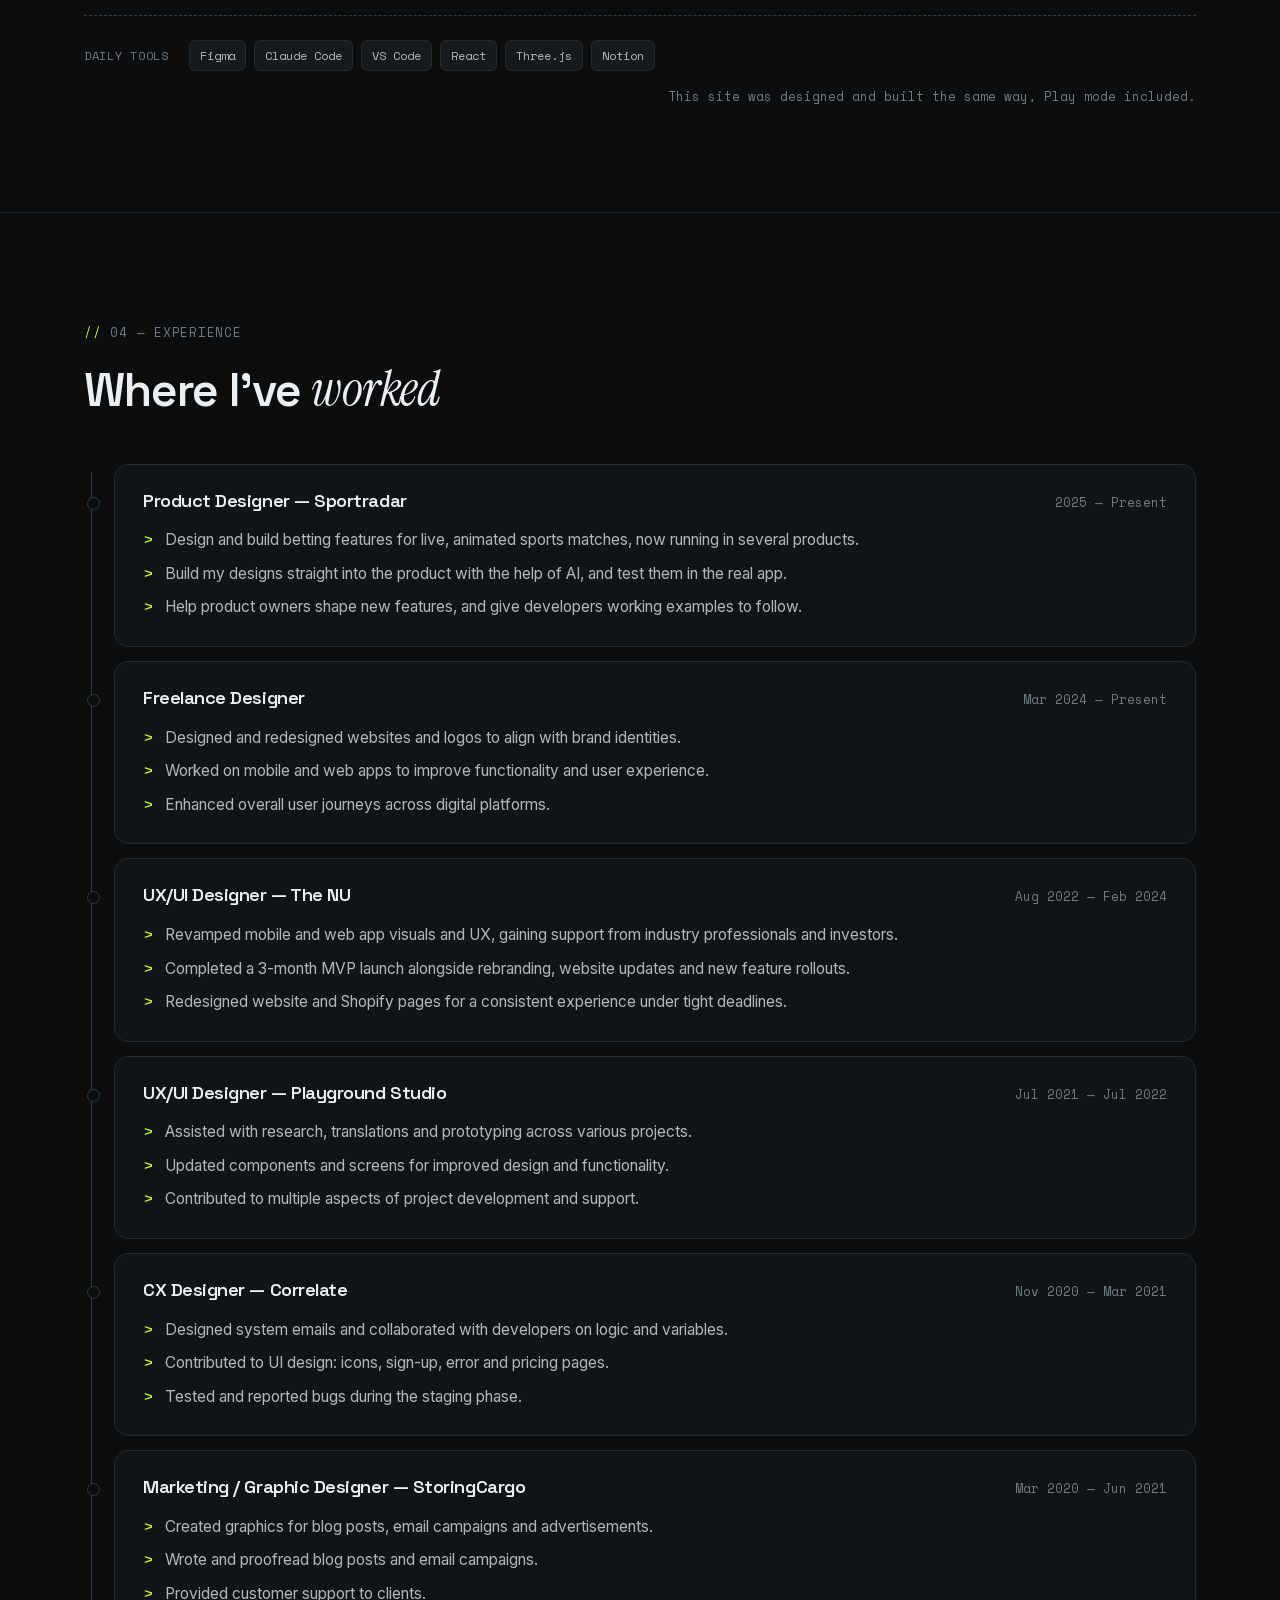
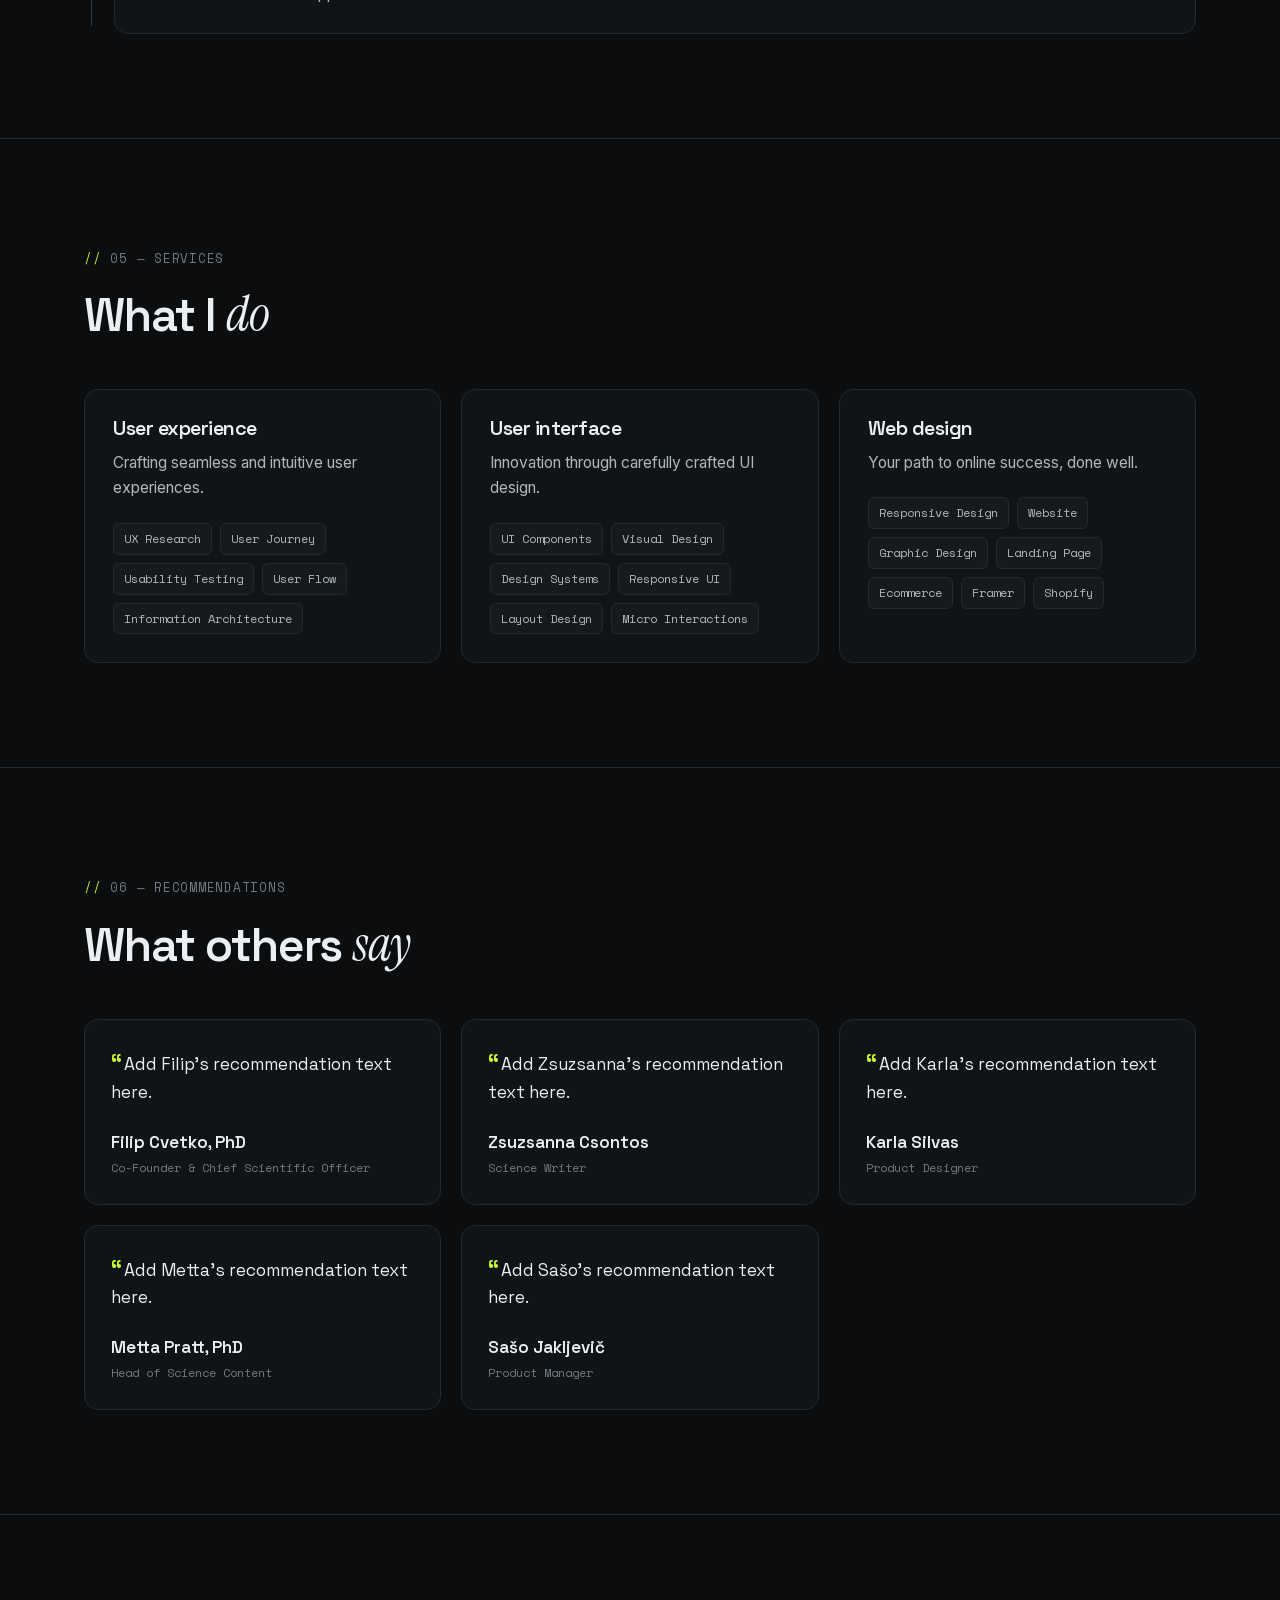
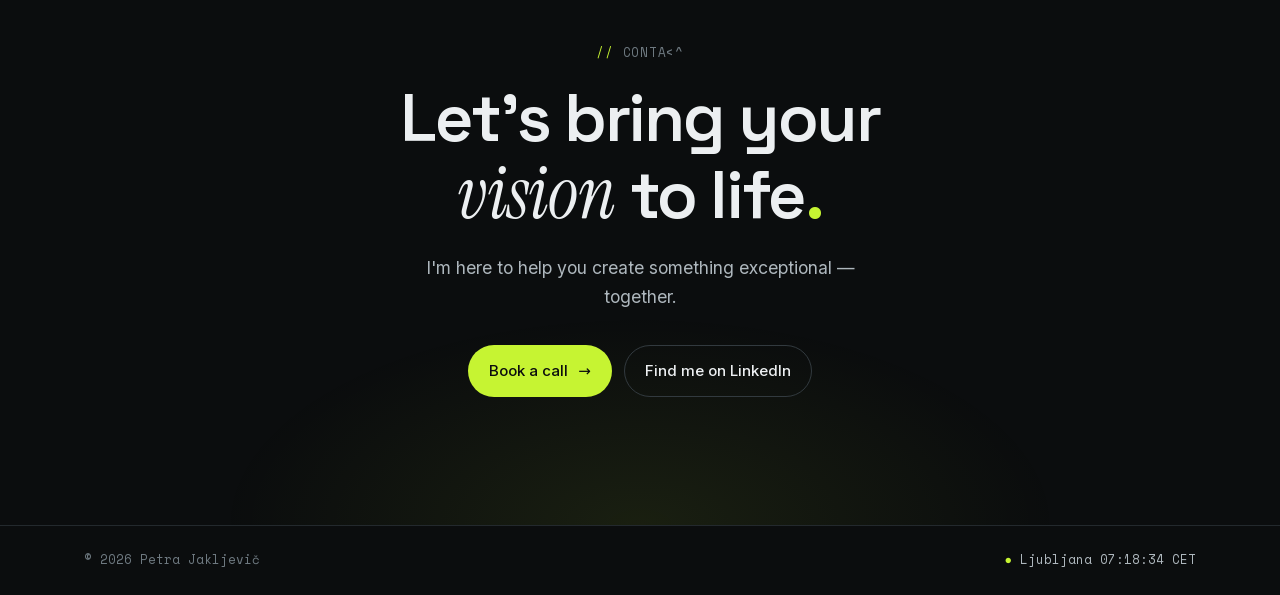
==== commit 713122d7: "Calmer menu hover: underline instead of scrambled letters The scramble swapped letters for symbols o" ====
--- a/index.html
+++ b/index.html
@@ -5,9 +5,9 @@
 <meta name="viewport" content="width=device-width, initial-scale=1.0" />
 <title>Petra Jakljevič — UX/UI Designer</title>
 <meta name="description" content="Portfolio of Petra Jakljevič, a UX/UI designer turning real-world problems into clean, usable products across web, mobile and ecommerce." />
-<link rel="stylesheet" href="fonts.css?v=20261107-3" />
-<link rel="stylesheet" href="styles.css?v=20261107-3" />
-<link rel="stylesheet" href="play.css?v=20261107-3" />
+<link rel="stylesheet" href="fonts.css?v=20261107-4" />
+<link rel="stylesheet" href="styles.css?v=20261107-4" />
+<link rel="stylesheet" href="play.css?v=20261107-4" />
 </head>
 <body>
 
@@ -363,7 +363,7 @@
     </div>
   </footer>
 
-  <script src="main.js?v=20261107-3"></script>
-  <script src="play.js?v=20261107-3"></script>
+  <script src="main.js?v=20261107-4"></script>
+  <script src="play.js?v=20261107-4"></script>
 </body>
 </html>
--- a/styles.css
+++ b/styles.css
@@ -101,8 +101,13 @@
 .nav__brand{font-family:var(--mono);font-weight:700;color:var(--ink);font-size:14px;letter-spacing:0}
 .nav__brand::before{content:"~/";color:var(--accent)}
 .nav__links{display:flex;align-items:center;gap:26px}
-.nav__links a{font-family:var(--body);font-size:14.5px;color:var(--ink-soft);transition:color .15s ease}
-.nav__links a:hover{color:var(--accent)}
+.nav__links a{font-family:var(--body);font-size:14.5px;color:var(--ink-soft);transition:color .2s ease}
+/* hover: the word brightens and a thin lime line draws in underneath */
+.nav__links a:not(.nav__cta){position:relative}
+.nav__links a:not(.nav__cta)::after{content:"";position:absolute;left:0;right:0;bottom:-6px;height:1px;background:var(--accent);
+  transform:scaleX(0);transform-origin:right;transition:transform .3s var(--ease)}
+.nav__links a:not(.nav__cta):hover,.nav__links a:not(.nav__cta):focus-visible{color:var(--ink)}
+.nav__links a:not(.nav__cta):hover::after,.nav__links a:not(.nav__cta):focus-visible::after{transform:scaleX(1);transform-origin:left}
 .nav__cta{border:1px solid var(--line-strong);color:var(--ink) !important;padding:8px 14px;border-radius:var(--radius-sm);transition:border-color .2s ease,color .2s ease}
 .nav__cta:hover{border-color:var(--accent);color:var(--accent) !important}
 .nav__toggle{display:none;background:none;border:none;cursor:pointer;width:40px;height:40px;
@@ -286,6 +291,7 @@
   }
   .nav__links.open{transform:translateY(0)}
   .nav__links a{width:100%;padding:13px 0;border-bottom:1px solid var(--line);font-size:14px}
+  .nav__links a::after{display:none}
   .nav__cta{margin-top:12px;width:100%;justify-content:center;text-align:center;border-bottom:1px solid var(--line-strong) !important}
   .nav__toggle{display:flex}
   .hero{padding:72px 24px 72px}
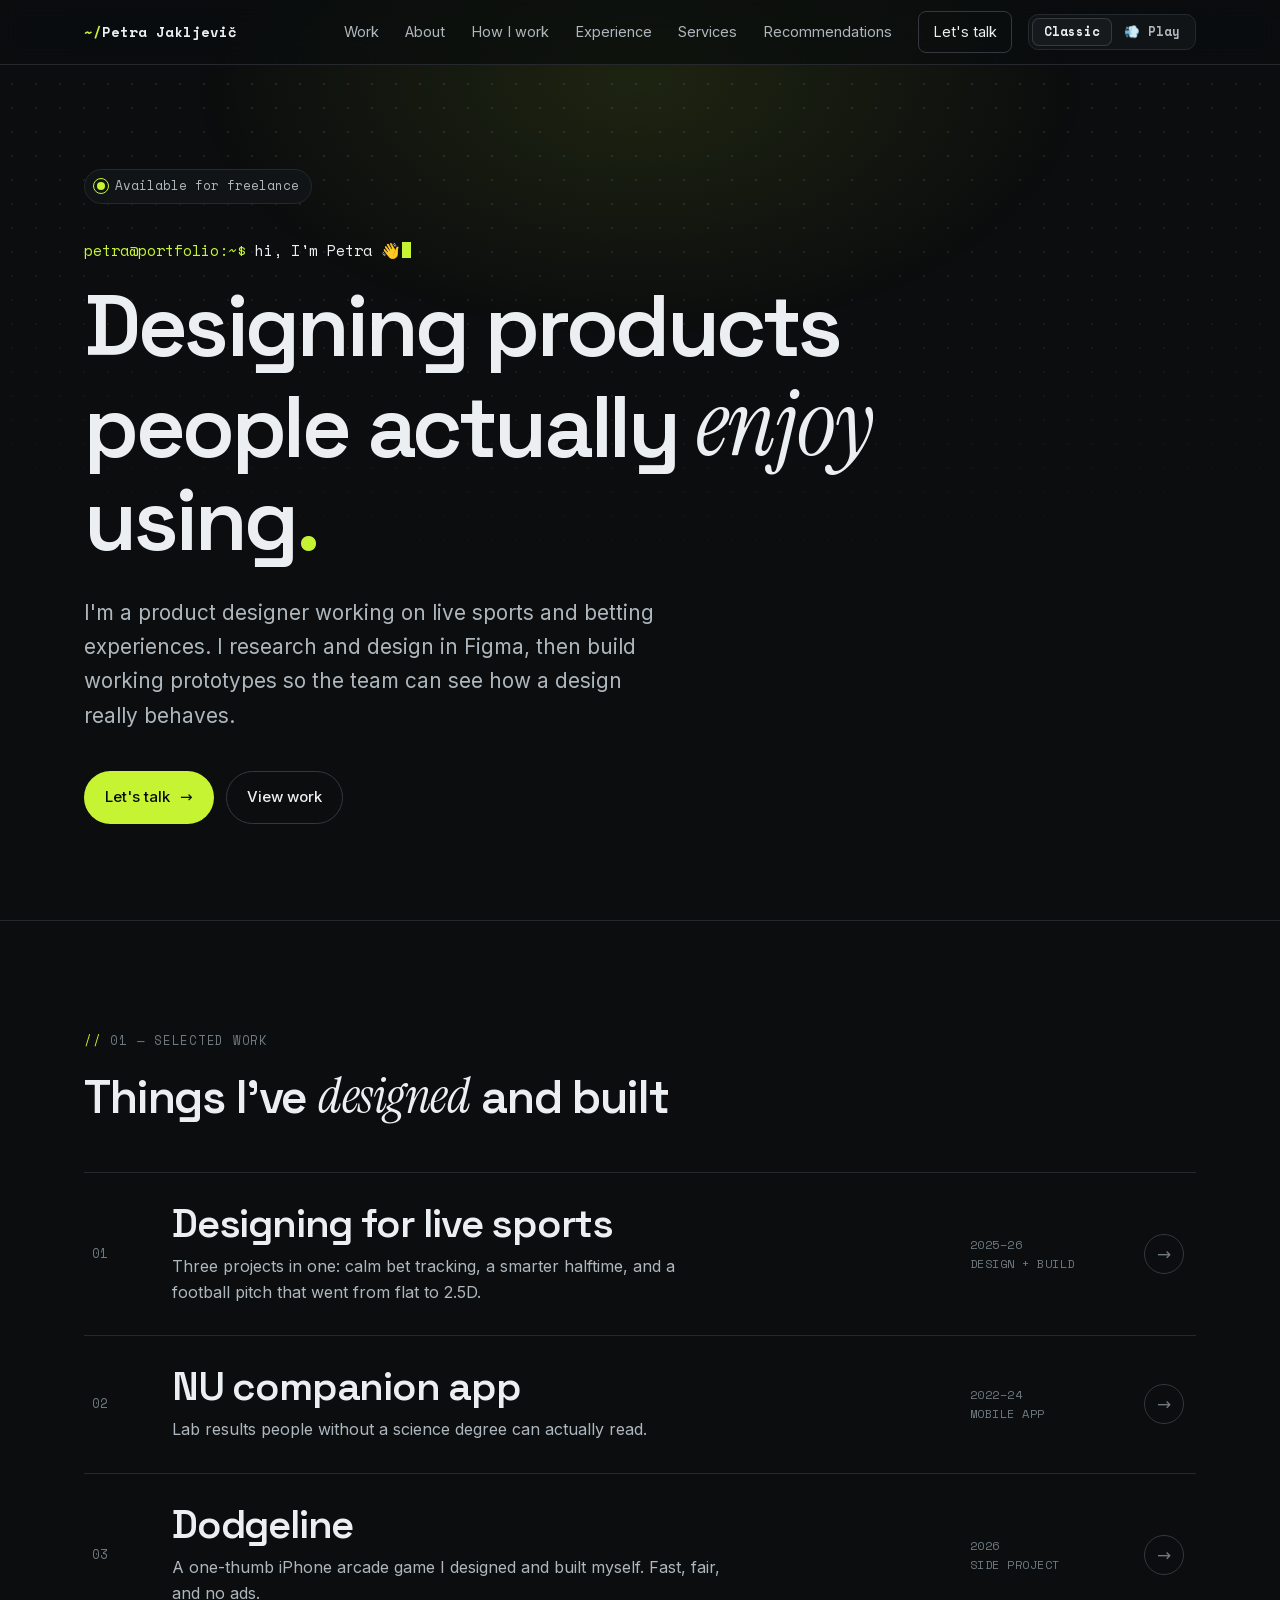
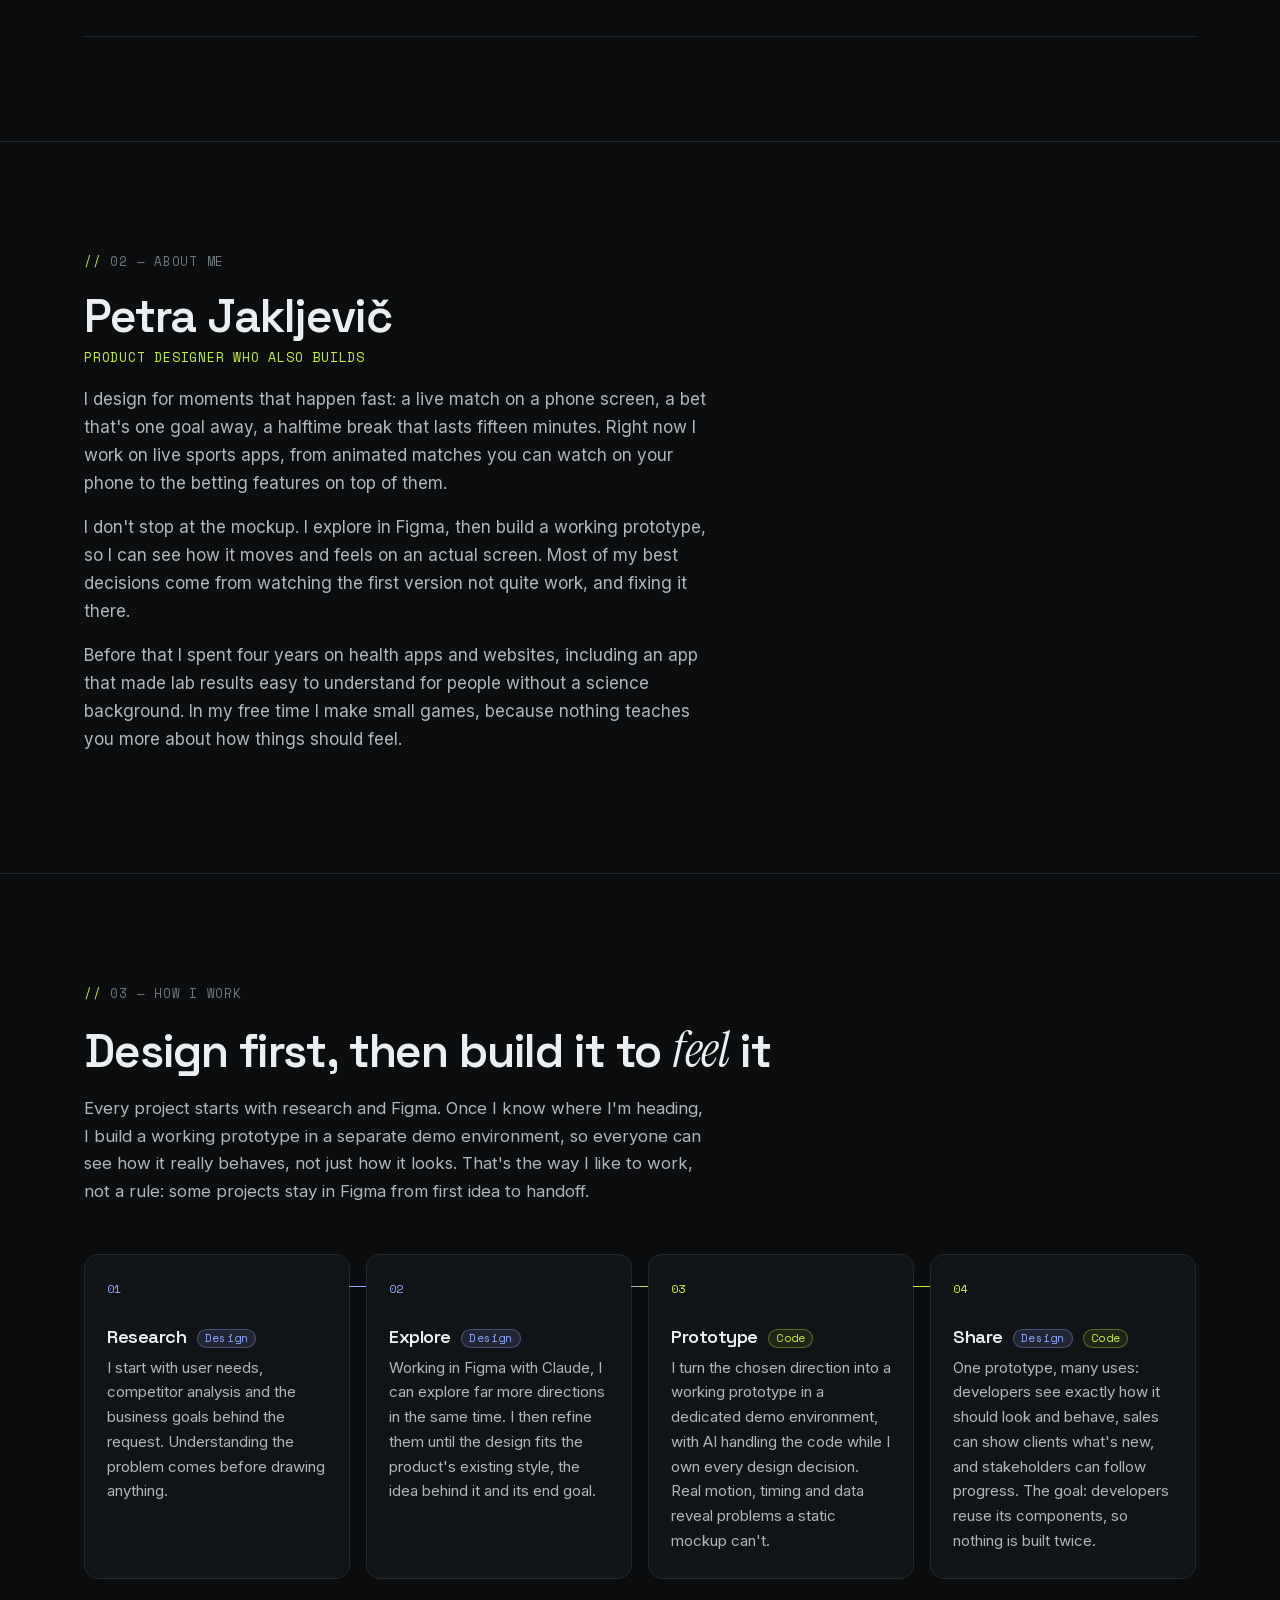
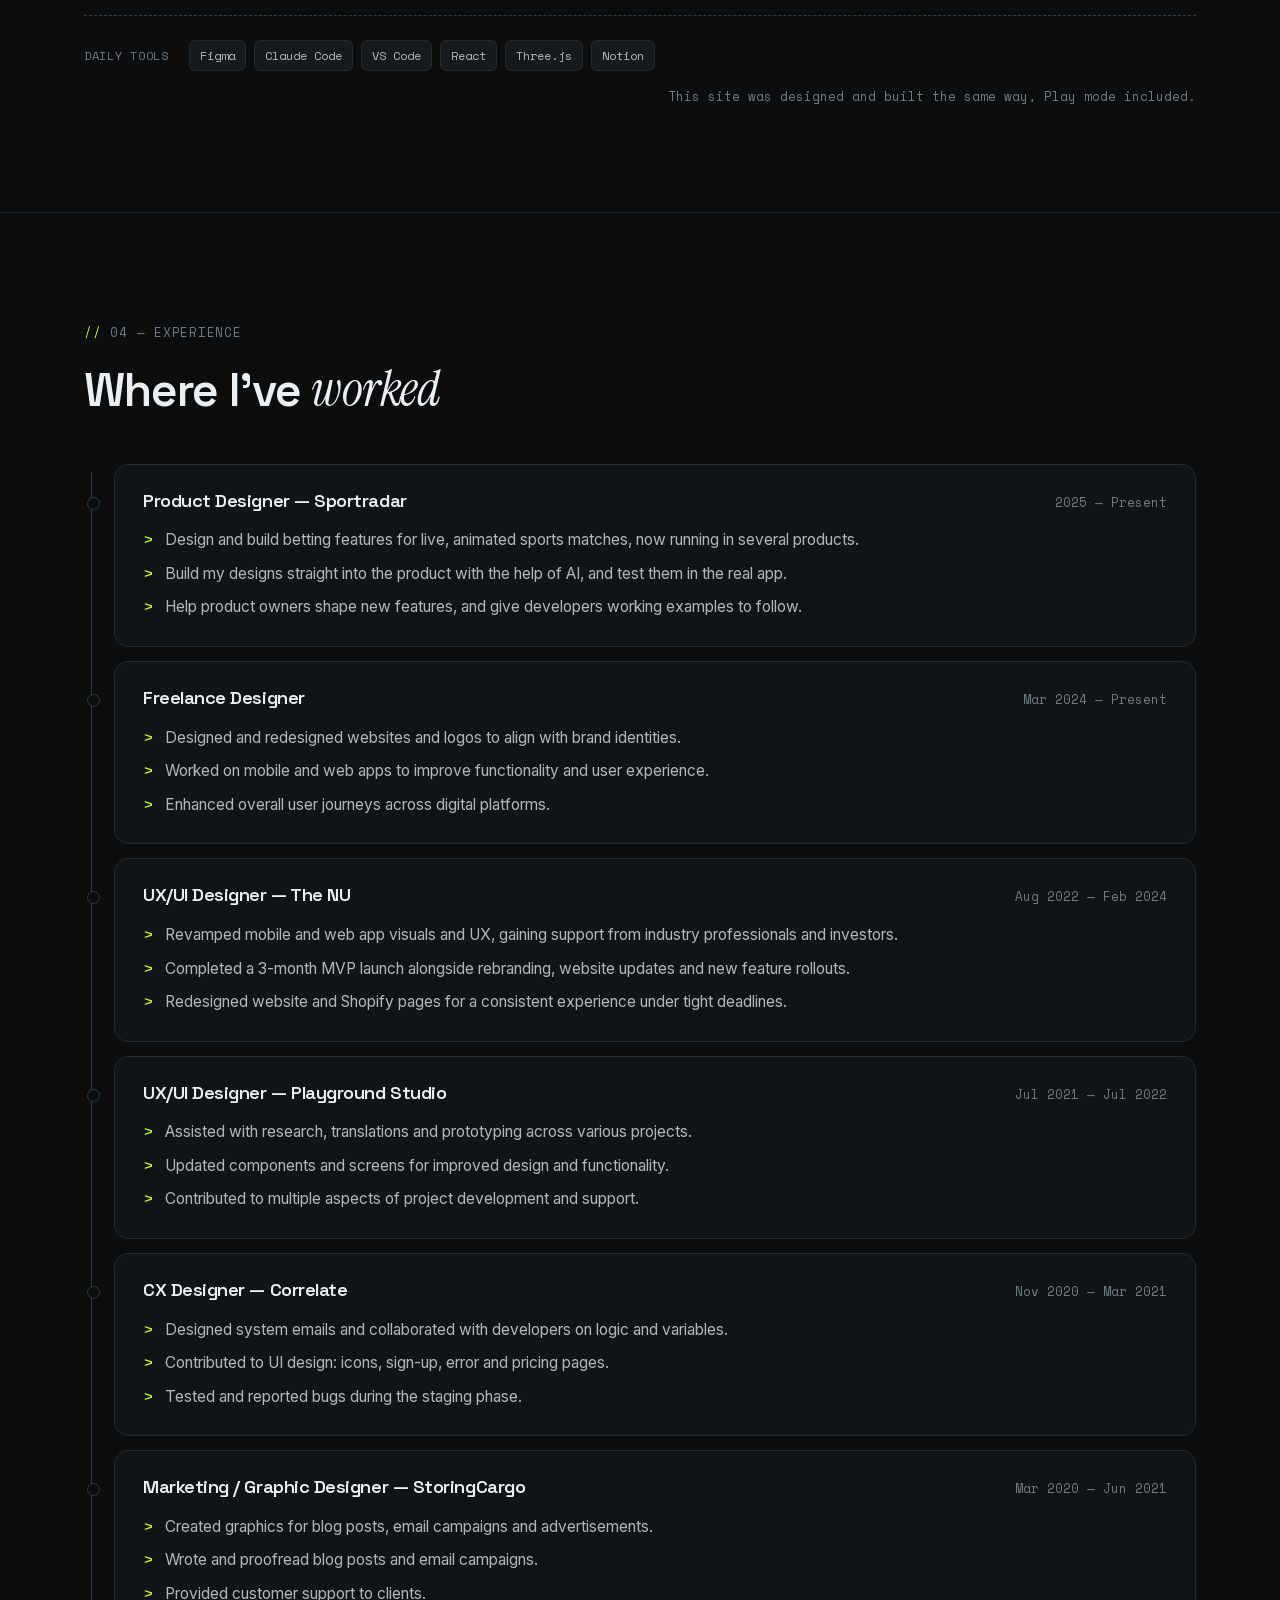
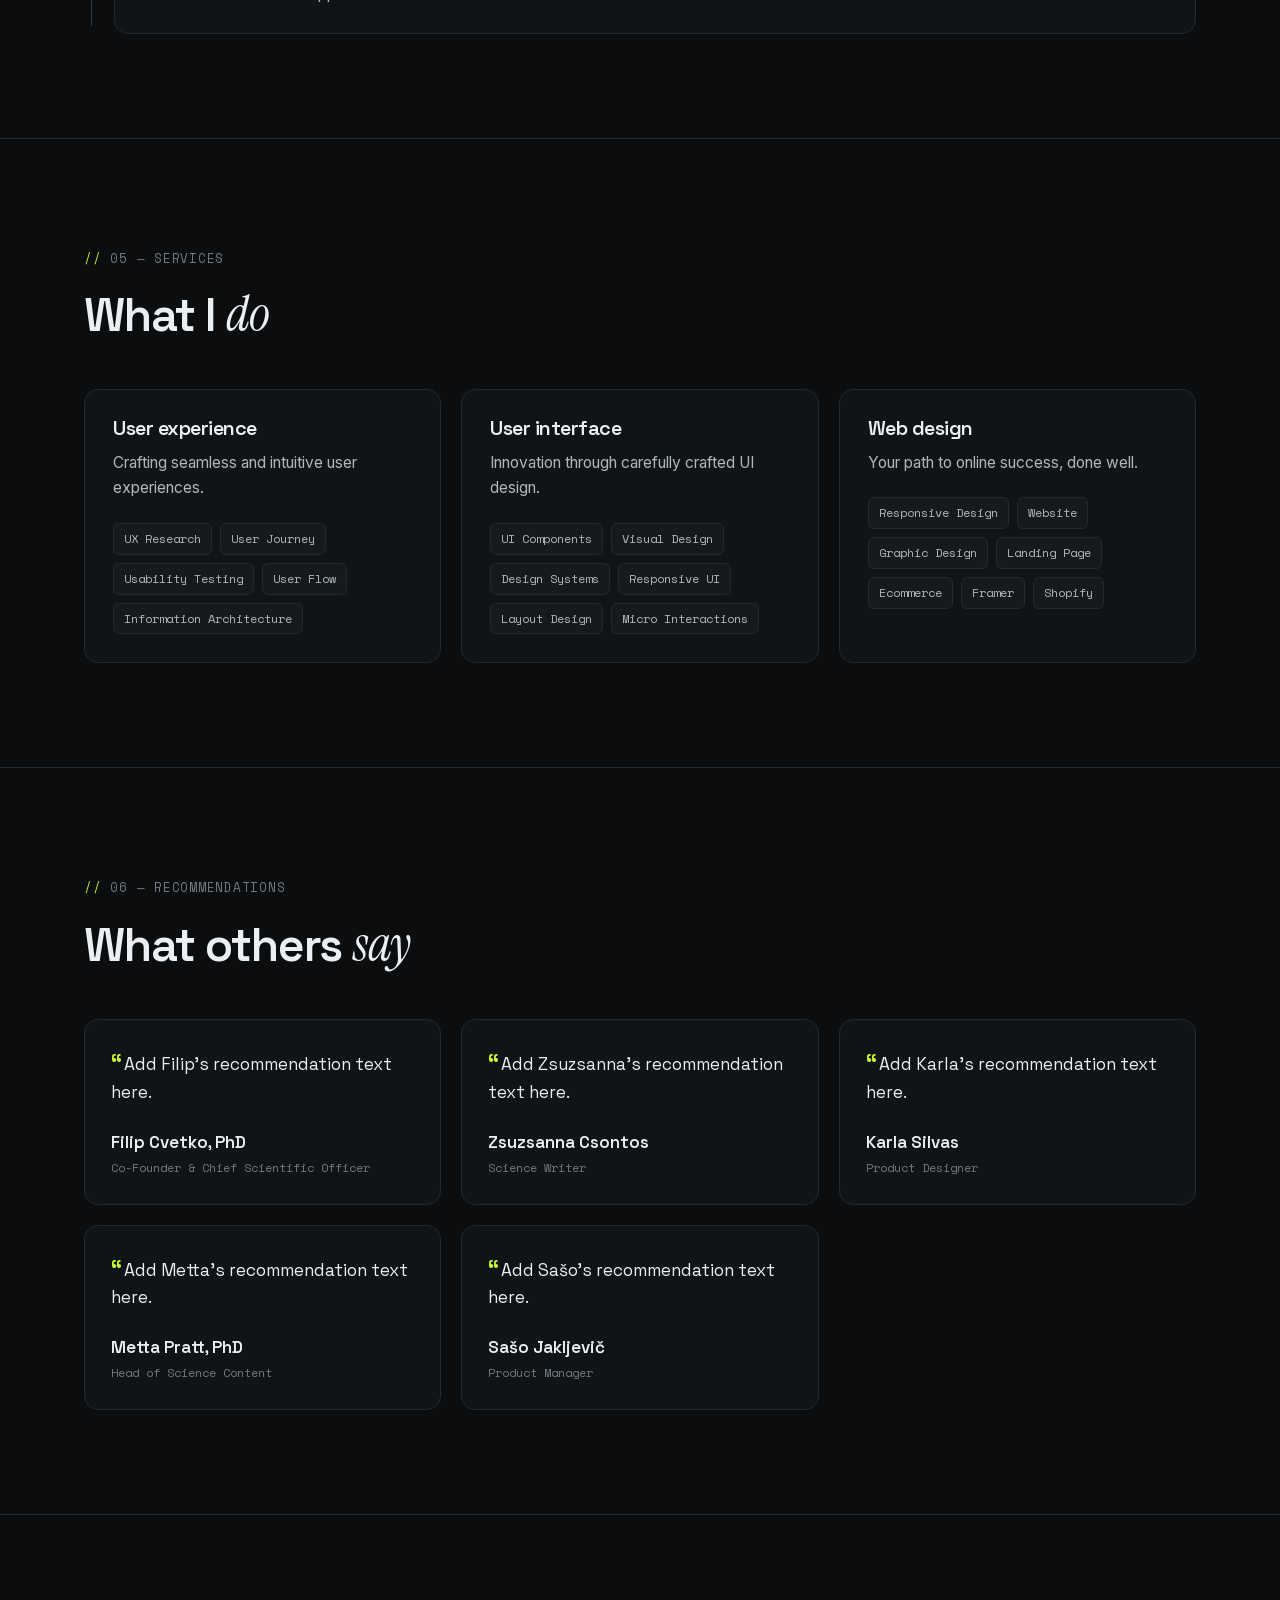
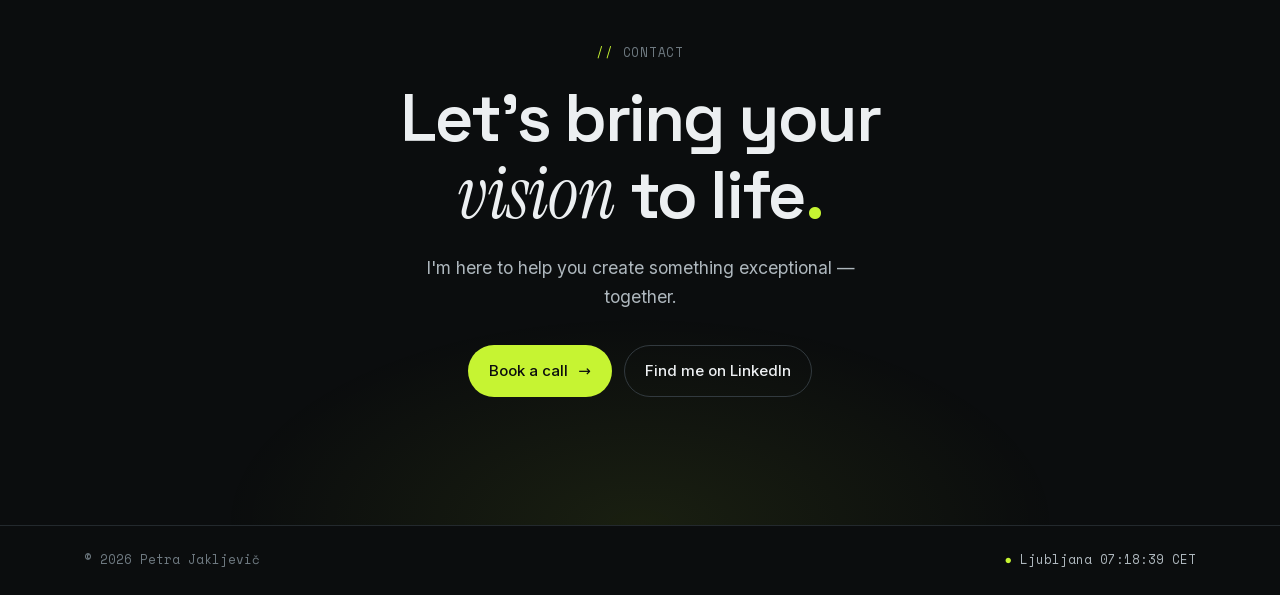
==== commit 58226f24: "Live sports hover preview: a drawn pitch with a bet that wins The abstract bet chips didn't say what" ====
--- a/index.html
+++ b/index.html
@@ -5,9 +5,9 @@
 <meta name="viewport" content="width=device-width, initial-scale=1.0" />
 <title>Petra Jakljevič — UX/UI Designer</title>
 <meta name="description" content="Portfolio of Petra Jakljevič, a UX/UI designer turning real-world problems into clean, usable products across web, mobile and ecommerce." />
-<link rel="stylesheet" href="fonts.css?v=20261107-4" />
-<link rel="stylesheet" href="styles.css?v=20261107-4" />
-<link rel="stylesheet" href="play.css?v=20261107-4" />
+<link rel="stylesheet" href="fonts.css?v=20261107-5" />
+<link rel="stylesheet" href="styles.css?v=20261107-5" />
+<link rel="stylesheet" href="play.css?v=20261107-5" />
 </head>
 <body>
 
@@ -121,22 +121,12 @@
         <!-- Hover preview: small made-up animations that show the idea, not real product screens -->
         <div class="peek" aria-hidden="true">
           <div class="demo demo--bet" data-demo="bet">
-            <div class="d-chip"><i class="d-ring" style="--p:30"></i><b>Over 2.5</b></div>
-            <div class="d-chip d-chip--live"><i class="d-ring d-ring--fill"></i><b>To win</b></div>
-            <div class="d-chip"><i class="d-ring" style="--p:60"></i><b>20+ pts</b></div>
-          </div>
-          <div class="demo demo--ht" data-demo="ht">
-            <svg viewBox="0 0 160 100"><g fill="none" stroke="currentColor" stroke-width=".8"><rect x="4" y="4" width="152" height="92" rx="2"/><line x1="80" y1="4" x2="80" y2="96"/><circle cx="80" cy="50" r="12"/><rect x="4" y="28" width="20" height="44"/><rect x="136" y="28" width="20" height="44"/></g>
-              <circle class="d-heat d-heat--a" cx="118" cy="42" r="22"/><circle class="d-heat d-heat--b" cx="40" cy="58" r="20"/>
-              <circle class="d-shot" cx="140" cy="46" r="3"/><circle class="d-shot" cx="132" cy="60" r="3" style="animation-delay:.3s"/><circle class="d-shot" cx="126" cy="40" r="3" style="animation-delay:.6s"/></svg>
-          </div>
-          <div class="demo demo--court" data-demo="court">
-            <svg viewBox="0 0 100 70"><g fill="none" stroke="currentColor" stroke-width=".7"><rect x="2" y="2" width="96" height="66"/><rect x="38" y="2" width="24" height="26"/><circle cx="50" cy="28" r="8"/><path d="M8 2v18a44 44 0 0 0 84 0V2"/></g>
-              <circle class="d-p" r="2.6"><animateMotion dur="3s" repeatCount="indefinite" path="M10 8 C20 20 34 22 42 18"/></circle>
-              <circle class="d-p" r="2.6"><animateMotion dur="3.4s" repeatCount="indefinite" path="M90 40 C80 30 70 26 60 20"/></circle>
-              <circle class="d-p" r="2.6"><animateMotion dur="2.6s" repeatCount="indefinite" path="M50 60 C48 50 50 42 50 34"/></circle>
-              <circle class="d-p" r="2.6"><animateMotion dur="3.8s" repeatCount="indefinite" path="M16 44 C24 36 28 30 30 26"/></circle>
-              <circle class="d-p" r="2.6"><animateMotion dur="3.2s" repeatCount="indefinite" path="M84 10 C76 16 70 18 66 14"/></circle></svg>
+            <svg class="d-pitch" viewBox="0 0 160 100"><g fill="none" stroke="currentColor" stroke-width=".8"><rect x="4" y="4" width="152" height="92" rx="2"/><line x1="80" y1="4" x2="80" y2="96"/><circle cx="80" cy="50" r="12"/><rect x="4" y="28" width="20" height="44"/><rect x="136" y="28" width="20" height="44"/><rect x="4" y="40" width="7" height="20"/><rect x="149" y="40" width="7" height="20"/></g></svg>
+            <i class="d-ball"></i>
+            <span class="d-confetti"><i style="--x:-10px;--y:-55px;--r:180deg;--c:#C6F432"></i><i style="--x:58px;--y:-60px;--r:247deg;--c:#ffffff"></i><i style="--x:80px;--y:-68px;--r:314deg;--c:#8FA8FF"></i><i class="d-cf--dot" style="--x:99px;--y:-14px;--r:381deg;--c:#FF7A45"></i><i style="--x:123px;--y:-10px;--r:448deg;--c:#C6F432"></i><i style="--x:81px;--y:35px;--r:515deg;--c:#3ee6e6"></i><i style="--x:93px;--y:49px;--r:222deg;--c:#C6F432"></i><i class="d-cf--dot" style="--x:19px;--y:59px;--r:289deg;--c:#ffffff"></i><i style="--x:14px;--y:75px;--r:356deg;--c:#8FA8FF"></i><i style="--x:-46px;--y:48px;--r:423deg;--c:#FF7A45"></i><i style="--x:-67px;--y:57px;--r:490deg;--c:#C6F432"></i><i class="d-cf--dot" style="--x:-128px;--y:18px;--r:197deg;--c:#3ee6e6"></i><i style="--x:-102px;--y:8px;--r:264deg;--c:#C6F432"></i><i style="--x:-106px;--y:-45px;--r:331deg;--c:#ffffff"></i><i style="--x:-76px;--y:-40px;--r:398deg;--c:#8FA8FF"></i><i class="d-cf--dot" style="--x:-25px;--y:-78px;--r:465deg;--c:#FF7A45"></i></span>
+            <span class="d-goal"><span class="d-goal__t">GOAL</span></span>
+            <span class="d-score"><i></i>67' <span class="d-swap"><b class="d-s1">2–1</b><b class="d-s2">3–1</b></span></span>
+            <div class="d-bet"><span class="d-swap d-bet__icon"><i class="d-ring d-n1"></i><svg class="d-check d-n2" viewBox="0 0 20 20"><circle cx="10" cy="10" r="8.2"/><path d="M6.2 10.3l2.6 2.6 5-5.2"/></svg></span><span class="d-bet__l">Over goals</span><span class="d-bet__v"><span class="d-swap"><b class="d-n1">2</b><b class="d-n2">3</b></span>/2.5</span></div>
           </div>
           <div class="demo demo--dl" data-demo="dl">
             <div class="d-lane"><i class="d-wall d-wall--l"></i><i class="d-wall d-wall--r"></i><i class="d-blk d-blk--a"></i><i class="d-blk d-blk--b"></i><b class="d-cube"></b><span class="d-close">CLOSE!</span></div>
@@ -363,7 +353,7 @@
     </div>
   </footer>
 
-  <script src="main.js?v=20261107-4"></script>
-  <script src="play.js?v=20261107-4"></script>
+  <script src="main.js?v=20261107-5"></script>
+  <script src="play.js?v=20261107-5"></script>
 </body>
 </html>
--- a/styles.css
+++ b/styles.css
@@ -575,44 +575,56 @@
 .demo.is-on{display:flex}
 .demo svg{width:82%;height:auto}
 
-/* bet: three chips, the middle one fills up and flashes green */
-.demo--bet{flex-direction:column;gap:10px;background:radial-gradient(80% 80% at 50% 100%, rgba(198,244,50,.10), transparent 70%)}
-.d-chip{display:flex;align-items:center;gap:10px;padding:8px 14px 8px 8px;border-radius:999px;background:rgba(255,255,255,.06);border:1px solid rgba(255,255,255,.1);
-  font:500 13px/1 var(--body);color:var(--ink);width:150px}
-.d-ring{--p:0;width:20px;height:20px;border-radius:50%;flex:none;background:conic-gradient(var(--accent) calc(var(--p)*1%), rgba(255,255,255,.14) 0);
-  -webkit-mask:radial-gradient(farthest-side, transparent 60%, #000 62%);mask:radial-gradient(farthest-side, transparent 60%, #000 62%)}
+/* live sports: a goal goes in on a drawn pitch and the bet on top fills up and wins */
 @property --p{syntax:"<number>";inherits:false;initial-value:0}
-.d-ring--fill{animation:dFill 3.2s var(--ease) infinite}
-@keyframes dFill{0%{--p:5}70%,100%{--p:100}}
-.d-chip--live{animation:dWin 3.2s ease infinite}
-@keyframes dWin{0%,68%{background:rgba(255,255,255,.06);border-color:rgba(255,255,255,.1)}76%{background:rgba(198,244,50,.28);border-color:var(--accent)}100%{background:rgba(198,244,50,.1);border-color:rgba(198,244,50,.4)}}
-
-/* halftime: heat patches grow, shots pop in */
-.d-heat{opacity:0;animation:dHeat 3.6s ease infinite}
-.d-heat--a{fill:#FF7A45;filter:blur(6px)}
-.d-heat--b{fill:var(--design);filter:blur(6px);animation-delay:.4s}
-@keyframes dHeat{0%{opacity:0;transform:scale(.6)}30%,80%{opacity:.55;transform:scale(1)}100%{opacity:0}}
-.demo--ht svg circle.d-heat{transform-box:fill-box;transform-origin:center}
-.d-shot{fill:var(--accent);opacity:0;transform-box:fill-box;transform-origin:center;animation:dShot 3.6s ease infinite 1s}
-@keyframes dShot{0%{opacity:0;transform:scale(0)}15%,70%{opacity:1;transform:scale(1)}100%{opacity:0}}
-
-/* basketball: players moving along their paths (SVG animateMotion) */
-.demo--court{color:rgba(255,186,120,.55);background:radial-gradient(80% 80% at 50% 0%, rgba(255,140,60,.10), transparent 70%)}
-.d-p{fill:var(--design)}
-.d-p:nth-of-type(odd){fill:#FF7A45}
-
-/* gas bomber: a bean drops and puffs out in a cross */
-.demo--gas{background:#0e1408}
-.d-grid{position:absolute;inset:18px;background:
-  linear-gradient(rgba(255,255,255,.06) 1px, transparent 1px) 0 0/32px 32px,
-  linear-gradient(90deg, rgba(255,255,255,.06) 1px, transparent 1px) 0 0/32px 32px}
-.d-bean{position:absolute;left:calc(50% - 13px);top:calc(50% - 9px);width:26px;height:18px;border-radius:50%;background:#8a4b2a;box-shadow:inset -3px -3px 0 rgba(0,0,0,.25);
-  animation:dBean 3s ease-in infinite}
-@keyframes dBean{0%{transform:translateY(-90px);opacity:1}30%{transform:translateY(0)}38%{transform:scale(1.25,.8)}46%,100%{transform:scale(0);opacity:0}}
-.d-puff{position:absolute;left:calc(50% - 22px);top:calc(50% - 22px);width:44px;height:44px;border-radius:50%;
-  background:radial-gradient(circle, rgba(159,209,42,.85), rgba(94,132,16,0) 70%);opacity:0;animation:dPuff 3s ease-out infinite}
-.d-puff--l{--x:-44px;--y:0} .d-puff--r{--x:44px;--y:0} .d-puff--u{--x:0;--y:-44px} .d-puff--d{--x:0;--y:44px} .d-puff--c{--x:0;--y:0}
-@keyframes dPuff{0%,40%{opacity:0;transform:translate(0,0) scale(.3)}55%{opacity:1;transform:translate(var(--x),var(--y)) scale(1)}100%{opacity:0;transform:translate(calc(var(--x) + 30px),var(--y)) scale(1.4)}}
+.demo--bet{color:rgba(255,255,255,.2);background:radial-gradient(90% 80% at 50% 50%, rgba(90,190,100,.14), transparent 75%)}
+.demo--bet .d-pitch{width:86%}
+.d-ball{position:absolute;width:9px;height:9px;margin:-4.5px 0 0 -4.5px;border-radius:50%;background:#fff;box-shadow:0 0 8px rgba(255,255,255,.6);
+  animation:dBall 4s var(--ease) infinite}
+@keyframes dBall{0%{left:46%;top:58%;opacity:0}6%{opacity:1}26%{left:64%;top:34%}48%{left:91%;top:49%;opacity:1}56%,100%{left:92%;top:50%;opacity:0}}
+/* confetti bursts out from the centre when the goal goes in, then drifts down */
+.d-confetti{position:absolute;left:50%;top:50%}
+.d-confetti i{position:absolute;left:-3px;top:-1.5px;width:6px;height:3px;border-radius:1px;background:var(--c);opacity:0;animation:dConfetti 4s infinite}
+.d-confetti i.d-cf--dot{width:4px;height:4px;border-radius:50%}
+@keyframes dConfetti{0%,49%{opacity:0;transform:translate(0,0) rotate(0) scale(.4)}
+  51%{opacity:1;animation-timing-function:cubic-bezier(.1,.8,.3,1)}
+  68%{opacity:1;transform:translate(var(--x),var(--y)) rotate(var(--r)) scale(1)}
+  88%{opacity:0;transform:translate(calc(var(--x) * 1.1),calc(var(--y) + 34px)) rotate(calc(var(--r) * 2)) scale(1)}
+  100%{opacity:0}}
+/* GOAL types itself out letter by letter */
+.d-goal{position:absolute;left:50%;top:50%;transform:translate(-50%,-50%);font:700 26px/1 var(--mono);letter-spacing:.14em;color:var(--accent);
+  text-shadow:0 0 18px rgba(198,244,50,.45);opacity:0;animation:dGoalShow 4s infinite}
+@keyframes dGoalShow{0%,49%{opacity:0}50%,80%{opacity:1}86%,100%{opacity:0}}
+.d-goal__t{display:inline-block;clip-path:inset(0 100% 0 0);animation:dType 4s infinite}
+@keyframes dType{0%,50%{clip-path:inset(0 100% 0 0);animation-timing-function:steps(4,jump-start)}62%,100%{clip-path:inset(0 0 0 0)}}
+.d-score{position:absolute;left:50%;top:12px;transform:translateX(-50%);display:flex;align-items:center;gap:6px;padding:5px 8px;border-radius:6px;background:rgba(8,10,12,.8);
+  font:500 11px/1 var(--mono);color:var(--muted)}
+.d-score i{width:6px;height:6px;border-radius:50%;background:#ff4d4d;animation:dLive 1.2s ease infinite}
+@keyframes dLive{50%{opacity:.3}}
+.d-score b{color:var(--ink);font-weight:600}
+/* the bet chip, built like the real one: progress ring, label, then current/target.
+   When the bet lands, the ring becomes a check and the numbers turn lime. */
+.d-bet{position:absolute;left:50%;bottom:14px;transform:translateX(-50%);display:flex;align-items:center;gap:8px;padding:7px 14px 7px 8px;
+  border-radius:999px;background:rgba(18,19,21,.94);box-shadow:0 0 0 1px rgba(255,255,255,.06);font:400 14px/1 var(--body);white-space:nowrap;
+  animation:dChipIn .6s var(--ease) .15s backwards}
+/* each time the preview opens, the pill slides up into the window from below its edge */
+@keyframes dChipIn{from{transform:translate(-50%,calc(100% + 20px))}to{transform:translate(-50%,0)}}
+.d-bet__icon{width:20px;height:20px;flex:none;place-items:center}
+.d-bet__icon > *{display:block}
+.d-ring{--p:80;width:20px;height:20px;border-radius:50%;background:conic-gradient(rgba(255,255,255,.85) calc(var(--p)*1%), rgba(255,255,255,.16) 0);
+  -webkit-mask:radial-gradient(farthest-side, transparent 72%, #000 75%);mask:radial-gradient(farthest-side, transparent 72%, #000 75%)}
+.demo .d-check{width:20px;height:20px;fill:none;stroke:var(--accent);stroke-width:2;stroke-linecap:round;stroke-linejoin:round}
+.d-bet__l{color:var(--muted);margin-right:8px}
+.d-bet__v{color:var(--ink);font-variant-numeric:tabular-nums;animation:dWinInk 4s infinite}
+.d-bet__v b{font-weight:700}
+@keyframes dWinInk{0%,49%{color:var(--ink)}53%,96%{color:var(--accent)}100%{color:var(--ink)}}
+/* two values share one spot and swap when the goal goes in */
+.d-swap{display:inline-grid;justify-items:end}
+.d-swap > *{grid-area:1/1}
+.d-s1,.d-n1{animation:dSwapOut 4s infinite}
+.d-s2,.d-n2{opacity:0;animation:dSwapIn 4s infinite}
+@keyframes dSwapOut{0%,49%{opacity:1}53%,96%{opacity:0}100%{opacity:1}}
+@keyframes dSwapIn{0%,49%{opacity:0}53%,96%{opacity:1}100%{opacity:0}}
 
 /* NU: a result slides into the healthy range */
 .demo--nu{flex-direction:column;gap:14px;padding:0 34px;align-items:stretch}
@@ -628,7 +640,7 @@
 
 @media (prefers-reduced-motion:reduce){
   .demo *,.demo{animation:none !important}
-  .d-ring--fill{--p:100} .d-heat{opacity:.5} .d-shot,.d-verdict{opacity:1} .d-dot{left:52%} .d-bean{display:none} .d-puff{opacity:.7;transform:translate(var(--x),var(--y))}
+  .d-ball,.d-goal,.d-s1,.d-n1{opacity:0} .d-confetti{display:none} .d-s2,.d-n2{opacity:1} .d-bet__v{color:var(--accent)} .d-verdict{opacity:1} .d-dot{left:52%}
   .peek{transition:opacity .2s ease}
 }
 @media (max-width:680px){
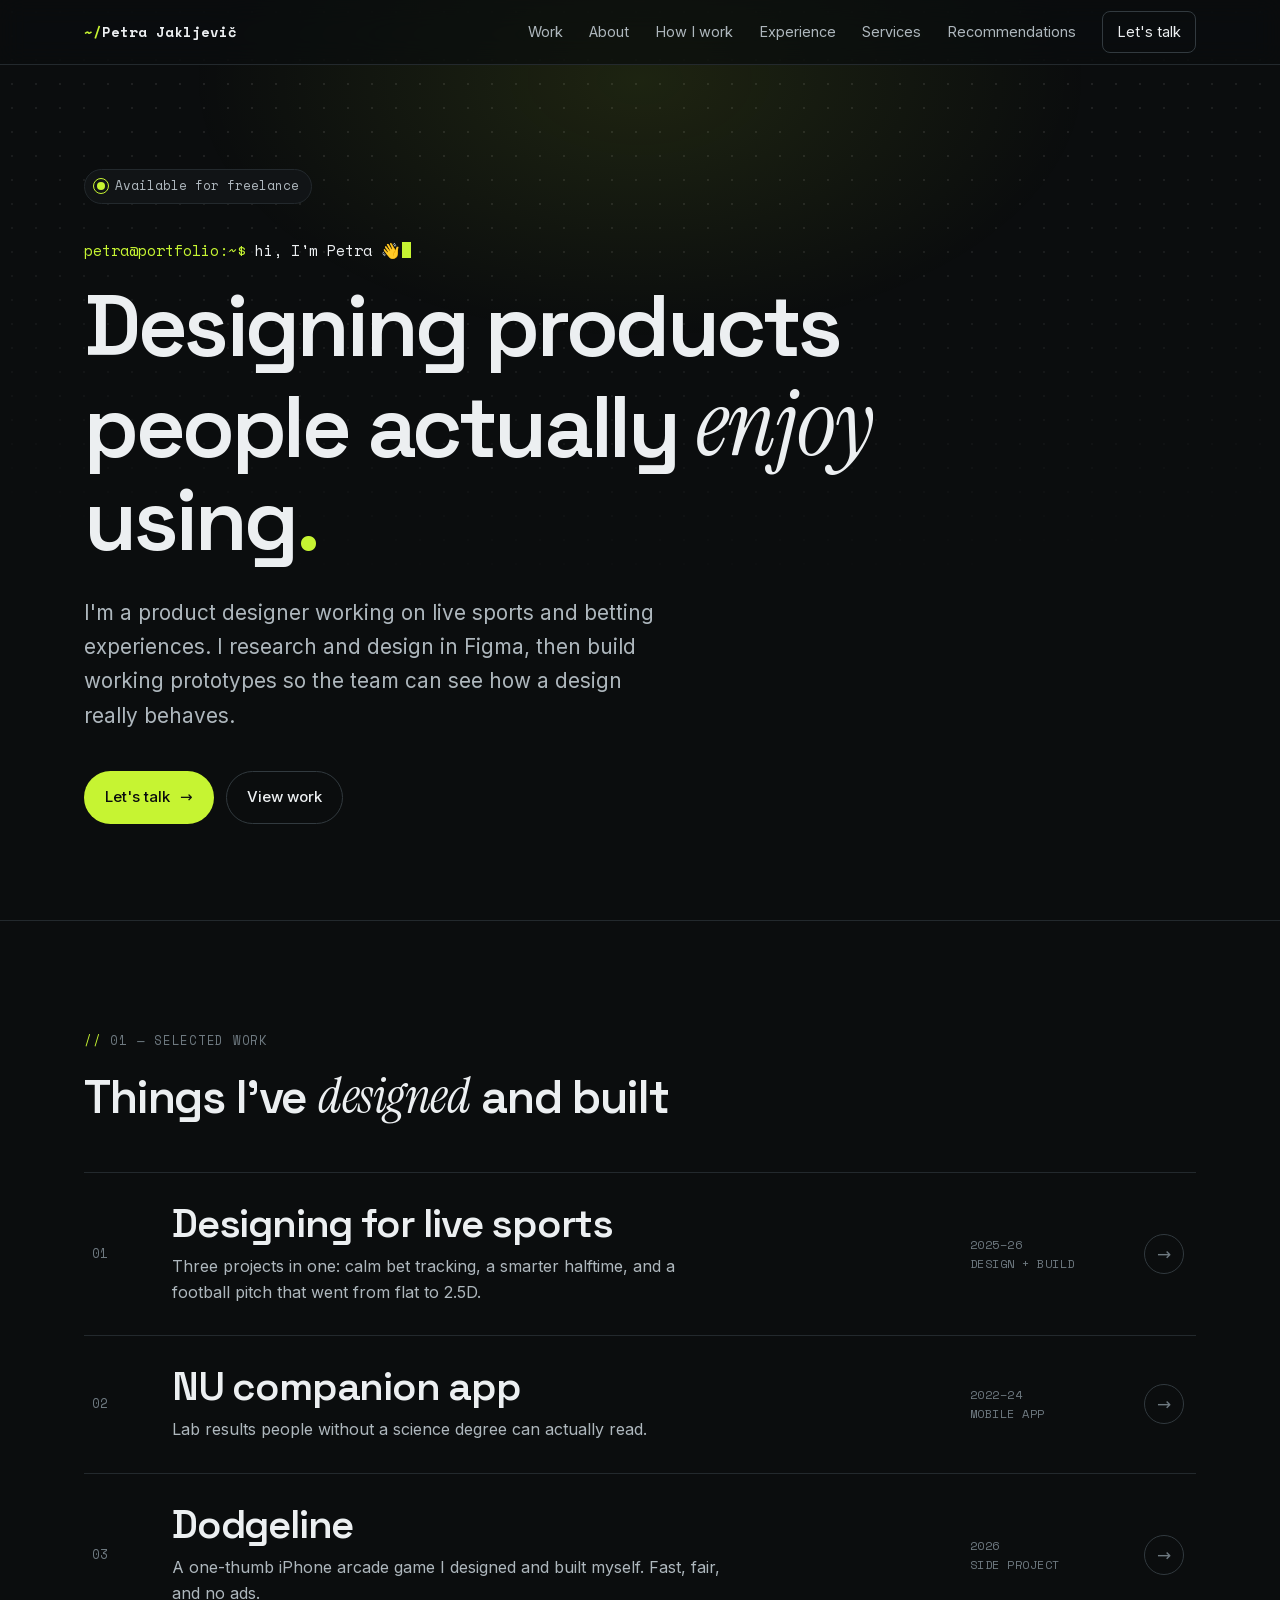
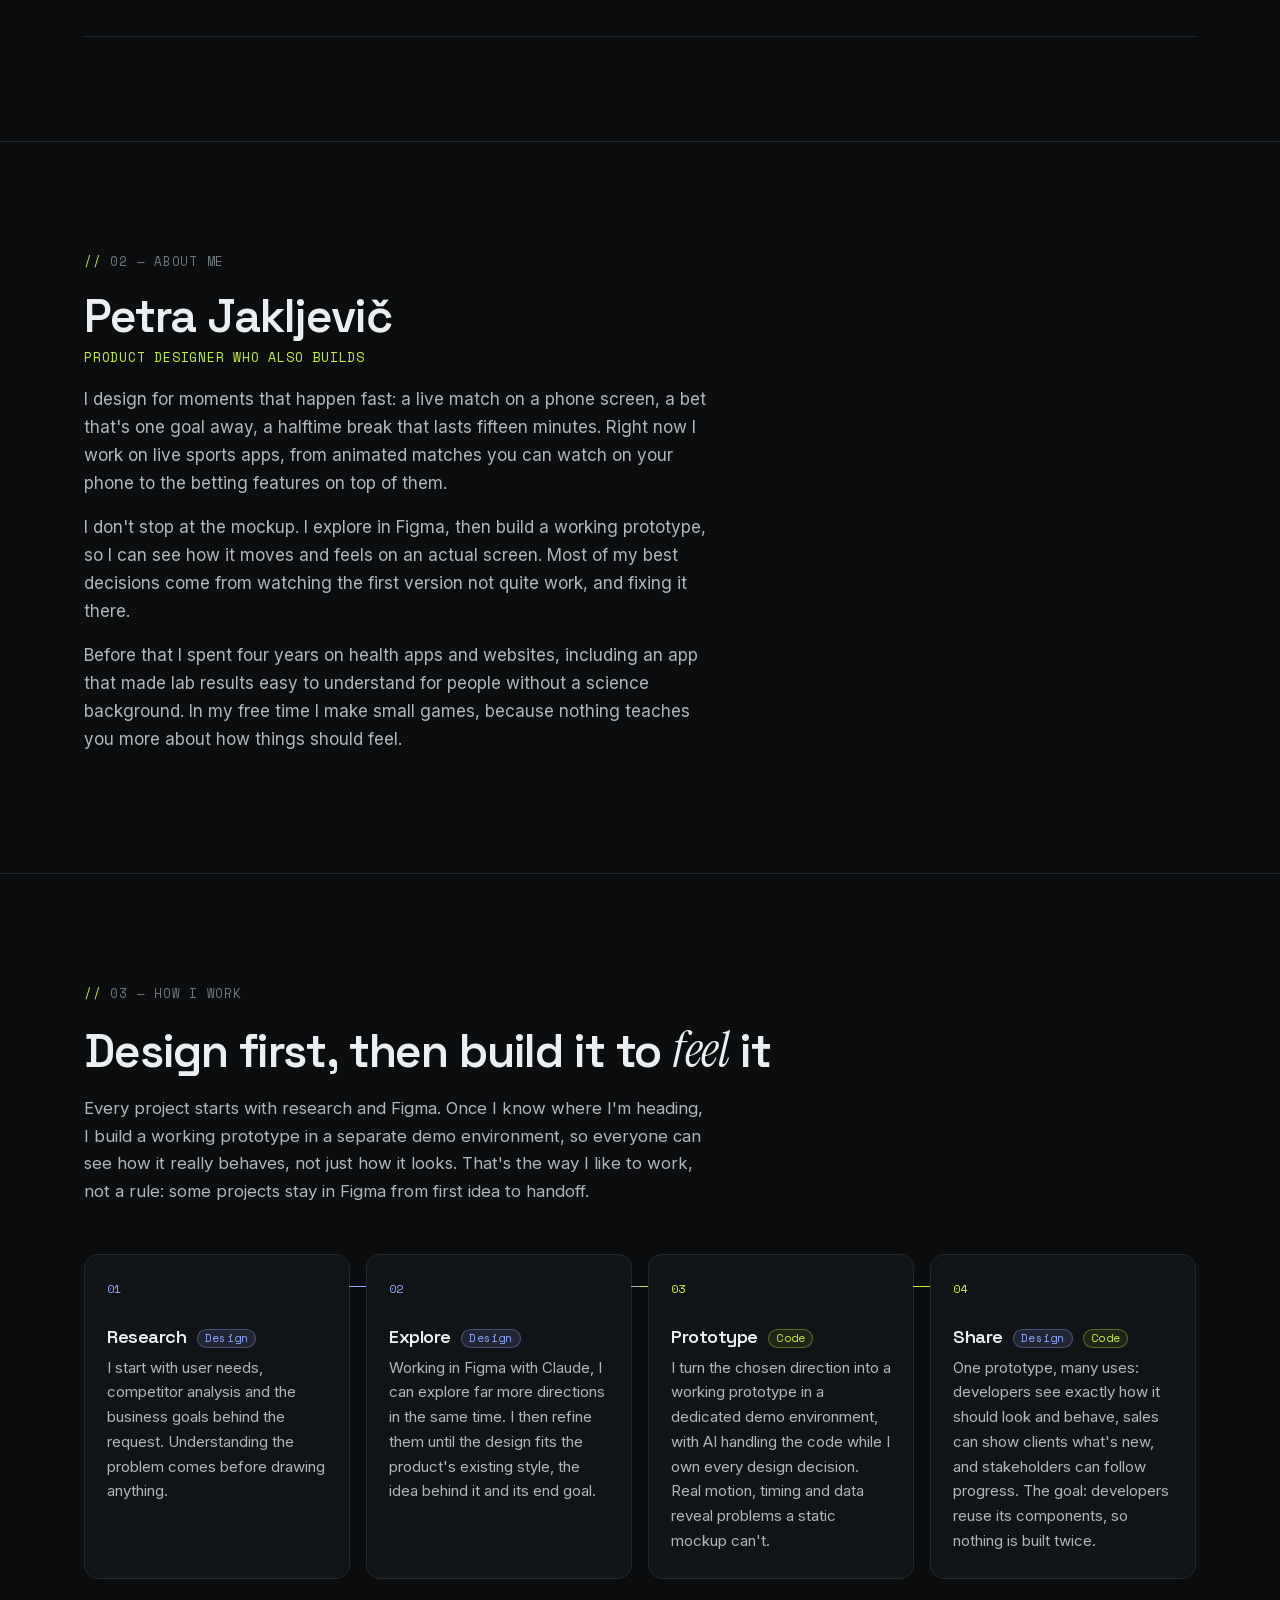
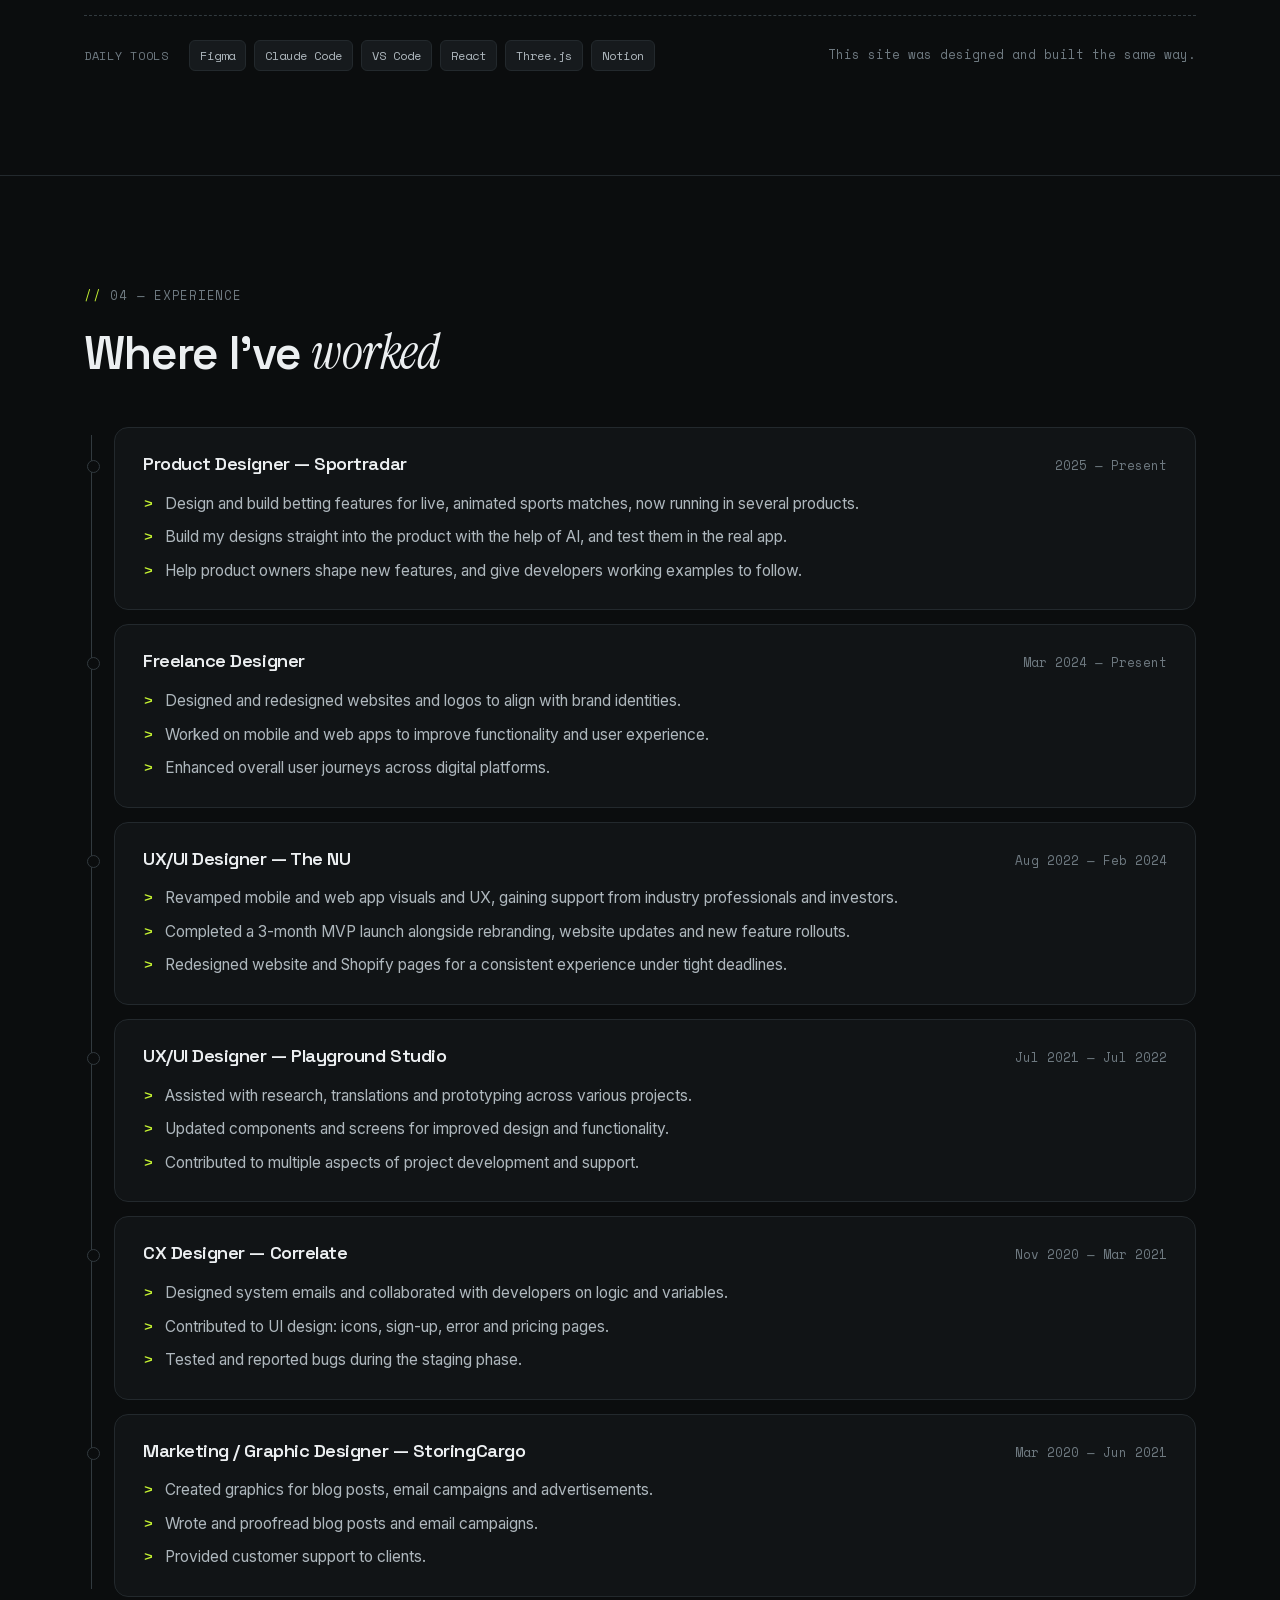
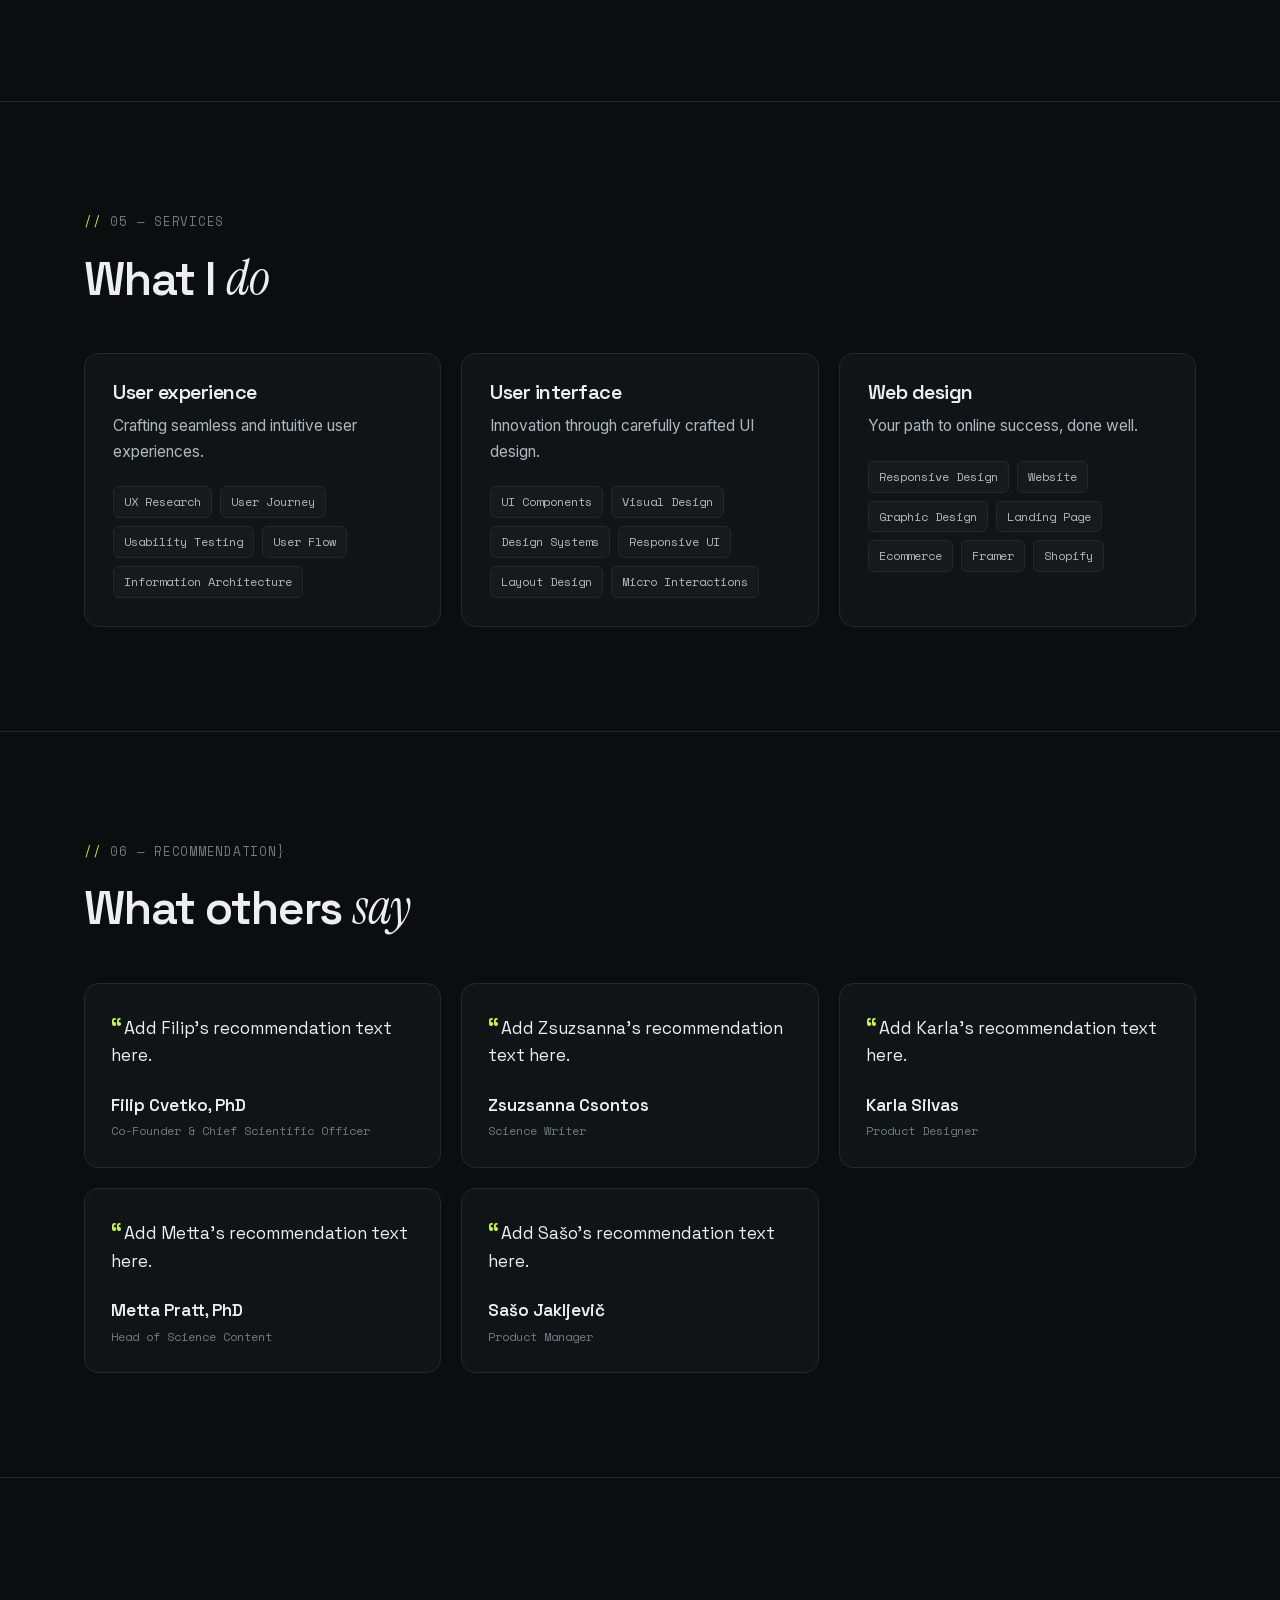
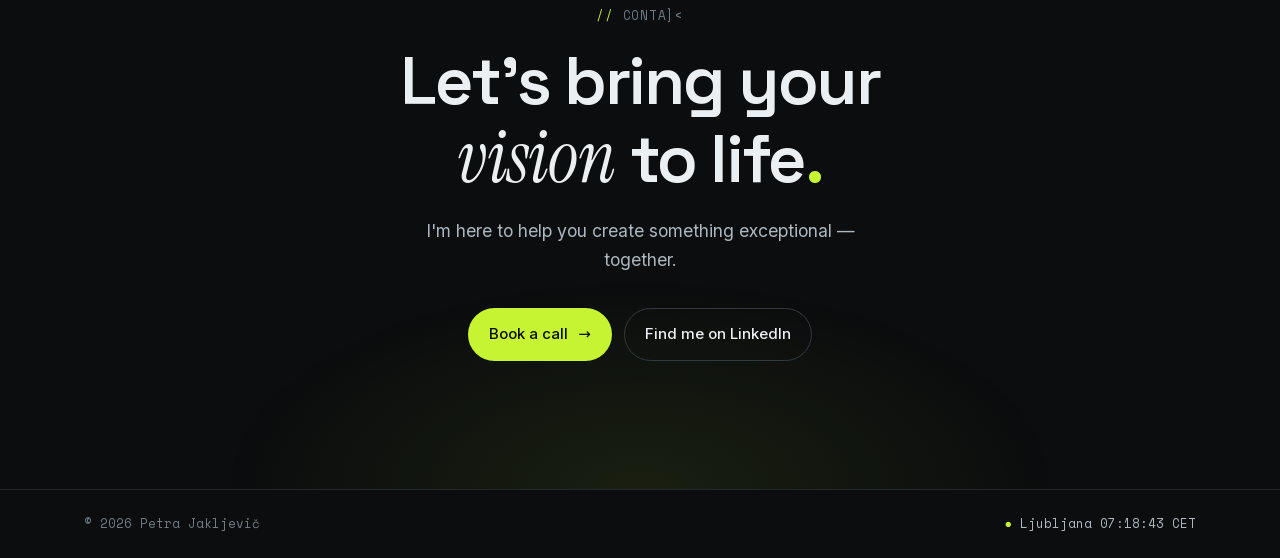
==== commit 432506e3: "Take Play mode off the homepage for now Removes the Classic/Play switch from the nav and the Play se" ====
--- a/index.html
+++ b/index.html
@@ -7,7 +7,6 @@
 <meta name="description" content="Portfolio of Petra Jakljevič, a UX/UI designer turning real-world problems into clean, usable products across web, mobile and ecommerce." />
 <link rel="stylesheet" href="fonts.css?v=20261107-5" />
 <link rel="stylesheet" href="styles.css?v=20261107-5" />
-<link rel="stylesheet" href="play.css?v=20261107-5" />
 </head>
 <body>
 
@@ -24,43 +23,11 @@
         <a href="#recommendations">Recommendations</a>
         <a class="nav__cta" href="https://calendly.com/jakljevicpetra/30min" target="_blank" rel="noopener">Let's talk</a>
       </nav>
-      <div class="mode" role="group" aria-label="Site version">
-        <button type="button" class="mode__btn" data-mode="classic" aria-pressed="true">Classic</button>
-        <button type="button" class="mode__btn" data-mode="play" aria-pressed="false"><span aria-hidden="true">💨</span> Play</button>
-      </div>
       <button class="nav__toggle" id="navToggle" aria-label="Open menu" aria-expanded="false">
         <span></span><span></span>
       </button>
     </div>
   </header>
-
-  <!-- ============ PLAY MODE (the portfolio as a small 3D island; built by play.js, Three.js loads only when Play is picked) ============ -->
-  <section class="play" id="play" hidden aria-label="Play mode: walk around a 3D island to see the portfolio">
-    <div class="play__hud">
-      <p class="play__title">Petra<span>.</span>island <small>portfolio edition</small></p>
-      <span class="play__pill" id="pScore">Score <b id="pScoreNum">0</b></span>
-      <button type="button" class="play__pill play__found" id="pFound" aria-haspopup="dialog">
-        Boards <b id="pCount">0/7</b><span class="play__pips" id="pPips" aria-hidden="true"></span>
-      </button>
-      <button type="button" class="play__pill" id="pSound" aria-pressed="true">Sound on</button>
-    </div>
-    <div class="play__news" id="pNews" aria-live="polite"></div>
-    <div class="play__stage" id="pStage">
-      <canvas id="pCanvas" role="img" aria-label="A small 3D island. The portfolio stands on billboards around it. Use Boards to see the list without playing."></canvas>
-    </div>
-    <div class="play__pad" id="pPad">
-      <div class="play__zone" id="pZone">
-        <div class="play__stick" id="pStick"><b id="pKnob"></b></div>
-        <span class="play__zhint">Drag here to walk</span>
-      </div>
-      <button type="button" class="play__jump" id="pJump">Jump</button>
-    </div>
-    <p class="play__keys" id="pKeys"><span><kbd>WASD</kbd>/<kbd>↑↓←→</kbd> walk</span><span><kbd>Space</kbd> jump, twice to flip</span><span><kbd>E</kbd> read a board</span><span><kbd>B</kbd> board list</span></p>
-
-    <div class="play__veil" id="pVeil" hidden>
-      <div class="play__card" id="pCard" role="dialog" aria-modal="true" aria-labelledby="pCardTitle" tabindex="-1"></div>
-    </div>
-  </section>
 
   <main>
     <!-- ============ HERO ============ -->
@@ -191,7 +158,7 @@
           <ul class="chips">
             <li>Figma</li><li>Claude Code</li><li>VS Code</li><li>React</li><li>Three.js</li><li>Notion</li>
           </ul>
-          <p class="toolbox__note">This site was designed and built the same way, Play mode included.</p>
+          <p class="toolbox__note">This site was designed and built the same way.</p>
         </div>
       </div>
     </section>
@@ -354,6 +321,5 @@
   </footer>
 
   <script src="main.js?v=20261107-5"></script>
-  <script src="play.js?v=20261107-5"></script>
 </body>
 </html>
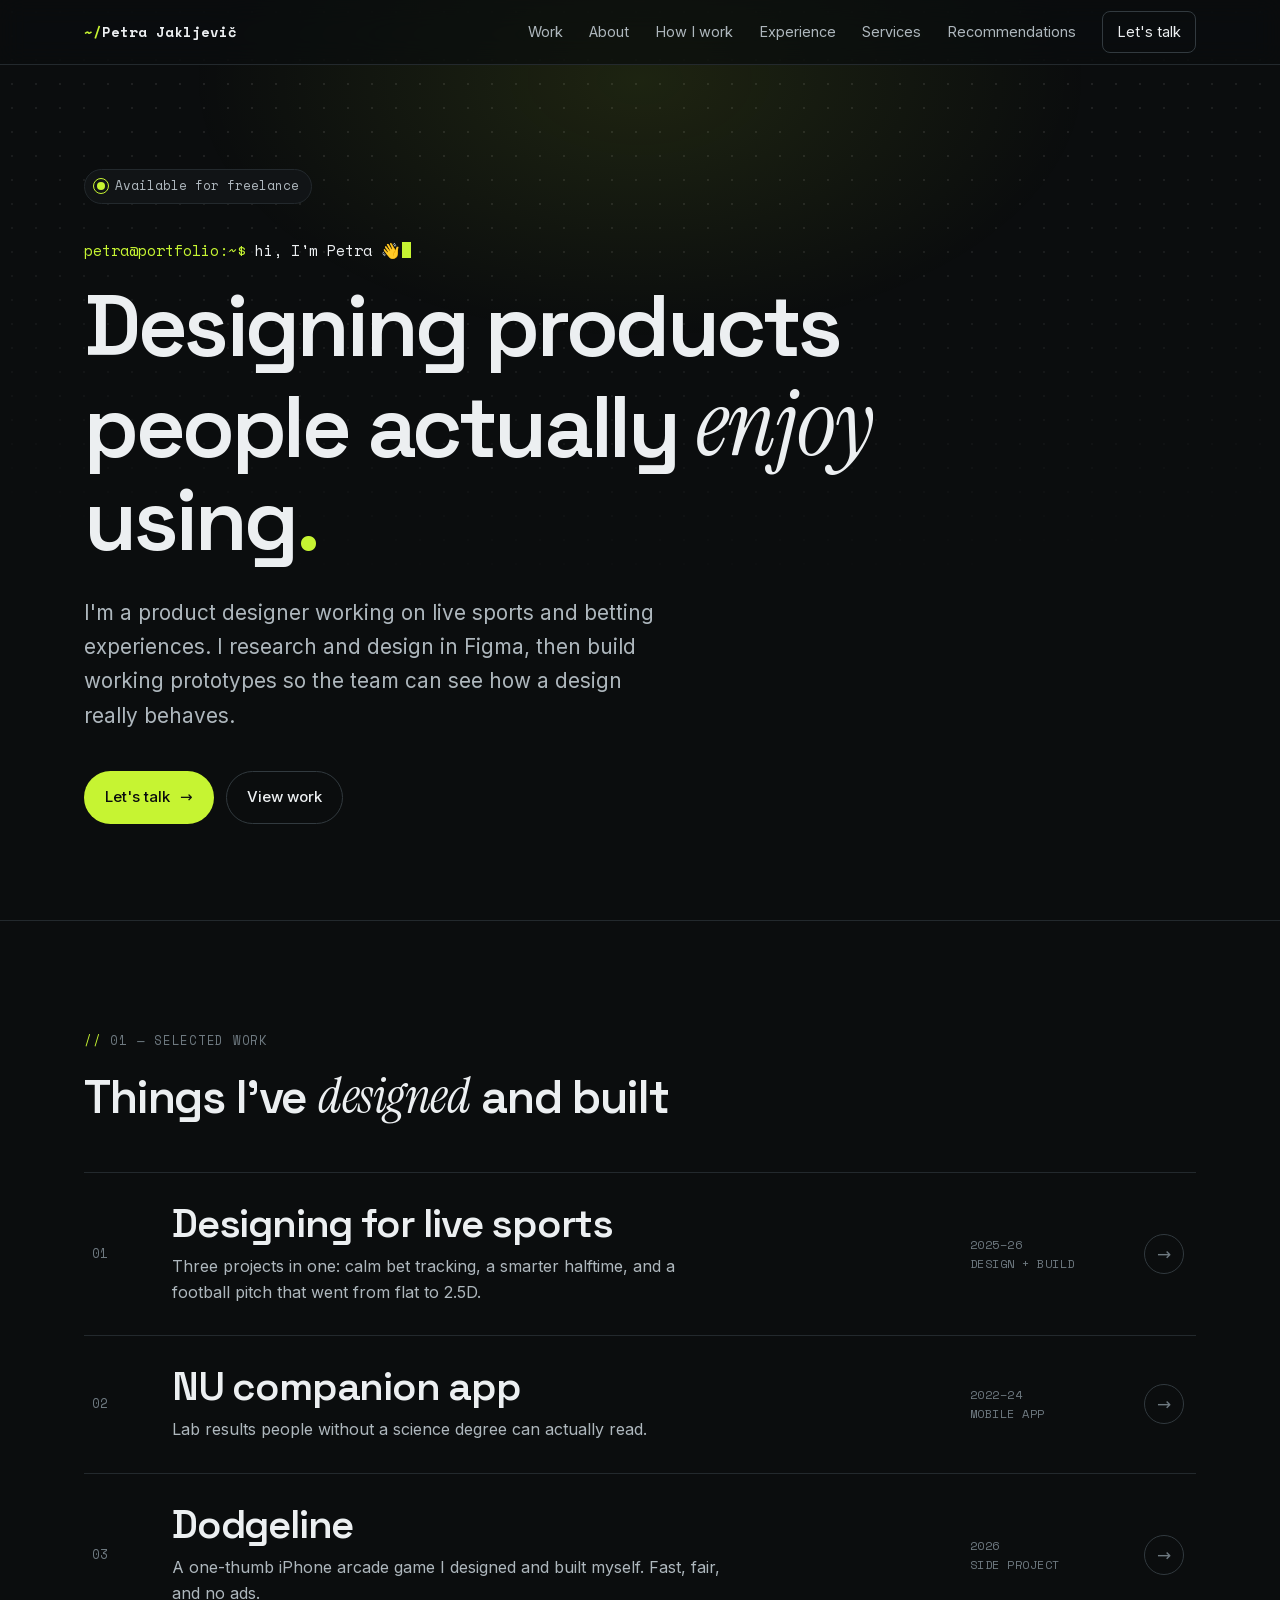
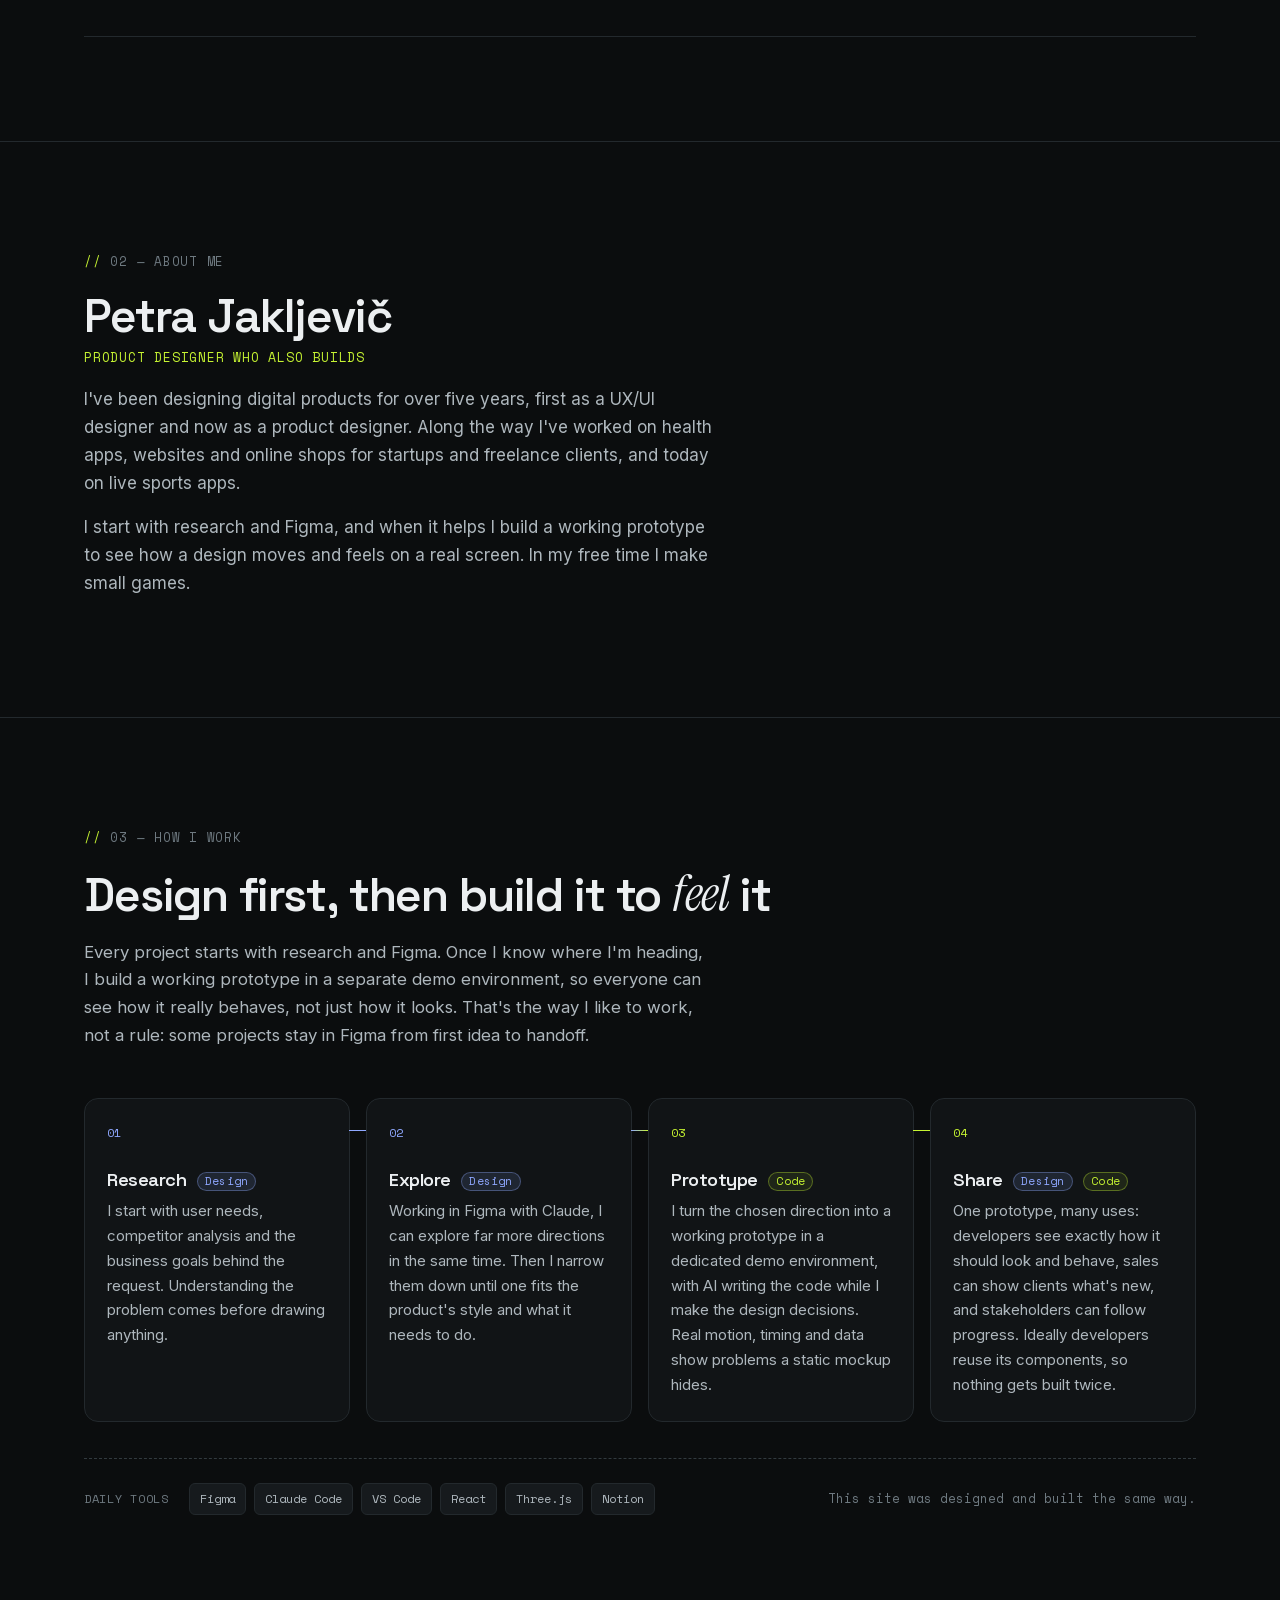
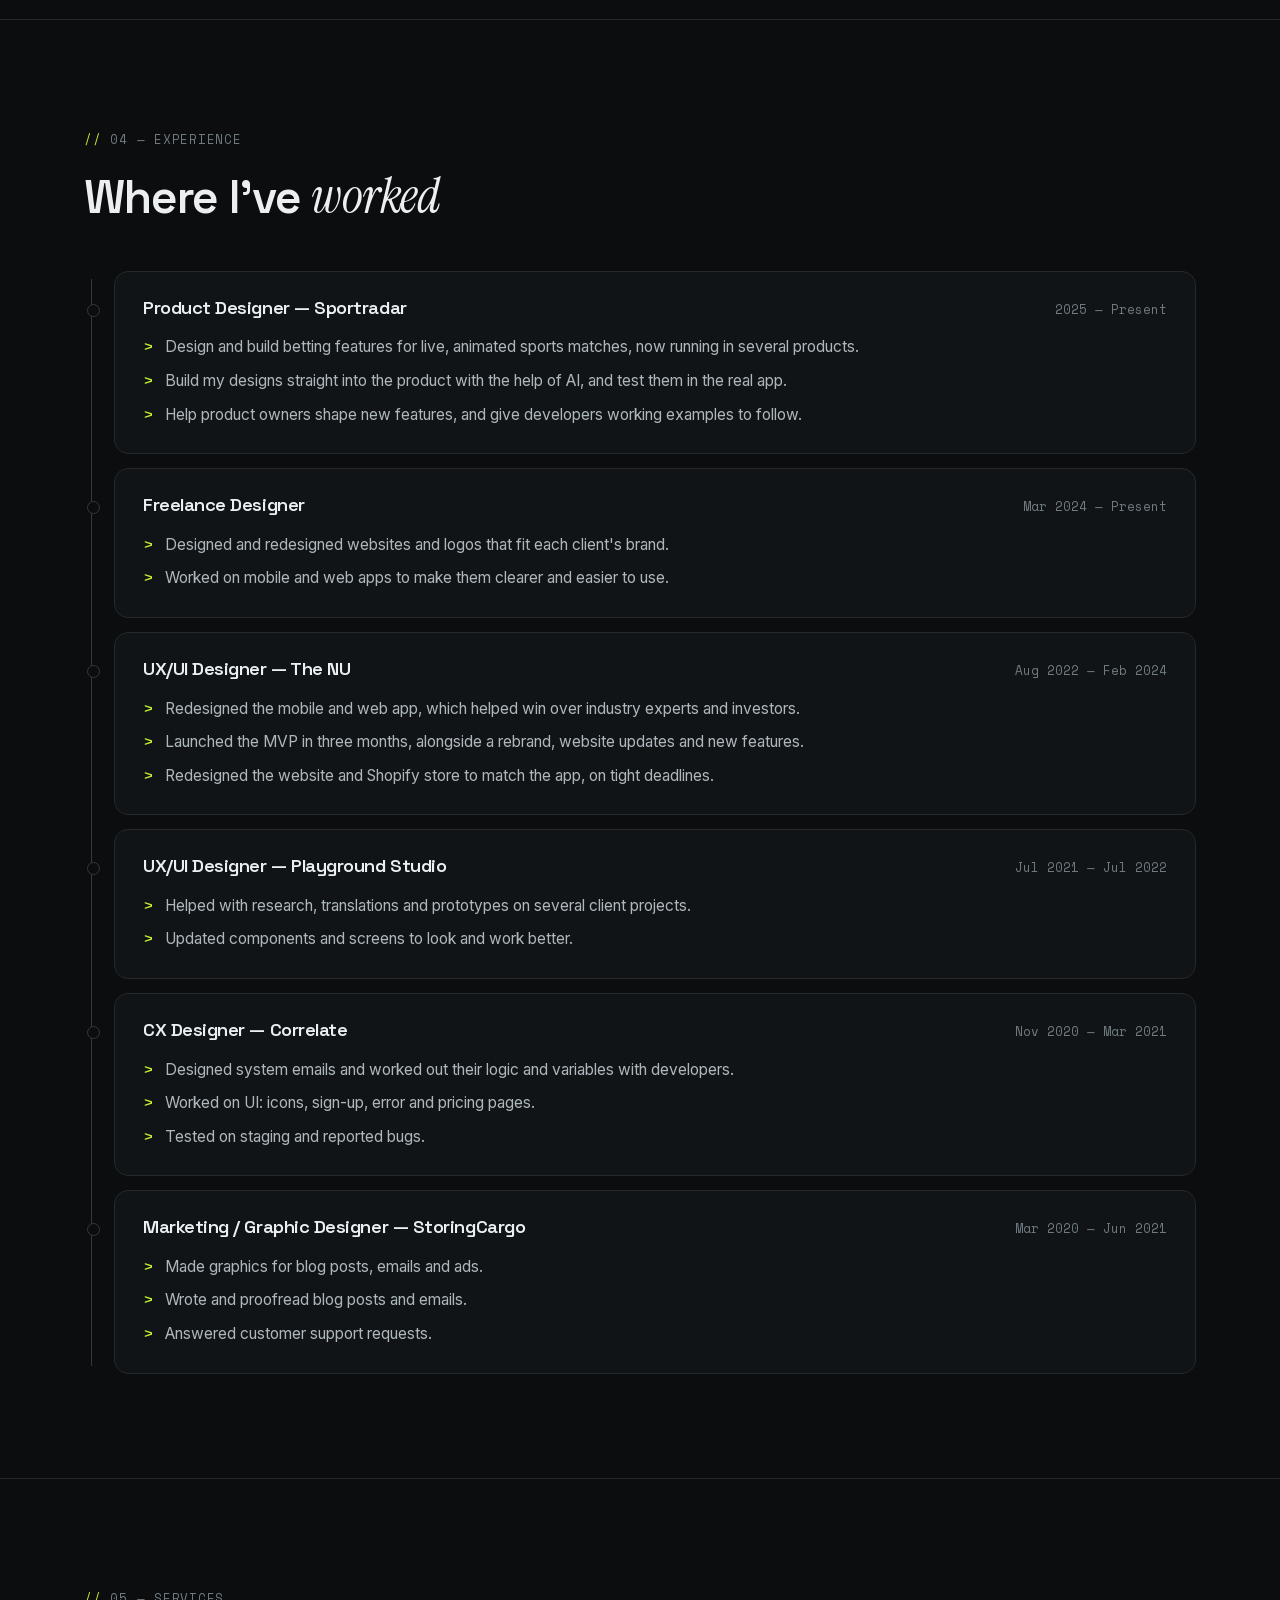
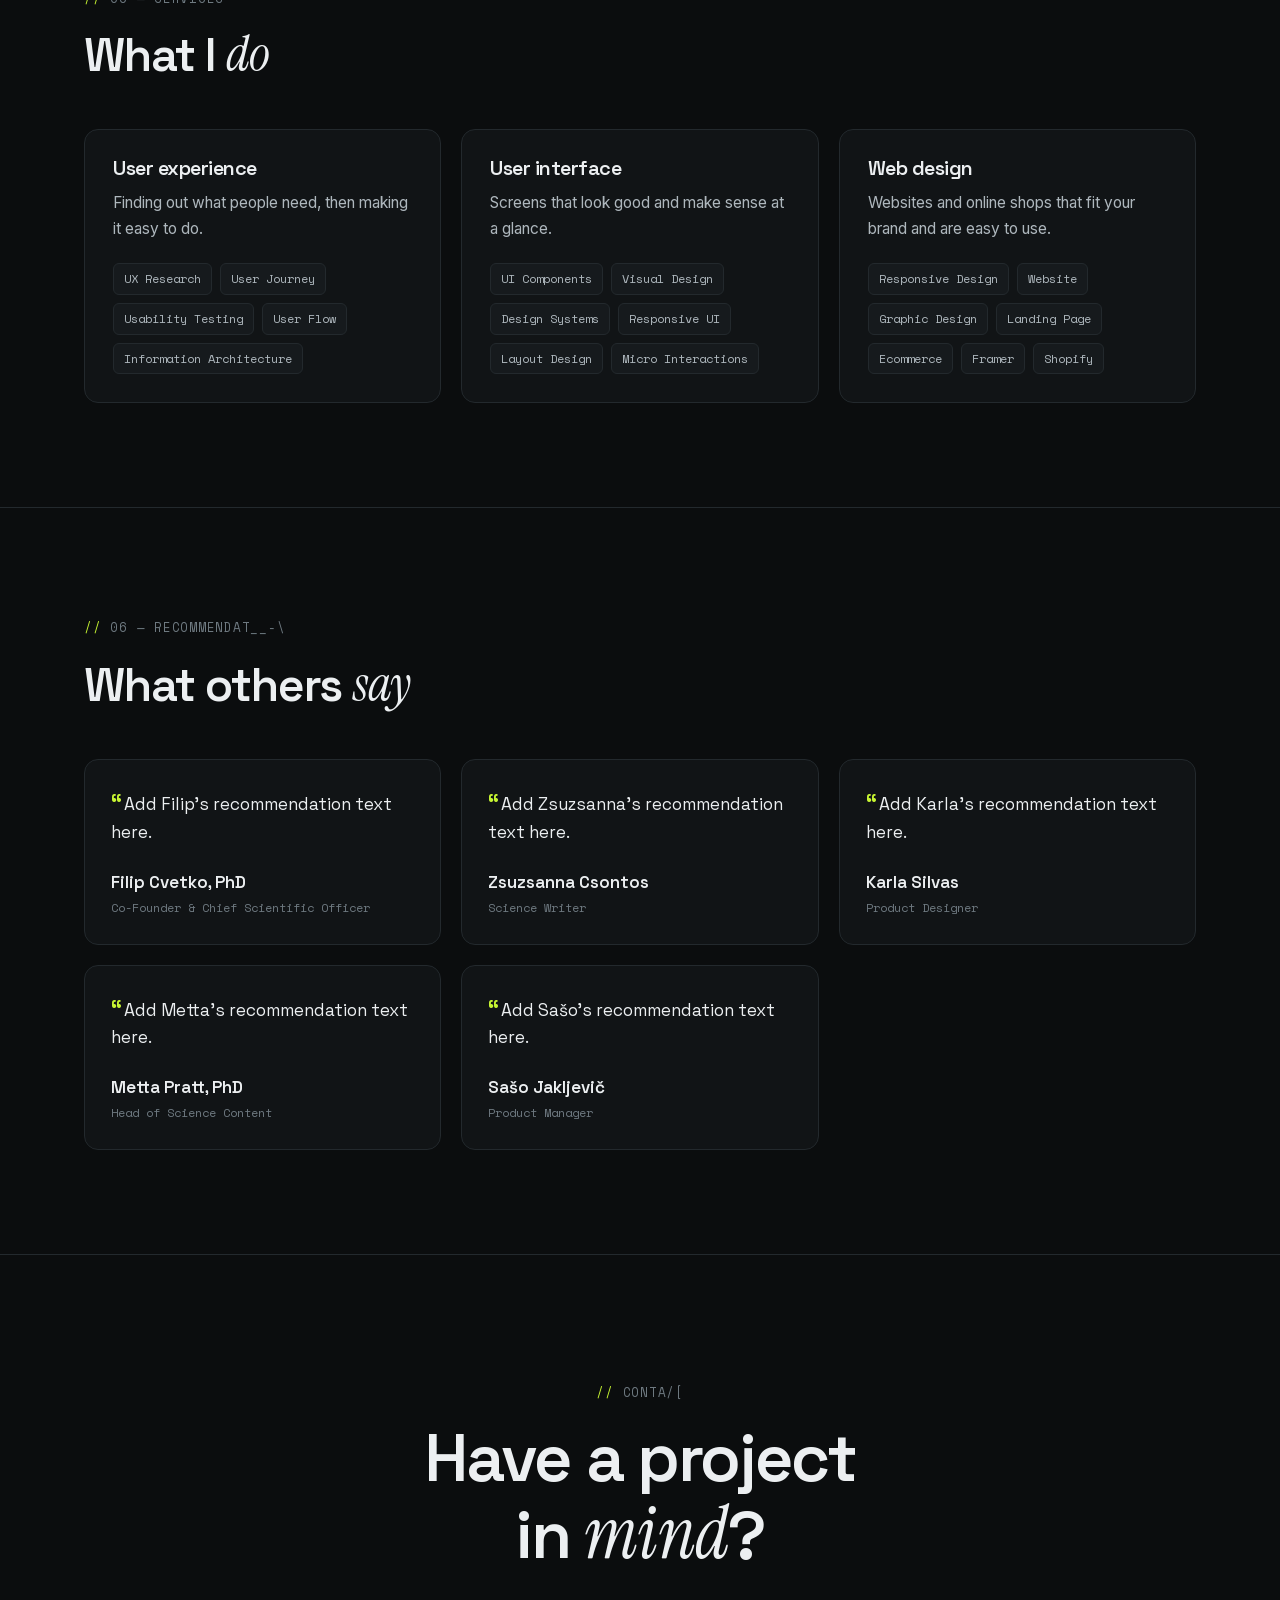
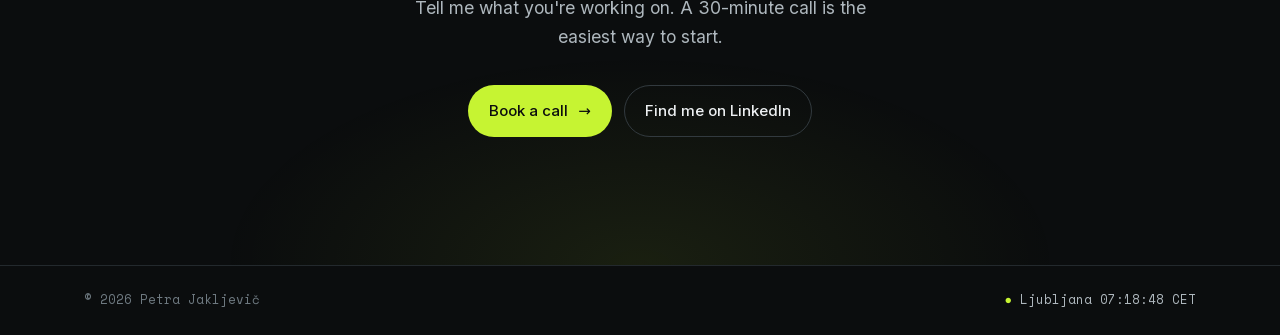
==== commit 36f1714b: "Plain-language pass on all copy; shorter, general About Co-Authored-By: Claude Opus 5.5 <noreply@ant" ====
--- a/index.html
+++ b/index.html
@@ -3,8 +3,8 @@
 <head>
 <meta charset="UTF-8" />
 <meta name="viewport" content="width=device-width, initial-scale=1.0" />
-<title>Petra Jakljevič — UX/UI Designer</title>
-<meta name="description" content="Portfolio of Petra Jakljevič, a UX/UI designer turning real-world problems into clean, usable products across web, mobile and ecommerce." />
+<title>Petra Jakljevič — Product Designer</title>
+<meta name="description" content="Portfolio of Petra Jakljevič, a product designer with over five years of UX/UI work on mobile apps, websites and online shops." />
 <link rel="stylesheet" href="fonts.css?v=20261107-5" />
 <link rel="stylesheet" href="styles.css?v=20261107-5" />
 </head>
@@ -114,9 +114,8 @@
           <span class="eyebrow">02 — About me</span>
           <h2 class="section__title">Petra Jakljevič</h2>
           <p class="about__role">Product designer who also builds</p>
-          <p>I design for moments that happen fast: a live match on a phone screen, a bet that's one goal away, a halftime break that lasts fifteen minutes. Right now I work on live sports apps, from animated matches you can watch on your phone to the betting features on top of them.</p>
-          <p>I don't stop at the mockup. I explore in Figma, then build a working prototype, so I can see how it moves and feels on an actual screen. Most of my best decisions come from watching the first version not quite work, and fixing it there.</p>
-          <p>Before that I spent four years on health apps and websites, including an app that made lab results easy to understand for people without a science background. In my free time I make small games, because nothing teaches you more about how things should feel.</p>
+          <p>I've been designing digital products for over five years, first as a UX/UI designer and now as a product designer. Along the way I've worked on health apps, websites and online shops for startups and freelance clients, and today on live sports apps.</p>
+          <p>I start with research and Figma, and when it helps I build a working prototype to see how a design moves and feels on a real screen. In my free time I make small games.</p>
         </div>
       </div>
     </section>
@@ -139,17 +138,17 @@
           <li class="step reveal">
             <span class="step__num">02</span>
             <h3>Explore <span class="tag tag--design">Design</span></h3>
-            <p>Working in Figma with Claude, I can explore far more directions in the same time. I then refine them until the design fits the product's existing style, the idea behind it and its end goal.</p>
+            <p>Working in Figma with Claude, I can explore far more directions in the same time. Then I narrow them down until one fits the product's style and what it needs to do.</p>
           </li>
           <li class="step reveal">
             <span class="step__num">03</span>
             <h3>Prototype <span class="tag tag--code">Code</span></h3>
-            <p>I turn the chosen direction into a working prototype in a dedicated demo environment, with AI handling the code while I own every design decision. Real motion, timing and data reveal problems a static mockup can't.</p>
+            <p>I turn the chosen direction into a working prototype in a dedicated demo environment, with AI writing the code while I make the design decisions. Real motion, timing and data show problems a static mockup hides.</p>
           </li>
           <li class="step reveal">
             <span class="step__num">04</span>
             <h3>Share <span class="tag tag--design">Design</span> <span class="tag tag--code">Code</span></h3>
-            <p>One prototype, many uses: developers see exactly how it should look and behave, sales can show clients what's new, and stakeholders can follow progress. The goal: developers reuse its components, so nothing is built twice.</p>
+            <p>One prototype, many uses: developers see exactly how it should look and behave, sales can show clients what's new, and stakeholders can follow progress. Ideally developers reuse its components, so nothing gets built twice.</p>
           </li>
         </ol>
 
@@ -184,45 +183,43 @@
           <article class="role reveal">
             <div class="role__head"><h3>Freelance Designer</h3><span class="role__date">Mar 2024 — Present</span></div>
             <ul>
-              <li>Designed and redesigned websites and logos to align with brand identities.</li>
-              <li>Worked on mobile and web apps to improve functionality and user experience.</li>
-              <li>Enhanced overall user journeys across digital platforms.</li>
+              <li>Designed and redesigned websites and logos that fit each client's brand.</li>
+              <li>Worked on mobile and web apps to make them clearer and easier to use.</li>
             </ul>
           </article>
 
           <article class="role reveal">
             <div class="role__head"><h3>UX/UI Designer — The NU</h3><span class="role__date">Aug 2022 — Feb 2024</span></div>
             <ul>
-              <li>Revamped mobile and web app visuals and UX, gaining support from industry professionals and investors.</li>
-              <li>Completed a 3-month MVP launch alongside rebranding, website updates and new feature rollouts.</li>
-              <li>Redesigned website and Shopify pages for a consistent experience under tight deadlines.</li>
+              <li>Redesigned the mobile and web app, which helped win over industry experts and investors.</li>
+              <li>Launched the MVP in three months, alongside a rebrand, website updates and new features.</li>
+              <li>Redesigned the website and Shopify store to match the app, on tight deadlines.</li>
             </ul>
           </article>
 
           <article class="role reveal">
             <div class="role__head"><h3>UX/UI Designer — Playground Studio</h3><span class="role__date">Jul 2021 — Jul 2022</span></div>
             <ul>
-              <li>Assisted with research, translations and prototyping across various projects.</li>
-              <li>Updated components and screens for improved design and functionality.</li>
-              <li>Contributed to multiple aspects of project development and support.</li>
+              <li>Helped with research, translations and prototypes on several client projects.</li>
+              <li>Updated components and screens to look and work better.</li>
             </ul>
           </article>
 
           <article class="role reveal">
             <div class="role__head"><h3>CX Designer — Correlate</h3><span class="role__date">Nov 2020 — Mar 2021</span></div>
             <ul>
-              <li>Designed system emails and collaborated with developers on logic and variables.</li>
-              <li>Contributed to UI design: icons, sign-up, error and pricing pages.</li>
-              <li>Tested and reported bugs during the staging phase.</li>
+              <li>Designed system emails and worked out their logic and variables with developers.</li>
+              <li>Worked on UI: icons, sign-up, error and pricing pages.</li>
+              <li>Tested on staging and reported bugs.</li>
             </ul>
           </article>
 
           <article class="role reveal">
             <div class="role__head"><h3>Marketing / Graphic Designer — StoringCargo</h3><span class="role__date">Mar 2020 — Jun 2021</span></div>
             <ul>
-              <li>Created graphics for blog posts, email campaigns and advertisements.</li>
-              <li>Wrote and proofread blog posts and email campaigns.</li>
-              <li>Provided customer support to clients.</li>
+              <li>Made graphics for blog posts, emails and ads.</li>
+              <li>Wrote and proofread blog posts and emails.</li>
+              <li>Answered customer support requests.</li>
             </ul>
           </article>
         </div>
@@ -240,7 +237,7 @@
         <div class="services">
           <article class="service reveal">
             <h3>User experience</h3>
-            <p>Crafting seamless and intuitive user experiences.</p>
+            <p>Finding out what people need, then making it easy to do.</p>
             <ul class="chips">
               <li>UX Research</li><li>User Journey</li><li>Usability Testing</li><li>User Flow</li><li>Information Architecture</li>
             </ul>
@@ -248,7 +245,7 @@
 
           <article class="service reveal">
             <h3>User interface</h3>
-            <p>Innovation through carefully crafted UI design.</p>
+            <p>Screens that look good and make sense at a glance.</p>
             <ul class="chips">
               <li>UI Components</li><li>Visual Design</li><li>Design Systems</li><li>Responsive UI</li><li>Layout Design</li><li>Micro Interactions</li>
             </ul>
@@ -256,7 +253,7 @@
 
           <article class="service reveal">
             <h3>Web design</h3>
-            <p>Your path to online success, done well.</p>
+            <p>Websites and online shops that fit your brand and are easy to use.</p>
             <ul class="chips">
               <li>Responsive Design</li><li>Website</li><li>Graphic Design</li><li>Landing Page</li><li>Ecommerce</li><li>Framer</li><li>Shopify</li>
             </ul>
@@ -303,8 +300,8 @@
     <section class="contact" id="contact">
       <div class="container contact__inner reveal">
         <span class="eyebrow eyebrow--light">Contact</span>
-        <h2 class="contact__title">Let's bring your<br /><em>vision</em> to life<span class="accent">.</span></h2>
-        <p class="contact__lead">I'm here to help you create something exceptional — together.</p>
+        <h2 class="contact__title">Have a project<br />in <em>mind</em>?</h2>
+        <p class="contact__lead">Tell me what you're working on. A 30-minute call is the easiest way to start.</p>
         <div class="contact__actions">
           <a class="btn btn--primary" href="https://calendly.com/jakljevicpetra/30min" target="_blank" rel="noopener">Book a call <span aria-hidden="true">→</span></a>
           <a class="btn btn--light" href="https://www.linkedin.com/in/petra-jakljevic" target="_blank" rel="noopener">Find me on LinkedIn</a>
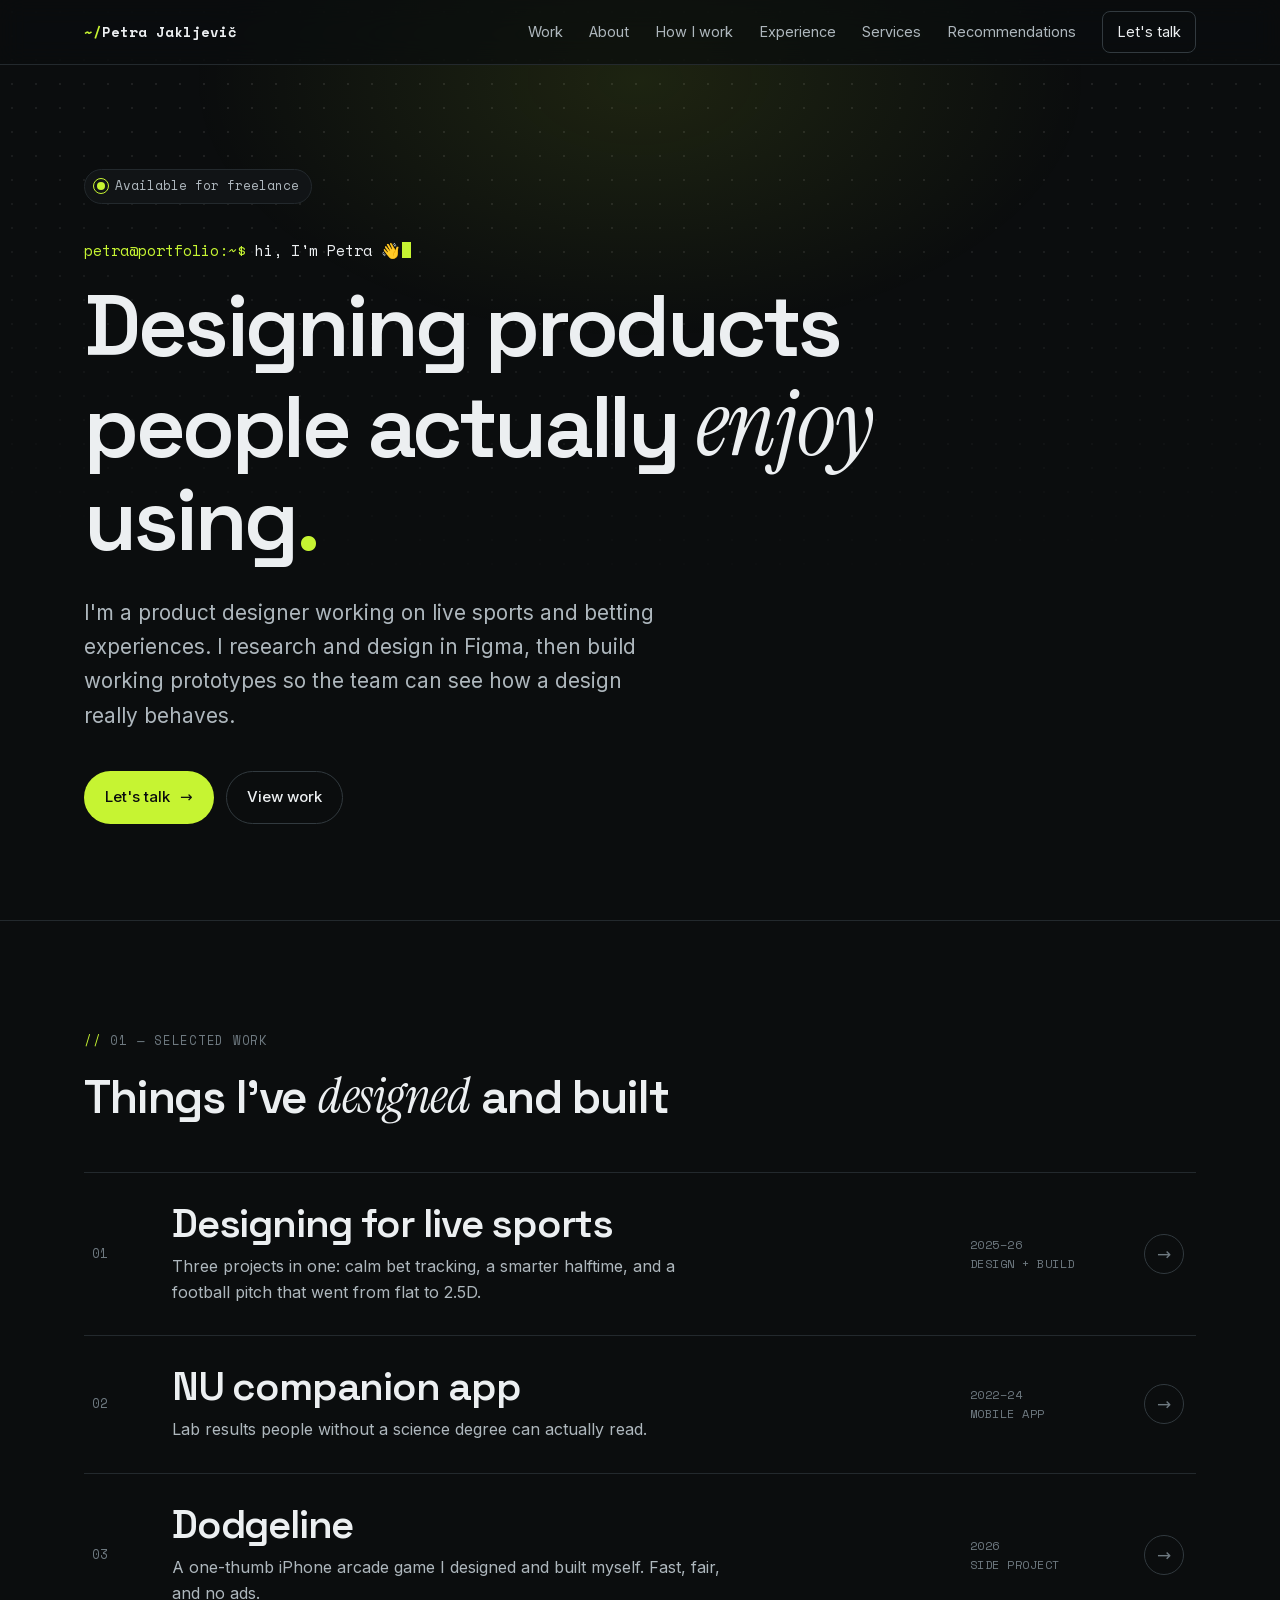
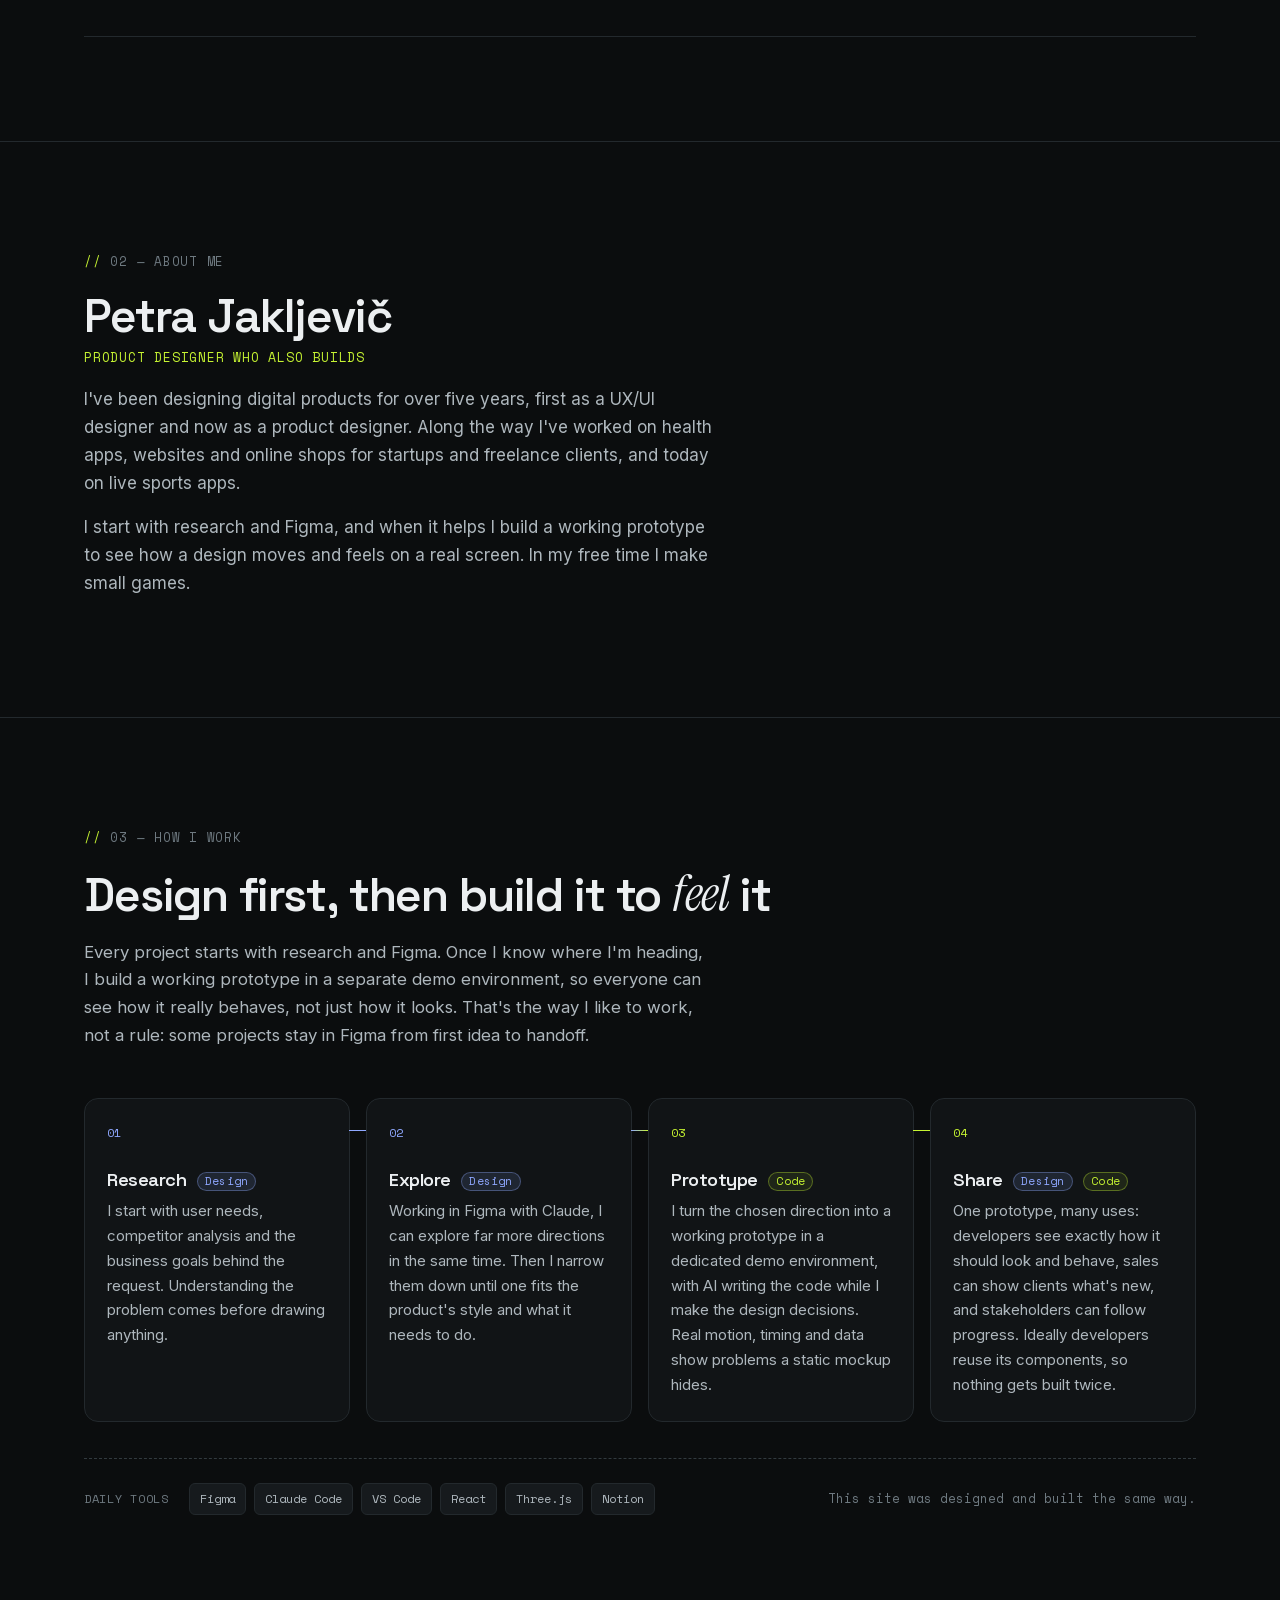
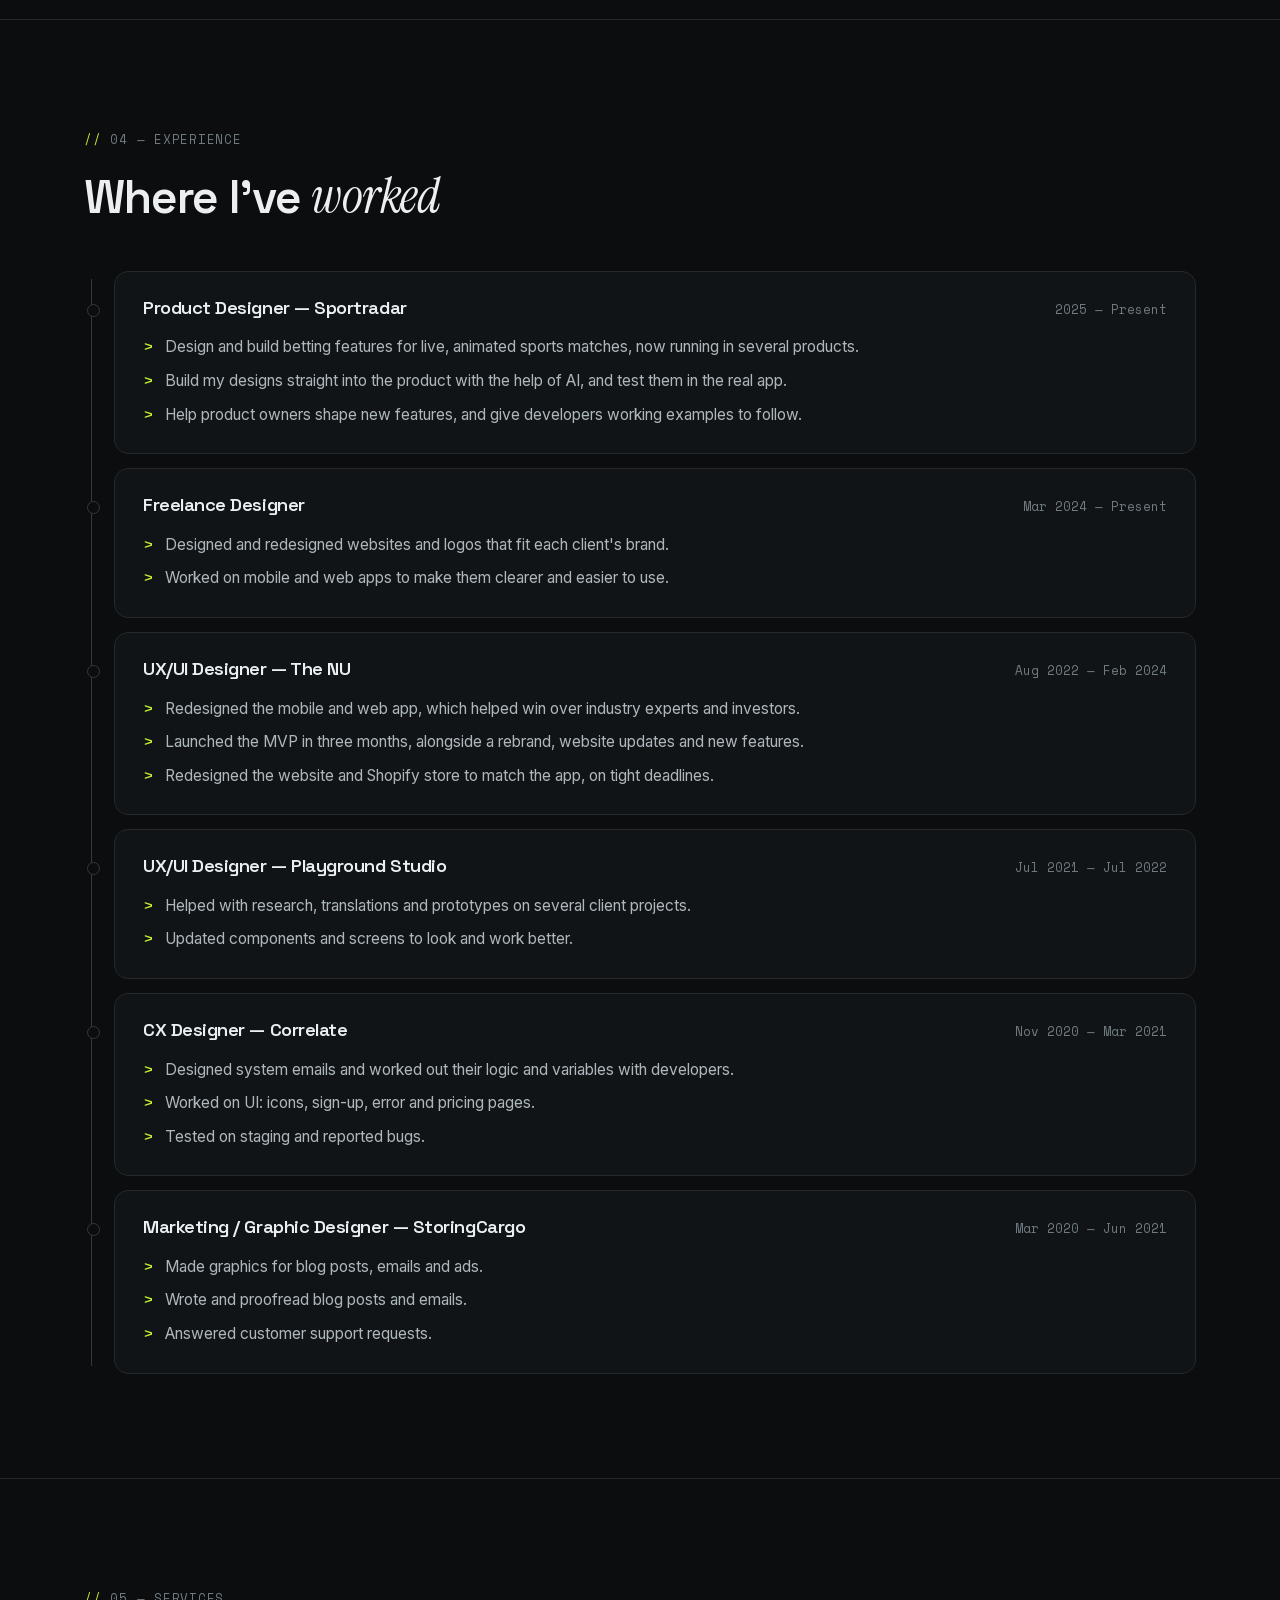
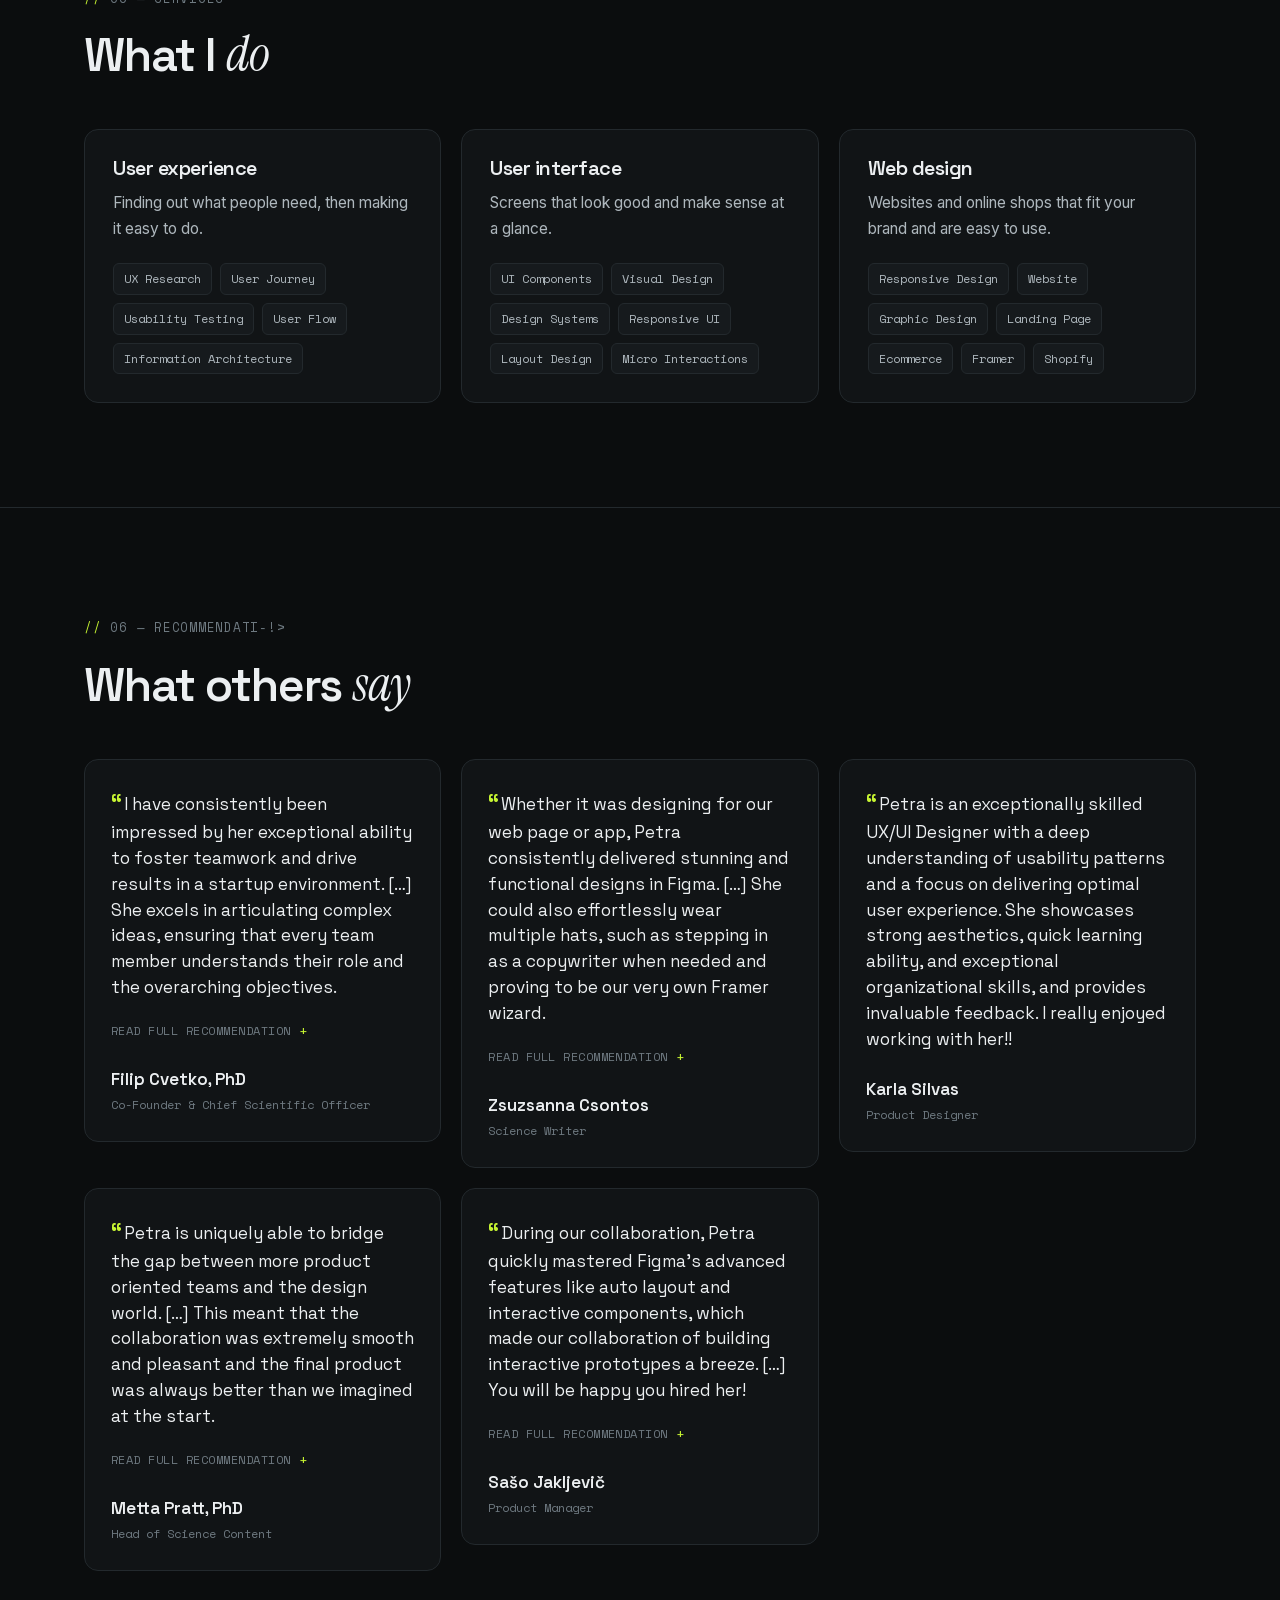
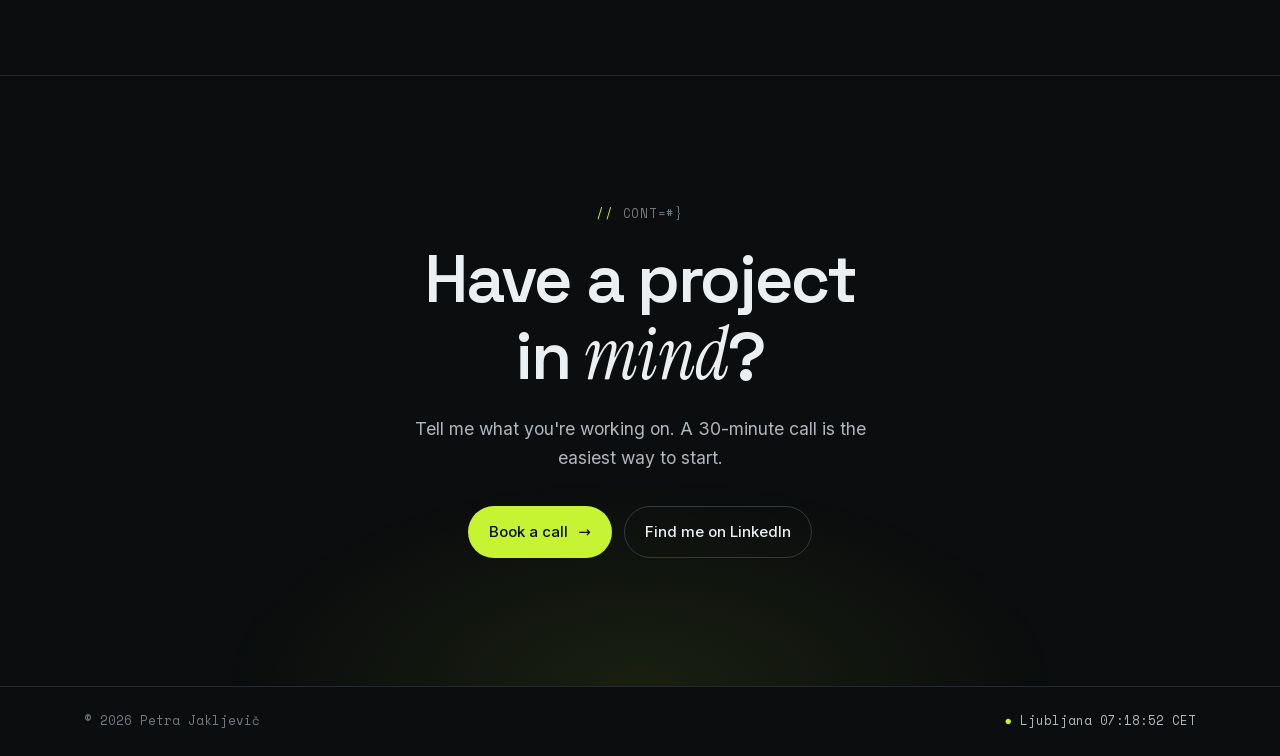
==== commit f903c47f: "Add the real recommendations with a full-text toggle Co-Authored-By: Claude Opus 5.5 <noreply@anthro" ====
--- a/index.html
+++ b/index.html
@@ -5,8 +5,8 @@
 <meta name="viewport" content="width=device-width, initial-scale=1.0" />
 <title>Petra Jakljevič — Product Designer</title>
 <meta name="description" content="Portfolio of Petra Jakljevič, a product designer with over five years of UX/UI work on mobile apps, websites and online shops." />
-<link rel="stylesheet" href="fonts.css?v=20261107-5" />
-<link rel="stylesheet" href="styles.css?v=20261107-5" />
+<link rel="stylesheet" href="fonts.css?v=20261108" />
+<link rel="stylesheet" href="styles.css?v=20261108" />
 </head>
 <body>
 
@@ -263,7 +263,6 @@
     </section>
 
     <!-- ============ RECOMMENDATIONS ============ -->
-    <!-- EDIT: paste each person's real recommendation text into the <p class="quote"> below. -->
     <section class="section" id="recommendations">
       <div class="container">
         <div class="section__head reveal">
@@ -273,23 +272,27 @@
 
         <div class="quotes">
           <figure class="quote-card reveal">
-            <p class="quote">Add Filip's recommendation text here.</p>
+            <blockquote class="quote">I have consistently been impressed by her exceptional ability to foster teamwork and drive results in a startup environment. […] She excels in articulating complex ideas, ensuring that every team member understands their role and the overarching objectives.</blockquote>
+            <details class="quote-more"><summary>Read full recommendation</summary><div class="quote-full"><p>Working beside Petra at The NU B.V. for the last couple of years, I sincerely believe that she is a perfect fit for any endeavour requiring a dynamic and collaborative team player.</p><p>I have consistently been impressed by her exceptional ability to foster teamwork and drive results in a startup environment.</p><p>Petra possesses a unique talent for approaching design problems and collaborative efforts with a blend of creativity, dedication, and strategic thinking. In the fast-paced and often unpredictable world of startups, she has consistently demonstrated a remarkable ability to bring together diverse skill sets and work under pressure to deliver cohesive products.</p><p>One of Petra's standout qualities is her effective communication skills. She excels in articulating complex ideas, ensuring that every team member understands their role and the overarching objectives. Her open and transparent communication style creates an inclusive atmosphere where everyone feels valued and contributes their best.</p><p>In addition to her excellent communication, Petra has a keen understanding of the importance of adaptability in startup environments. She approaches challenges, such as working in a very complicated and science heavy digital health company, with a solution-oriented mindset. Her flexibility and resilience have been instrumental in steering our team through various stages of development and growth.</p><p>In conclusion, I wholeheartedly recommend Petra as an invaluable asset for any design team or project that values collaborative teamwork. Her passion for fostering a positive and innovative work culture, combined with her outstanding leadership and design skills, make her an ideal candidate for any venture.</p></div></details>
             <figcaption><strong>Filip Cvetko, PhD</strong><span>Co-Founder &amp; Chief Scientific Officer</span></figcaption>
           </figure>
           <figure class="quote-card reveal">
-            <p class="quote">Add Zsuzsanna's recommendation text here.</p>
+            <blockquote class="quote">Whether it was designing for our web page or app, Petra consistently delivered stunning and functional designs in Figma. […] She could also effortlessly wear multiple hats, such as stepping in as a copywriter when needed and proving to be our very own Framer wizard.</blockquote>
+            <details class="quote-more"><summary>Read full recommendation</summary><div class="quote-full"><p>I had the privilege of working closely with Petra for the past year, and I was genuinely impressed by her design skills and work ethic. Throughout her time at the NU, I have witnessed Petra's personal and professional growth, particularly in navigating the challenges of a start-up environment. Whether it was designing for our web page or app, Petra consistently delivered stunning and functional designs in Figma. She is a great product designer with excellent communication skills, actively listens to their teammates and transforms concepts into visually stunning and functional products.</p><p>Beyond her design skills, Petra's calm and composed nature makes her an absolute pleasure to collaborate with. She always placed a strong emphasis on seeking continuous feedback to ensure that her design progress was on the right track. She could also effortlessly wear multiple hats, such as stepping in as a copywriter when needed and proving to be our very own Framer wizard.</p></div></details>
             <figcaption><strong>Zsuzsanna Csontos</strong><span>Science Writer</span></figcaption>
           </figure>
           <figure class="quote-card reveal">
-            <p class="quote">Add Karla's recommendation text here.</p>
+            <blockquote class="quote">Petra is an exceptionally skilled UX/UI Designer with a deep understanding of usability patterns and a focus on delivering optimal user experience. She showcases strong aesthetics, quick learning ability, and exceptional organizational skills, and provides invaluable feedback. I really enjoyed working with her!!</blockquote>
             <figcaption><strong>Karla Silvas</strong><span>Product Designer</span></figcaption>
           </figure>
           <figure class="quote-card reveal">
-            <p class="quote">Add Metta's recommendation text here.</p>
+            <blockquote class="quote">Petra is uniquely able to bridge the gap between more product oriented teams and the design world. […] This meant that the collaboration was extremely smooth and pleasant and the final product was always better than we imagined at the start.</blockquote>
+            <details class="quote-more"><summary>Read full recommendation</summary><div class="quote-full"><p>I highly recommend Petra Jakljevic, having worked with her for 18 months in a fast paced startup environment. Petra is uniquely able to bridge the gap between more product oriented teams and the design world. She proposes interesting design solutions and is very receptive to feedback and responsive in implementing changes. In our collaborative projects, Petra was always able to quickly understand our very technical product and, conversely, explain the rationale of her designs. This meant that the collaboration was extremely smooth and pleasant and the final product was always better than we imagined at the start.</p></div></details>
             <figcaption><strong>Metta Pratt, PhD</strong><span>Head of Science Content</span></figcaption>
           </figure>
           <figure class="quote-card reveal">
-            <p class="quote">Add Sašo's recommendation text here.</p>
+            <blockquote class="quote">During our collaboration, Petra quickly mastered Figma's advanced features like auto layout and interactive components, which made our collaboration of building interactive prototypes a breeze. […] You will be happy you hired her!</blockquote>
+            <details class="quote-more"><summary>Read full recommendation</summary><div class="quote-full"><p>During our collaboration, Petra quickly mastered Figma's advanced features like auto layout and interactive components, which made our collaboration of building interactive prototypes a breeze.</p><p>Her role in market and user research was equally impressive. She uncovered valuable tools that provided data insights into our competitors, a testament to her initiative. She developed a habit of regularly engaging with coworkers, friends and whenever possible (potential) users for feedback, ensuring her designs were understandable and intuitive to someone encountering them for the first time.</p><p>She is very dedicated to her work and super proactive of learning the ways of the craft.</p><p>You will be happy you hired her!</p></div></details>
             <figcaption><strong>Sašo Jakljevič</strong><span>Product Manager</span></figcaption>
           </figure>
         </div>
@@ -317,6 +320,6 @@
     </div>
   </footer>
 
-  <script src="main.js?v=20261107-5"></script>
+  <script src="main.js?v=20261108"></script>
 </body>
 </html>
--- a/styles.css
+++ b/styles.css
@@ -219,8 +219,16 @@
 .chips li:hover{border-color:var(--accent);color:var(--accent);transform:translateY(-2px)}
 
 /* ---------- Recommendations ---------- */
-.quotes{display:grid;grid-template-columns:repeat(3,1fr);gap:20px}
-.quote-card{border-radius:var(--radius);padding:26px}
+.quotes{display:grid;grid-template-columns:repeat(3,1fr);gap:20px;align-items:start}
+.quote-card{border-radius:var(--radius);padding:26px;display:flex;flex-direction:column}
+.quote-card figcaption{margin-top:auto}
+.quote-more{margin:-8px 0 22px}
+.quote-more summary{cursor:pointer;list-style:none;display:inline-flex;align-items:center;gap:8px;font-family:var(--mono);font-size:12px;color:var(--muted);text-transform:uppercase;letter-spacing:.04em;transition:color .2s ease}
+.quote-more summary::-webkit-details-marker{display:none}
+.quote-more summary::after{content:"+";color:var(--accent);font-size:14px;line-height:1}
+.quote-more[open] summary::after{content:"–"}
+.quote-more summary:hover,.quote-more summary:focus-visible{color:var(--ink)}
+.quote-full{margin-top:16px;padding-top:16px;border-top:1px solid var(--line);display:grid;gap:12px;color:var(--ink-soft);font-size:.94rem;line-height:1.6}
 .quote{font-family:var(--display);font-size:1.08rem;color:var(--ink);line-height:1.5;margin-bottom:22px}
 .quote::before{content:"“";color:var(--accent);font-size:1.4rem;font-weight:700;margin-right:2px}
 .quote-card figcaption{display:flex;flex-direction:column;gap:2px}
